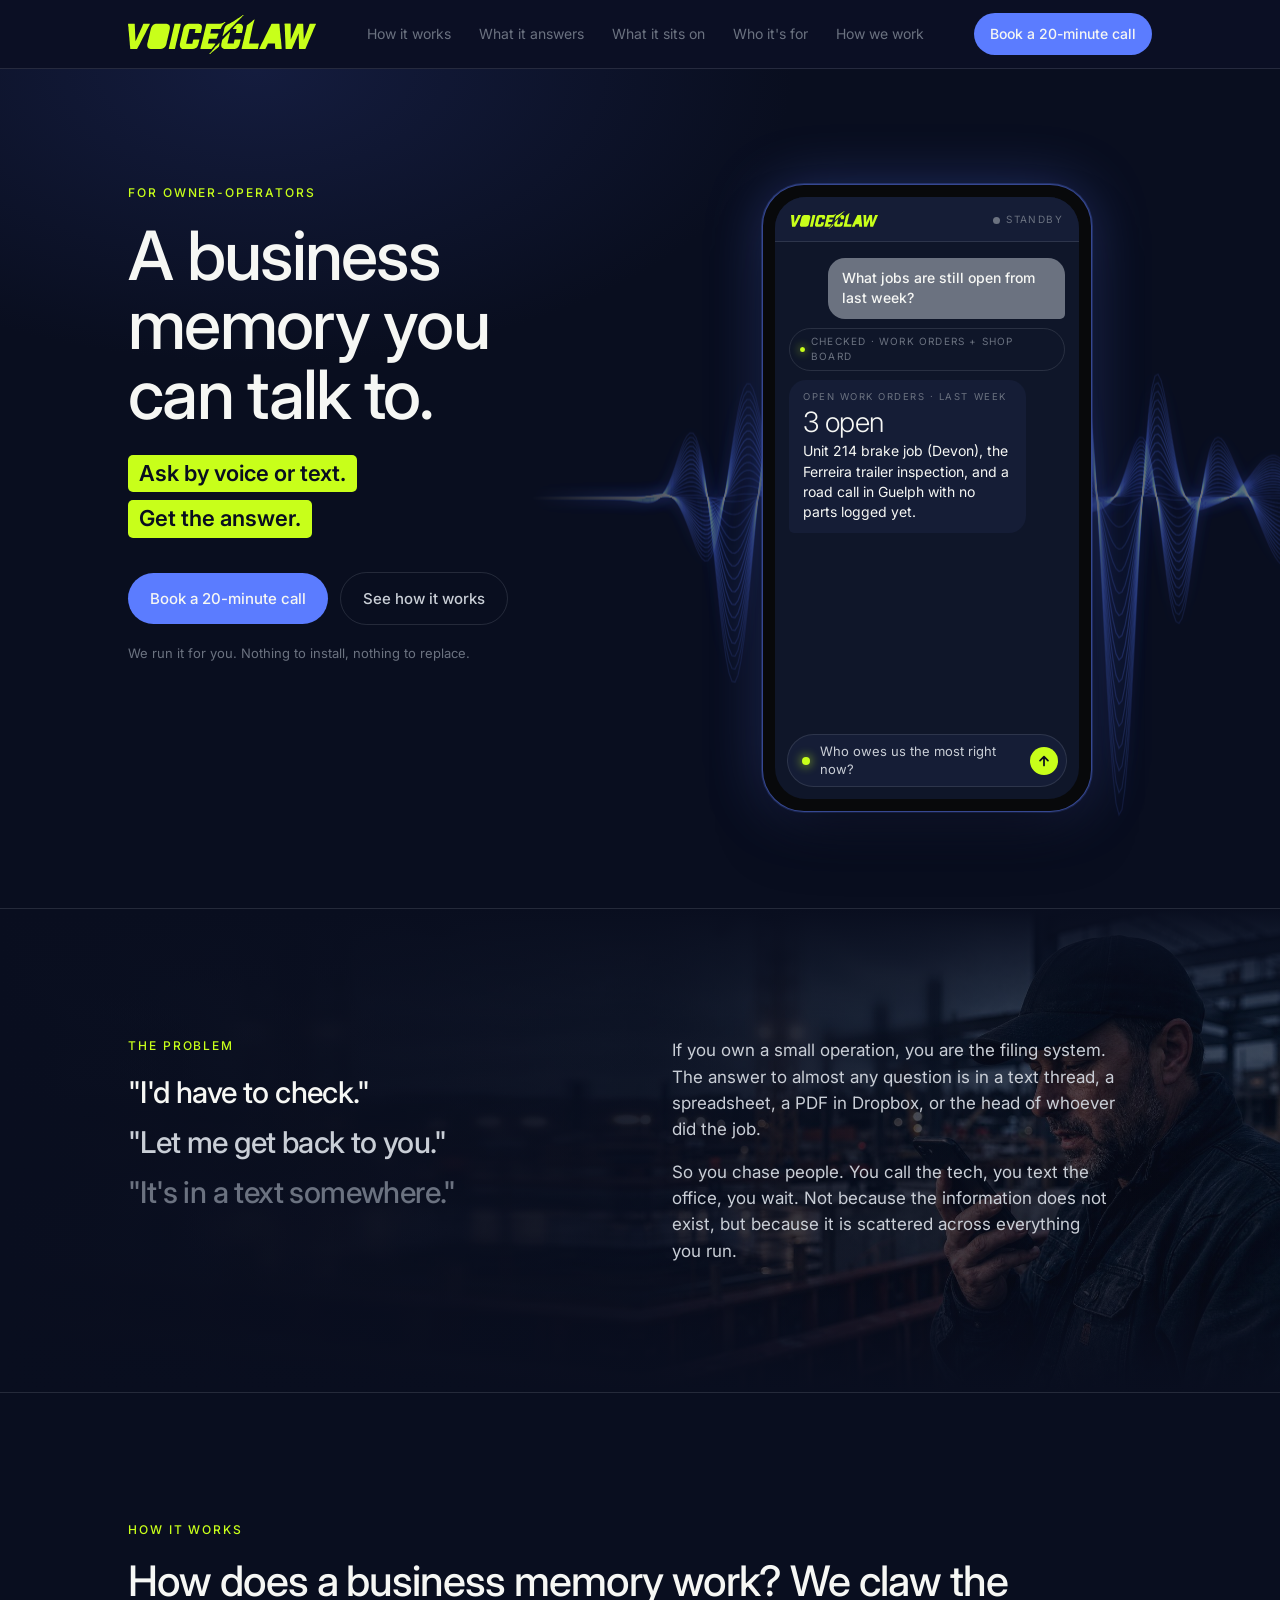
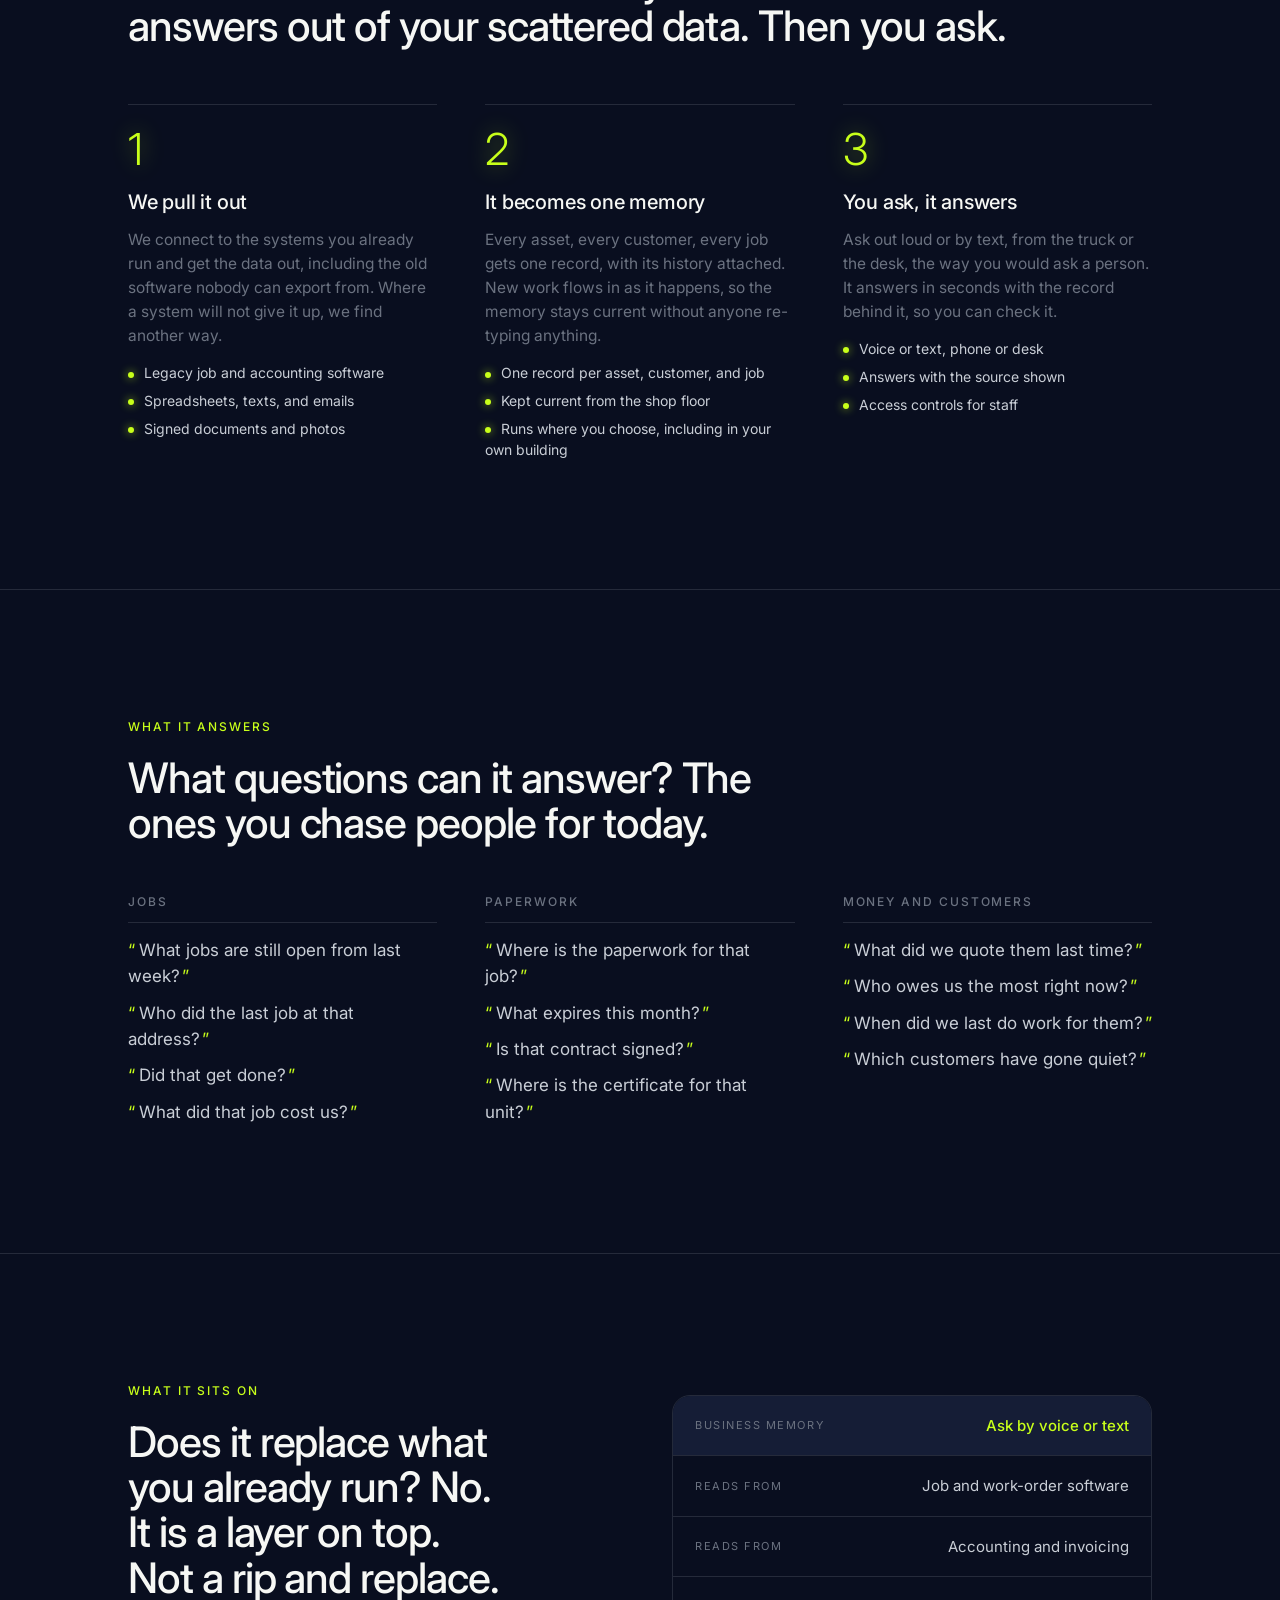
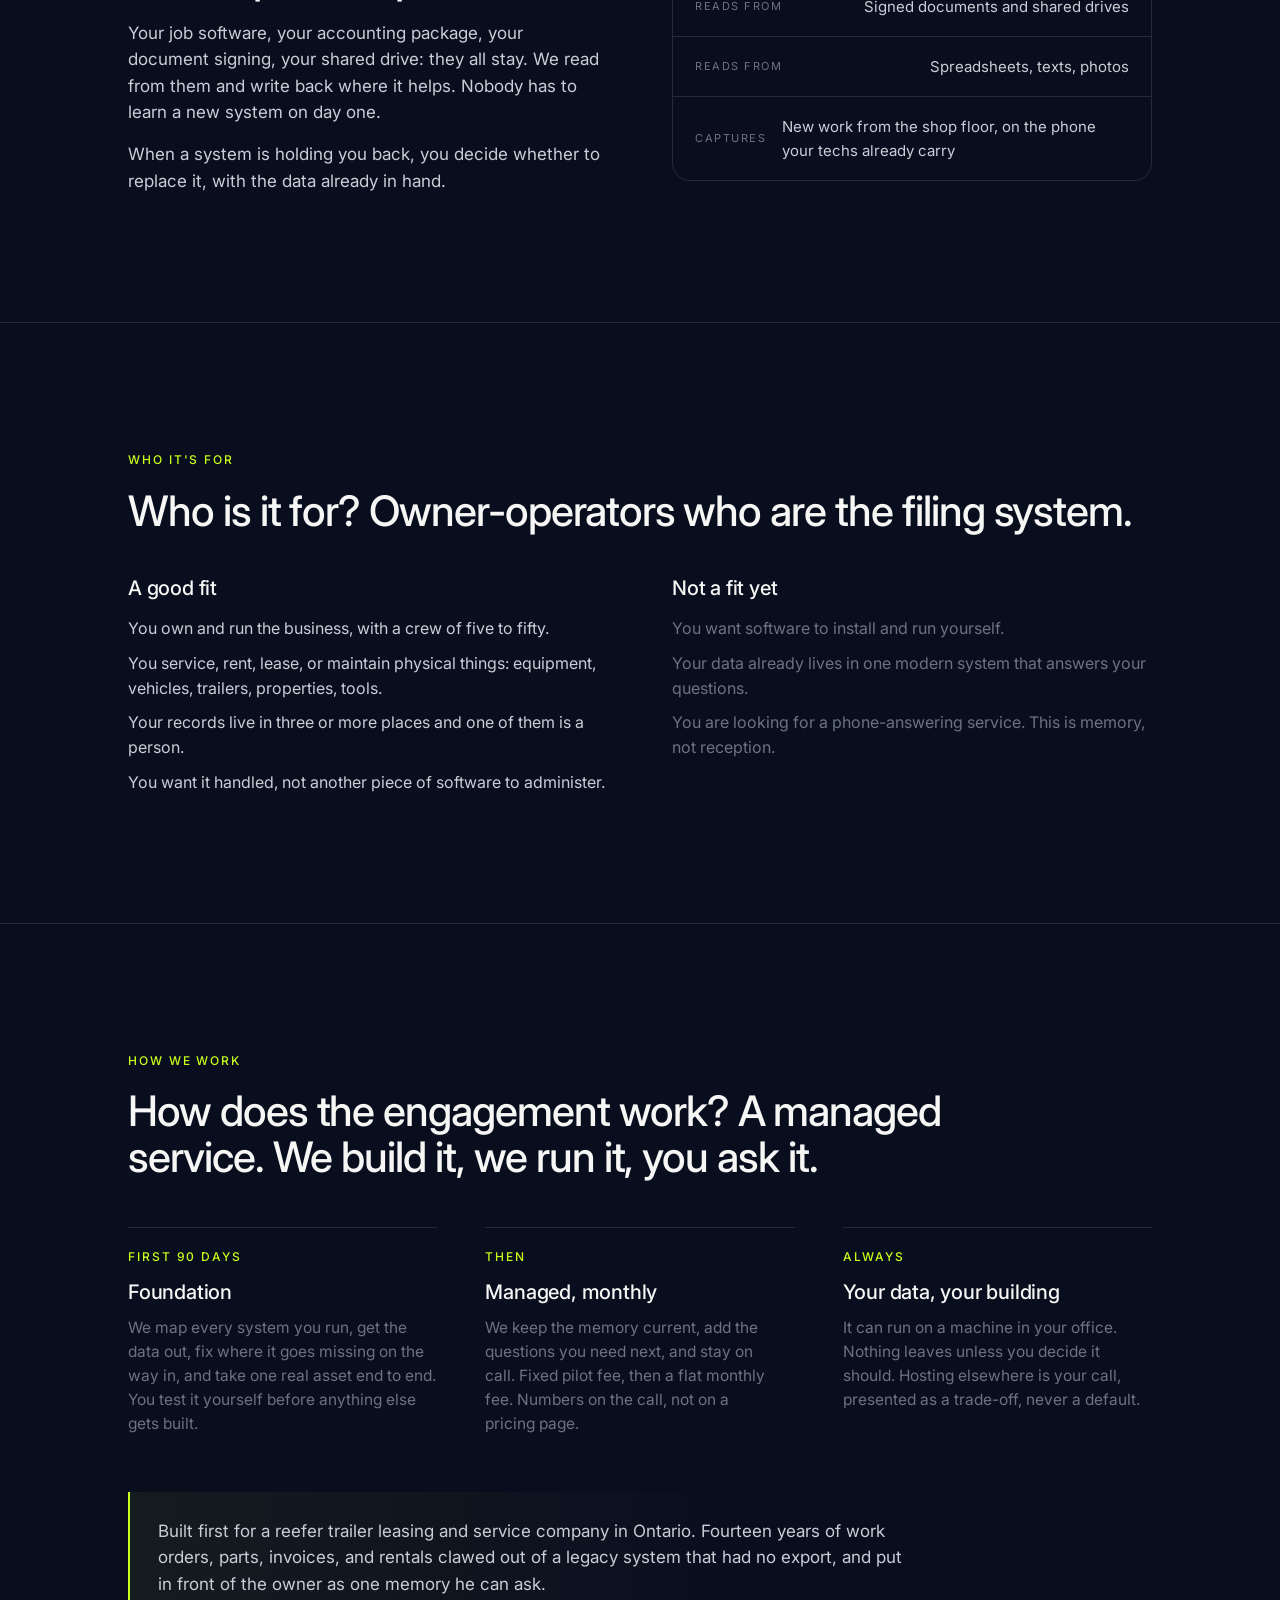
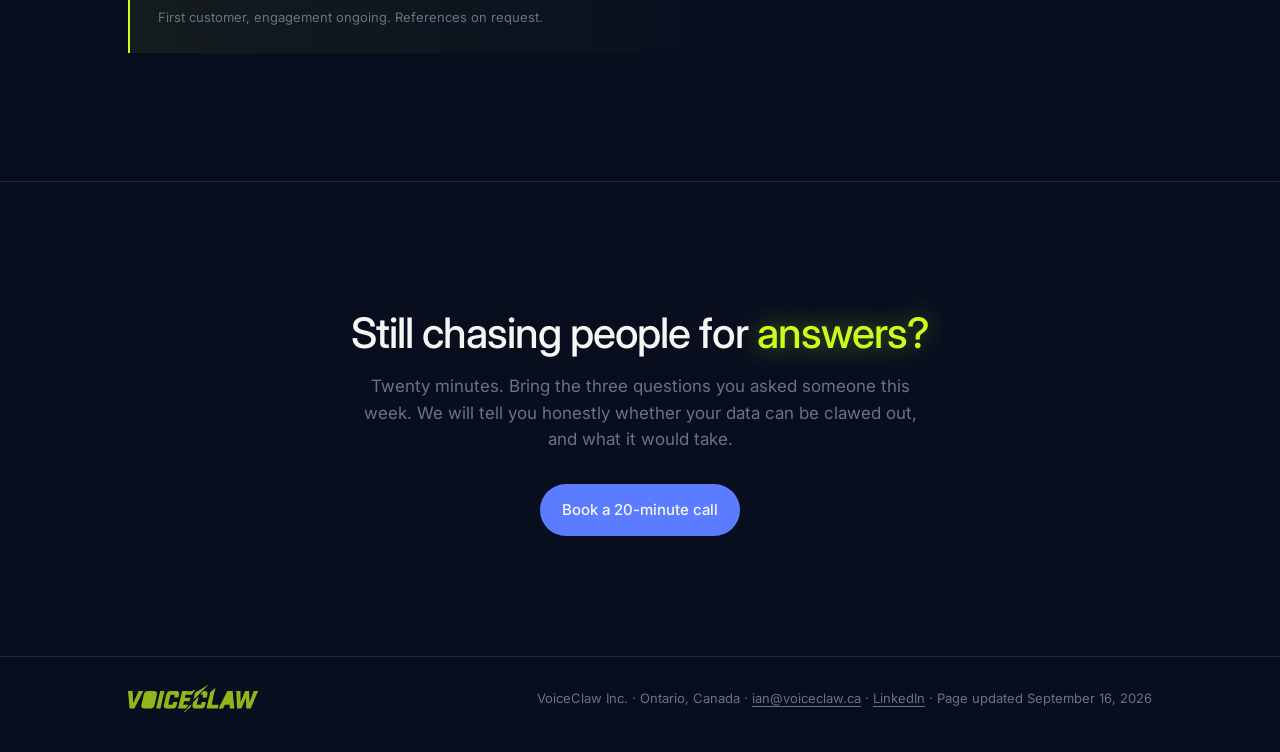
==== index.html @ 2577c98c "Hero: 'A business memory you can talk to.' with two chartreuse knockout lines replacing the lead par" ====
<!doctype html>
<html lang="en">
<head>
<meta charset="utf-8">
<meta name="viewport" content="width=device-width, initial-scale=1">
<title>VoiceClaw. A managed business memory you can talk to.</title>
<meta name="description" content="A managed business memory for owner-operators. We claw the answers out of your scattered data. Ask about any asset, customer, or job and get an answer by voice or text.">
<link rel="canonical" href="https://voiceclaw.ca/">
<meta property="og:type" content="website">
<meta property="og:site_name" content="VoiceClaw">
<meta property="og:title" content="VoiceClaw. A managed business memory you can talk to.">
<meta property="og:description" content="Ask about any asset, customer, or job and get an answer by voice or text instead of chasing people. A managed service for owner-operators. Ontario, Canada.">
<meta property="og:url" content="https://voiceclaw.ca/">
<meta property="og:image" content="https://voiceclaw.ca/assets/og-image.png">
<meta property="og:image:width" content="1200">
<meta property="og:image:height" content="630">
<meta property="og:image:alt" content="VoiceClaw. A managed business memory you can talk to.">
<meta property="og:locale" content="en_CA">
<meta name="twitter:card" content="summary_large_image">
<meta name="twitter:title" content="VoiceClaw. A managed business memory you can talk to.">
<meta name="twitter:description" content="Ask about any asset, customer, or job and get an answer by voice or text instead of chasing people.">
<meta name="twitter:image" content="https://voiceclaw.ca/assets/og-image.png">
<link rel="sitemap" type="application/xml" href="https://voiceclaw.ca/sitemap.xml">
<link rel="alternate" type="text/plain" href="https://voiceclaw.ca/llms.txt" title="llms.txt">
<script type="application/ld+json">
{
  "@context": "https://schema.org",
  "@graph": [
    {
      "@type": "Organization",
      "@id": "https://voiceclaw.ca/#organization",
      "name": "VoiceClaw",
      "legalName": "VoiceClaw Inc.",
      "url": "https://voiceclaw.ca/",
      "logo": {"@type": "ImageObject", "url": "https://voiceclaw.ca/assets/voiceclaw-logo.png", "width": 1915, "height": 377},
      "image": "https://voiceclaw.ca/assets/og-image.png",
      "description": "A managed business memory you can talk to. VoiceClaw pulls an owner-operator's records out of scattered systems, keeps them as one memory, and answers questions about any asset, customer, or job by voice or text.",
      "founder": {"@id": "https://voiceclaw.ca/#founder"},
      "address": {"@type": "PostalAddress", "addressRegion": "ON", "addressCountry": "CA"},
      "areaServed": ["CA", "US"],
      "email": "ian@voiceclaw.ca",
      "contactPoint": {"@type": "ContactPoint", "email": "ian@voiceclaw.ca", "contactType": "sales", "availableLanguage": ["English"], "url": "https://cal.com/ian-pilon/20min"},
      "sameAs": ["https://www.linkedin.com/company/voiceclaw"],
      "knowsAbout": ["business memory", "owner-operator businesses", "voice assistants for small business", "data extraction from legacy business software", "reefer trailer leasing and service"]
    },
    {
      "@type": "Person",
      "@id": "https://voiceclaw.ca/#founder",
      "name": "Ian Pilon",
      "jobTitle": "Founder",
      "email": "ian@voiceclaw.ca",
      "worksFor": {"@id": "https://voiceclaw.ca/#organization"},
      "url": "https://cal.com/ian-pilon/20min",
      "knowsAbout": ["business memory", "owner-operator businesses", "voice and text assistants", "legacy data extraction"]
    },
    {
      "@type": "WebSite",
      "@id": "https://voiceclaw.ca/#website",
      "url": "https://voiceclaw.ca/",
      "name": "VoiceClaw",
      "publisher": {"@id": "https://voiceclaw.ca/#organization"},
      "inLanguage": "en-CA"
    },
    {
      "@type": "WebPage",
      "@id": "https://voiceclaw.ca/#webpage",
      "url": "https://voiceclaw.ca/",
      "name": "VoiceClaw. A managed business memory you can talk to.",
      "isPartOf": {"@id": "https://voiceclaw.ca/#website"},
      "about": {"@id": "https://voiceclaw.ca/#service"},
      "datePublished": "2026-09-10",
      "dateModified": "2026-09-16",
      "speakable": {"@type": "SpeakableSpecification", "cssSelector": ["h1", ".hero .lead"]}
    },
    {
      "@type": "Service",
      "@id": "https://voiceclaw.ca/#service",
      "name": "VoiceClaw Business Memory",
      "serviceType": "Managed business memory",
      "provider": {"@id": "https://voiceclaw.ca/#organization"},
      "description": "A managed service that pulls a business's records out of its existing systems, keeps them as one memory, and answers questions about any asset, customer, or job by voice or text. A layer on top of the software the business already runs, not a replacement.",
      "audience": {"@type": "BusinessAudience", "name": "Owner-operators with a crew of five to fifty who service, rent, lease, or maintain physical things"},
      "areaServed": ["CA", "US"],
      "url": "https://voiceclaw.ca/",
      "offers": {"@type": "Offer", "description": "Fixed pilot fee for a 90-day foundation, then a flat monthly fee. Pricing is discussed on a 20-minute call.", "url": "https://cal.com/ian-pilon/20min"}
    },
    {
      "@type": "FAQPage",
      "@id": "https://voiceclaw.ca/#faq",
      "mainEntity": [
        {"@type": "Question", "name": "What is a managed business memory?", "acceptedAnswer": {"@type": "Answer", "text": "A managed business memory is one record of every asset, customer, and job in a business, with its history attached, that the owner can ask questions of by voice or text. VoiceClaw builds it from the systems the business already runs and keeps it current."}},
        {"@type": "Question", "name": "How does VoiceClaw work?", "acceptedAnswer": {"@type": "Answer", "text": "Three steps. VoiceClaw connects to the systems you already run and gets the data out, including legacy software with no export. Every asset, customer, and job becomes one record with its history. Then you ask out loud or by text and it answers in seconds with the source record shown."}},
        {"@type": "Question", "name": "What questions can it answer?", "acceptedAnswer": {"@type": "Answer", "text": "The questions owners chase people for today. Jobs: what is still open from last week, who did the last job at that address. Paperwork: where the paperwork for a job is, what expires this month, whether a contract is signed. Money and customers: what was quoted last time, who owes the most, which customers have gone quiet."}},
        {"@type": "Question", "name": "Does it replace the software we already run?", "acceptedAnswer": {"@type": "Answer", "text": "No. VoiceClaw is a layer on top of what you already run. Job software, accounting, document signing, and shared drives all stay. VoiceClaw reads from them and writes back where it helps."}},
        {"@type": "Question", "name": "Who is VoiceClaw for?", "acceptedAnswer": {"@type": "Answer", "text": "Owner-operators who own and run the business with a crew of five to fifty, service or rent or lease or maintain physical things, and keep records in three or more places where one of them is a person. It is not for people who want software to install themselves, or who want a phone-answering service."}},
        {"@type": "Question", "name": "How does the engagement work and what does it cost?", "acceptedAnswer": {"@type": "Answer", "text": "A 90-day foundation first: VoiceClaw maps every system, gets the data out, and takes one real asset end to end. Then a managed monthly service. Fixed pilot fee, then a flat monthly fee. Numbers are discussed on a 20-minute call, not published."}},
        {"@type": "Question", "name": "Where does the data live?", "acceptedAnswer": {"@type": "Answer", "text": "It can run on a machine in your own building. Nothing leaves unless you decide it should. Hosting elsewhere is your call, presented as a trade-off, never a default."}}
      ]
    }
  ]
}
</script>

<link rel="preconnect" href="https://fonts.googleapis.com">
<link rel="preconnect" href="https://fonts.gstatic.com" crossorigin>
<link href="https://fonts.googleapis.com/css2?family=Inter:wght@300;400;500;600&display=swap" rel="stylesheet">
<style>
  :root{
    --ground:#090E1F; --surface:#0F1629; --raised:#151D36; --line:rgba(107,114,128,.28);
    --ink:#F6F7F4; --ink-2:#C9CED6; --muted:#6B7280; --accent:#C8FF1A; --accent-ink:#090E1F;
    --glow:rgba(200,255,26,.45); --cta:#5B7CFF; --cta-ink:#F6F7F4; --cta-glow:rgba(91,124,255,.55); --max:1120px; --gutter:clamp(20px,4vw,48px);
  }
  *{box-sizing:border-box}
  html{scroll-behavior:smooth}
  body{margin:0;background:var(--ground);color:var(--ink);font-family:Inter,system-ui,-apple-system,sans-serif;font-size:17px;line-height:1.55;-webkit-font-smoothing:antialiased}
  a{color:inherit;text-decoration:none}
  .wrap{max-width:var(--max);margin:0 auto;padding:0 var(--gutter)}
  h1,h2,h3{margin:0;font-weight:500;letter-spacing:-.025em;text-wrap:balance}
  h1{font-size:clamp(38px,6vw,68px);line-height:1.02}
  h2{font-size:clamp(28px,4vw,42px);line-height:1.08}
  h3{font-size:20px;letter-spacing:-.01em}
  p{margin:0}
  .muted{color:var(--muted)}
  .kicker{display:block;font-size:12px;letter-spacing:.16em;text-transform:uppercase;color:var(--accent);margin-bottom:18px;font-weight:500}
  em.hl{font-style:normal;color:var(--accent);text-shadow:0 0 26px var(--glow)}
  .btn{display:inline-flex;align-items:center;gap:10px;padding:14px 22px;border-radius:999px;font-weight:500;font-size:15px;white-space:nowrap;transition:transform .15s ease,box-shadow .15s ease}
  .btn.primary{background:var(--cta);color:var(--cta-ink);box-shadow:0 0 0 0 var(--cta-glow)}
  .btn.primary:hover{transform:translateY(-1px);box-shadow:0 10px 30px -10px var(--cta-glow)}
  .btn.ghost{color:var(--ink-2);border:1px solid var(--line)}
  .btn.ghost:hover{border-color:var(--muted)}
  section{padding:clamp(72px,10vw,128px) 0;border-top:1px solid var(--line)}
  section.flush{border-top:0}

  /* nav */
  nav{position:sticky;top:0;z-index:10;background:rgba(13,17,38,.82);backdrop-filter:blur(12px);border-bottom:1px solid var(--line)}
  nav .wrap{display:flex;align-items:center;justify-content:space-between;height:68px;gap:24px}
  .logo{display:flex;align-items:center;color:var(--ink)}
  .logo img{height:39px;width:auto;display:block}
  nav ul{list-style:none;margin:0;padding:0;display:flex;gap:28px;font-size:14px;color:var(--muted)}
  nav ul a:hover{color:var(--ink)}
  nav .btn{padding:10px 16px;font-size:14px}
  @media (max-width:760px){nav ul{display:none}}

  /* hero */
  .hero{padding:clamp(64px,9vw,120px) 0 clamp(56px,8vw,96px);position:relative;overflow:hidden}
  .hero::before{content:"";position:absolute;inset:0;background:radial-gradient(60% 50% at 20% 0%,#141C3E 0%,transparent 70%);pointer-events:none}
  .hero .wrap{position:relative;display:grid;grid-template-columns:1.05fr .95fr;gap:clamp(32px,6vw,80px);align-items:start}
  @media (max-width:900px){.hero .wrap{grid-template-columns:1fr}}
  .hero p.lead{display:flex;flex-direction:column;align-items:flex-start;gap:8px;margin:26px 0 34px}
  .hero p.lead .ko{display:inline-block;background:var(--accent);color:var(--accent-ink);font-weight:600;font-size:clamp(18px,2vw,22px);line-height:1.25;padding:5px 11px;border-radius:5px}
  .cta{display:flex;gap:12px;flex-wrap:wrap;align-items:center}
  .cta small{display:block;width:100%;color:var(--muted);font-size:13px;margin-top:6px}

  /* the phone, lifted from voiceclaw.ca and recoloured to the cyan system */
  .hero-right{display:flex;flex-direction:column;align-items:center;position:relative}
  .hero-right .phone{position:relative;z-index:1;border-color:rgba(91,124,255,.55);box-shadow:0 32px 64px -24px rgba(0,0,0,.75),0 0 0 1px rgba(91,124,255,.25),0 0 60px -6px rgba(91,124,255,.35)}
  /* voice wave: thin glowing lines in the brand colours, breathing slowly behind the phone */
  .wave{position:absolute;left:-38%;top:50%;width:200%;height:160%;transform:translateY(-50%);z-index:0;pointer-events:none;opacity:.4}
  @media (max-width:900px){.wave{left:-20%;width:140%;height:110%;top:62%}}
  .phone{width:330px;max-width:100%;flex:0 0 auto;background:#08090b;border:1px solid rgba(138,147,184,.22);border-radius:42px;padding:12px;box-shadow:0 32px 64px -24px rgba(0,0,0,.75),inset 0 0 0 2px rgba(255,255,255,.02)}
  .phone-screen{background:var(--surface);border-radius:31px;overflow:hidden;display:flex;flex-direction:column;height:602px}
  .phone-bar{display:flex;align-items:center;justify-content:space-between;padding:14px 16px 12px;border-bottom:1px solid var(--line);background:var(--raised)}
  .pb-name img{height:18px;width:auto;display:block}
  .pb-sub{display:flex;align-items:center;gap:6px;font-size:10px;letter-spacing:.14em;text-transform:uppercase;color:var(--muted)}
  .live-dot{width:7px;height:7px;border-radius:50%;background:var(--muted);display:inline-block}
  .phone.live .live-dot{background:var(--accent);box-shadow:0 0 10px 2px var(--glow);animation:pulse 1.4s ease-in-out infinite}
  @keyframes pulse{0%,100%{opacity:1;transform:scale(1)}50%{opacity:.45;transform:scale(.78)}}
  .chat{flex:1;overflow-y:auto;padding:16px 14px;display:flex;flex-direction:column;gap:9px;scroll-behavior:smooth}
  .bubble{max-width:86%;padding:10px 14px;border-radius:17px;font-size:14px;line-height:1.45;overflow-wrap:anywhere;animation:pop .18s ease-out}
  .bubble.user{align-self:flex-end;background:var(--muted);color:var(--ink);border-bottom-right-radius:5px;font-weight:500}
  .bubble.bot{align-self:flex-start;background:var(--raised);color:var(--ink);border-bottom-left-radius:5px}
  .bubble.bot .lbl{display:block;font-size:9.5px;letter-spacing:.16em;text-transform:uppercase;color:var(--muted);margin-bottom:3px}
  .bubble.bot .big{display:block;font-size:28px;font-weight:300;letter-spacing:-.02em;line-height:1.1;margin-bottom:4px}
  .sys-lookup{align-self:flex-start;display:inline-flex;align-items:center;gap:6px;font-size:10px;letter-spacing:.12em;text-transform:uppercase;color:var(--muted);padding:5px 10px;border-radius:999px;border:1px solid var(--line);animation:pop .18s ease-out}
  .vdot{width:5px;height:5px;border-radius:50%;background:var(--accent);box-shadow:0 0 8px 1px var(--glow)}
  .typing{align-self:flex-start;background:var(--raised);border-radius:17px 17px 17px 5px;padding:11px 14px;display:inline-flex;gap:4px;animation:pop .18s ease-out}
  .typing span{width:6px;height:6px;border-radius:50%;background:var(--muted);animation:blink 1.2s ease infinite both}
  .typing span:nth-child(2){animation-delay:.2s}.typing span:nth-child(3){animation-delay:.4s}
  @keyframes blink{0%,80%,100%{opacity:.25;transform:translateY(0)}40%{opacity:1;transform:translateY(-2px)}}
  @keyframes pop{from{opacity:0;transform:translateY(4px)}to{opacity:1;transform:none}}
  .composer{display:flex;align-items:center;gap:10px;margin:10px 12px 12px;padding:8px 8px 8px 14px;border-radius:999px;background:var(--raised);border:1px solid var(--line);color:var(--ink);font:inherit;font-size:13.5px;text-align:left;cursor:pointer;transition:border-color .15s,box-shadow .15s}
  .composer:hover{border-color:var(--accent);box-shadow:0 0 0 3px rgba(200,255,26,.12)}
  .composer:disabled{cursor:default;opacity:.7}
  .composer .mic{flex:none;width:8px;height:8px;border-radius:50%;background:var(--accent);box-shadow:0 0 10px 2px var(--glow)}
  .cq-wrap{flex:1;min-width:0;overflow:hidden;min-height:20px;position:relative}
  .cq{display:block;color:var(--ink-2);line-height:1.35;font-size:13px}
  .cq.in{animation:cqin .32s cubic-bezier(.2,.7,.2,1) both}
  .cq.out{animation:cqout .22s ease-in both}
  .cq.sent{animation:cqsend .28s ease-in both}
  @keyframes cqin{from{opacity:0;transform:translateY(14px)}to{opacity:1;transform:none}}
  @keyframes cqout{from{opacity:1;transform:none}to{opacity:0;transform:translateY(-14px)}}
  @keyframes cqsend{from{opacity:1;transform:none}to{opacity:0;transform:translateY(-22px) scale(.96)}}
  .composer.hint{animation:hint 1.1s ease-out 1}
  @keyframes hint{0%{border-color:var(--line);box-shadow:0 0 0 0 rgba(200,255,26,0)}25%{border-color:var(--accent);box-shadow:0 0 0 4px rgba(200,255,26,.28)}100%{border-color:var(--line);box-shadow:0 0 0 0 rgba(200,255,26,0)}}
  @media (prefers-reduced-motion:reduce){.composer.hint{animation:none}}
  .composer .send{flex:none;width:28px;height:28px;border-radius:50%;background:var(--accent);color:var(--accent-ink);display:inline-flex;align-items:center;justify-content:center}
  .phone-cap{margin-top:18px;text-align:center;font-size:12.5px;color:var(--muted);letter-spacing:.02em;max-width:34ch}
  .phone-cap b{color:var(--ink);font-weight:500}
  @media (max-width:760px){.phone-screen{height:550px}}
  @media (prefers-reduced-motion:reduce){.phone.live .live-dot,.typing span{animation:none}}

  /* problem strip */
  .problem{position:relative;overflow:hidden}
  .problem::before{content:"";position:absolute;inset:0;pointer-events:none;
    background:linear-gradient(180deg,var(--ground) 0%,rgba(9,14,31,.35) 22%,rgba(9,14,31,.35) 78%,var(--ground) 100%),
               linear-gradient(90deg,var(--ground) 0%,rgba(9,14,31,.75) 30%,rgba(9,14,31,.45) 60%,rgba(9,14,31,.3) 100%),
               url("assets/hero-man.jpg") right center / cover no-repeat}
  .problem .wrap{position:relative;display:grid;grid-template-columns:1fr 1fr;gap:clamp(28px,5vw,64px);align-items:start}
  @media (max-width:820px){.problem .wrap{grid-template-columns:1fr}}
  .quotes{display:flex;flex-direction:column;gap:14px;font-size:clamp(22px,2.6vw,30px);font-weight:500;letter-spacing:-.02em;line-height:1.2}
  .quotes span:nth-child(2){color:var(--ink-2)}.quotes span:nth-child(3){color:var(--muted)}
  .problem p{color:var(--ink-2);max-width:460px;text-wrap:pretty}
  .problem p + p{margin-top:16px}

  /* how it works */
  .steps{display:grid;grid-template-columns:repeat(3,1fr);gap:clamp(24px,4vw,48px);margin-top:56px}
  @media (max-width:820px){.steps{grid-template-columns:1fr}}
  .step{border-top:1px solid var(--line);padding-top:22px}
  .step .n{display:block;font-size:44px;font-weight:300;color:var(--accent);text-shadow:0 0 22px var(--glow);letter-spacing:-.03em;line-height:1;margin-bottom:16px}
  .step h3{margin-bottom:10px}
  .step p{color:var(--muted);font-size:15.5px;text-wrap:pretty}
  .step ul{margin:14px 0 0;padding:0;list-style:none;color:var(--ink-2);font-size:14px;display:flex;flex-direction:column;gap:6px}
  .step ul li::before{content:"";display:inline-block;width:6px;height:6px;border-radius:50%;background:var(--accent);margin-right:10px;vertical-align:middle;box-shadow:0 0 8px 1px var(--glow)}

  /* what it answers */
  .bank{display:grid;grid-template-columns:repeat(3,1fr);gap:clamp(24px,4vw,48px);margin-top:48px}
  @media (max-width:820px){.bank{grid-template-columns:1fr}}
  .bank h3{font-size:12px;letter-spacing:.16em;text-transform:uppercase;color:var(--muted);font-weight:500;margin-bottom:14px;padding-bottom:10px;border-bottom:1px solid var(--line)}
  .bank ul{list-style:none;margin:0;padding:0;display:flex;flex-direction:column;gap:10px;font-size:17px;color:var(--ink-2)}
  .bank ul li::before{content:"“";color:var(--accent);margin-right:4px}
  .bank ul li::after{content:"”";color:var(--accent);margin-left:2px}

  /* on top of */
  .layer .wrap{display:grid;grid-template-columns:1fr 1fr;gap:clamp(28px,5vw,64px);align-items:center}
  @media (max-width:820px){.layer .wrap{grid-template-columns:1fr}}
  .layer p{color:var(--ink-2);text-wrap:pretty;max-width:480px}
  .layer p + p{margin-top:16px}
  .stack{display:flex;flex-direction:column;gap:0;border:1px solid var(--line);border-radius:18px;overflow:hidden}
  .stack > div{padding:18px 22px;display:flex;justify-content:space-between;align-items:center;gap:16px;font-size:15px}
  .stack > div + div{border-top:1px solid var(--line)}
  .stack .top{background:var(--raised)}
  .stack .top b{color:var(--accent);font-weight:500}
  .stack .lbl{font-size:11px;letter-spacing:.14em;text-transform:uppercase;color:var(--muted)}
  .stack .sys{color:var(--ink-2)}

  /* who */
  .who .cols{display:grid;grid-template-columns:1fr 1fr;gap:clamp(28px,5vw,64px);margin-top:40px}
  @media (max-width:820px){.who .cols{grid-template-columns:1fr}}
  .who h3{margin-bottom:12px}
  .who ul{margin:0;padding:0;list-style:none;display:flex;flex-direction:column;gap:10px;color:var(--ink-2);font-size:16px}
  .who ul.no{color:var(--muted)}

  /* engagement */
  .engage .row{display:grid;grid-template-columns:1fr 1fr 1fr;gap:clamp(24px,4vw,48px);margin-top:48px}
  @media (max-width:820px){.engage .row{grid-template-columns:1fr}}
  .engage .row > div{border-top:1px solid var(--line);padding-top:20px}
  .engage .t{display:block;font-size:12px;letter-spacing:.16em;text-transform:uppercase;color:var(--accent);margin-bottom:10px;font-weight:500}
  .engage h3{margin-bottom:8px}
  .engage p{color:var(--muted);font-size:15.5px;text-wrap:pretty}
  .proof{margin-top:56px;padding:26px 28px;border-left:2px solid var(--accent);background:linear-gradient(90deg,rgba(200,255,26,.06),transparent 60%);border-radius:0 14px 14px 0}
  .proof p{color:var(--ink-2);font-size:17px;max-width:760px;text-wrap:pretty}
  .proof small{display:block;color:var(--muted);font-size:13px;margin-top:10px}

  /* final cta */
  .final{text-align:center;padding-bottom:clamp(72px,10vw,120px)}
  .final h2{max-width:720px;margin:0 auto 18px}
  .final p{color:var(--muted);max-width:560px;margin:0 auto 32px;text-wrap:pretty}
  footer{border-top:1px solid var(--line);padding:28px 0 40px;color:var(--muted);font-size:13px}
  footer .wrap{display:flex;justify-content:space-between;gap:16px;flex-wrap:wrap;align-items:center}
  footer .logo img{height:27px;opacity:.7}
  footer a:not(.logo){text-decoration:underline;text-underline-offset:3px}
  footer a:not(.logo):hover{color:var(--ink)}
  @media (prefers-reduced-motion:reduce){.btn{transition:none}}
</style>
</head>
<body>

<nav>
  <div class="wrap">
    <a class="logo" href="#top" aria-label="VoiceClaw"><img src="assets/voiceclaw-logo.svg" alt="VoiceClaw"></a>
    <ul>
      <li><a href="#how">How it works</a></li>
      <li><a href="#answers">What it answers</a></li>
      <li><a href="#layer">What it sits on</a></li>
      <li><a href="#who">Who it's for</a></li>
      <li><a href="#engage">How we work</a></li>
    </ul>
    <a class="btn primary" href="https://cal.com/ian-pilon/20min">Book a 20-minute call</a>
  </div>
</nav>

<header class="hero" id="top">
  <div class="wrap">
    <div>
      <span class="kicker">For owner-operators</span>
      <h1>A business memory you can talk to.</h1>
      <p class="lead"><span class="ko">Ask by voice or text.</span><span class="ko">Get the answer.</span></p>
      <div class="cta">
        <a class="btn primary" href="https://cal.com/ian-pilon/20min">Book a 20-minute call</a>
        <a class="btn ghost" href="#how">See how it works</a>
        <small>We run it for you. Nothing to install, nothing to replace.</small>
      </div>
    </div>

    <div class="hero-right">
      <canvas class="wave" id="wave" aria-hidden="true"></canvas>
      <div class="phone" id="phone" aria-label="Example conversation with the business memory">
        <div class="phone-screen">
          <div class="phone-bar">
            <div class="pb-name"><img src="assets/voiceclaw-logo.svg" alt="VoiceClaw"></div>
            <div class="pb-sub"><span class="live-dot"></span><span id="phoneState">standby</span></div>
          </div>
          <div class="chat" id="chat"></div>
          <button class="composer" id="composer" type="button" aria-label="Send the suggested question">
            <span class="mic" aria-hidden="true"></span>
            <span class="cq-wrap"><span class="cq" id="cq">Ask by voice or text</span></span>
            <span class="send" aria-hidden="true"><svg viewBox="0 0 16 16" width="14" height="14" fill="none" stroke="currentColor" stroke-width="2" stroke-linecap="round" stroke-linejoin="round"><path d="M8 13V3M3.5 7.5 8 3l4.5 4.5"/></svg></span>
          </button>
        </div>
      </div>
    </div>
  </div>
</header>

<section class="problem">
  <div class="wrap">
    <div>
      <span class="kicker">The problem</span>
      <div class="quotes"><span>"I'd have to check."</span><span>"Let me get back to you."</span><span>"It's in a text somewhere."</span></div>
    </div>
    <div>
      <p>If you own a small operation, you are the filing system. The answer to almost any question is in a text thread, a spreadsheet, a PDF in Dropbox, or the head of whoever did the job.</p>
      <p>So you chase people. You call the tech, you text the office, you wait. Not because the information does not exist, but because it is scattered across everything you run.</p>
    </div>
  </div>
</section>

<section id="how">
  <div class="wrap">
    <span class="kicker">How it works</span>
    <h2>How does a business memory work? We claw the answers out of your scattered data. Then you ask.</h2>
    <div class="steps">
      <div class="step"><span class="n">1</span><h3>We pull it out</h3><p>We connect to the systems you already run and get the data out, including the old software nobody can export from. Where a system will not give it up, we find another way.</p>
        <ul><li>Legacy job and accounting software</li><li>Spreadsheets, texts, and emails</li><li>Signed documents and photos</li></ul></div>
      <div class="step"><span class="n">2</span><h3>It becomes one memory</h3><p>Every asset, every customer, every job gets one record, with its history attached. New work flows in as it happens, so the memory stays current without anyone re-typing anything.</p>
        <ul><li>One record per asset, customer, and job</li><li>Kept current from the shop floor</li><li>Runs where you choose, including in your own building</li></ul></div>
      <div class="step"><span class="n">3</span><h3>You ask, it answers</h3><p>Ask out loud or by text, from the truck or the desk, the way you would ask a person. It answers in seconds with the record behind it, so you can check it.</p>
        <ul><li>Voice or text, phone or desk</li><li>Answers with the source shown</li><li>Access controls for staff</li></ul></div>
    </div>
  </div>
</section>

<section id="answers">
  <div class="wrap">
    <span class="kicker">What it answers</span>
    <h2>What questions can it answer? The ones you chase people for today.</h2>
    <div class="bank">
      <div><h3>Jobs</h3><ul><li>What jobs are still open from last week?</li><li>Who did the last job at that address?</li><li>Did that get done?</li><li>What did that job cost us?</li></ul></div>
      <div><h3>Paperwork</h3><ul><li>Where is the paperwork for that job?</li><li>What expires this month?</li><li>Is that contract signed?</li><li>Where is the certificate for that unit?</li></ul></div>
      <div><h3>Money and customers</h3><ul><li>What did we quote them last time?</li><li>Who owes us the most right now?</li><li>When did we last do work for them?</li><li>Which customers have gone quiet?</li></ul></div>
    </div>
  </div>
</section>

<section id="layer" class="layer">
  <div class="wrap">
    <div>
      <span class="kicker">What it sits on</span>
      <h2>Does it replace what you already run? No. It is a layer on top. Not a rip and replace.</h2>
      <p style="margin-top:20px">Your job software, your accounting package, your document signing, your shared drive: they all stay. We read from them and write back where it helps. Nobody has to learn a new system on day one.</p>
      <p>When a system is holding you back, you decide whether to replace it, with the data already in hand.</p>
    </div>
    <div class="stack" aria-label="The memory sits above your existing systems">
      <div class="top"><span class="lbl">Business memory</span><b>Ask by voice or text</b></div>
      <div><span class="lbl">Reads from</span><span class="sys">Job and work-order software</span></div>
      <div><span class="lbl">Reads from</span><span class="sys">Accounting and invoicing</span></div>
      <div><span class="lbl">Reads from</span><span class="sys">Signed documents and shared drives</span></div>
      <div><span class="lbl">Reads from</span><span class="sys">Spreadsheets, texts, photos</span></div>
      <div><span class="lbl">Captures</span><span class="sys">New work from the shop floor, on the phone your techs already carry</span></div>
    </div>
  </div>
</section>

<section id="who" class="who">
  <div class="wrap">
    <span class="kicker">Who it's for</span>
    <h2>Who is it for? Owner-operators who are the filing system.</h2>
    <div class="cols">
      <div><h3>A good fit</h3><ul>
        <li>You own and run the business, with a crew of five to fifty.</li>
        <li>You service, rent, lease, or maintain physical things: equipment, vehicles, trailers, properties, tools.</li>
        <li>Your records live in three or more places and one of them is a person.</li>
        <li>You want it handled, not another piece of software to administer.</li>
      </ul></div>
      <div><h3>Not a fit yet</h3><ul class="no">
        <li>You want software to install and run yourself.</li>
        <li>Your data already lives in one modern system that answers your questions.</li>
        <li>You are looking for a phone-answering service. This is memory, not reception.</li>
      </ul></div>
    </div>
  </div>
</section>

<section id="engage" class="engage">
  <div class="wrap">
    <span class="kicker">How we work</span>
    <h2>How does the engagement work? A managed service. We build it, we run it, you ask it.</h2>
    <div class="row">
      <div><span class="t">First 90 days</span><h3>Foundation</h3><p>We map every system you run, get the data out, fix where it goes missing on the way in, and take one real asset end to end. You test it yourself before anything else gets built.</p></div>
      <div><span class="t">Then</span><h3>Managed, monthly</h3><p>We keep the memory current, add the questions you need next, and stay on call. Fixed pilot fee, then a flat monthly fee. Numbers on the call, not on a pricing page.</p></div>
      <div><span class="t">Always</span><h3>Your data, your building</h3><p>It can run on a machine in your office. Nothing leaves unless you decide it should. Hosting elsewhere is your call, presented as a trade-off, never a default.</p></div>
    </div>
    <div class="proof">
      <p>Built first for a reefer trailer leasing and service company in Ontario. Fourteen years of work orders, parts, invoices, and rentals clawed out of a legacy system that had no export, and put in front of the owner as one memory he can ask.</p>
      <small>First customer, engagement ongoing. References on request.</small>
    </div>
  </div>
</section>

<section class="final" id="book">
  <div class="wrap">
    <h2>Still chasing people for <em class="hl">answers?</em></h2>
    <p>Twenty minutes. Bring the three questions you asked someone this week. We will tell you honestly whether your data can be clawed out, and what it would take.</p>
    <a class="btn primary" href="https://cal.com/ian-pilon/20min">Book a 20-minute call</a>
  </div>
</section>

<footer>
  <div class="wrap">
    <a class="logo" href="#top" aria-label="VoiceClaw"><img src="assets/voiceclaw-logo.svg" alt="VoiceClaw"></a>
    <span>VoiceClaw Inc. · Ontario, Canada · <!--email_off--><a href="mailto:ian@voiceclaw.ca">ian@voiceclaw.ca</a><!--/email_off--> · <a href="https://www.linkedin.com/company/voiceclaw">LinkedIn</a> · Page updated <time datetime="2026-09-16">September 16, 2026</time></span>
  </div>
</footer>

<script>
(function () {
  // the phone plays scenarios. the composer at the bottom offers the next question, cycles on its own, and sends on tap.
  var SCENARIOS = [
    [ { t: 'user',   text: 'What jobs are still open from last week?' },
      { t: 'lookup', text: 'checked · work orders + shop board' },
      { t: 'bot',    lbl: 'Open work orders · last week', big: '3 open', text: 'Unit 214 brake job (Devon), the Ferreira trailer inspection, and a road call in Guelph with no parts logged yet.' } ],
    [ { t: 'user',   text: 'Where is the paperwork for that job?' },
      { t: 'lookup', text: 'checked · files + photos' },
      { t: 'bot',    lbl: 'Unit 214 · brake job', big: 'On file', text: 'Signed work order and two photos from Devon\'s phone, added Tuesday 4:12 pm. Safety certificate due Oct 14.' } ],
    [ { t: 'user',   text: 'What did we quote them last time?' },
      { t: 'lookup', text: 'checked · quotes + email' },
      { t: 'bot',    lbl: 'Larkspur Farms · quote, Mar 3', big: '$4,850', text: 'Reefer service, two units, parts included. Sent by email, never signed. Vanessa can resend it.' } ],
    [ { t: 'user',   text: 'Who owes us the most right now?' },
      { t: 'lookup', text: 'checked · accounting' },
      { t: 'bot',    lbl: 'Receivables · today', big: '$18,200', text: 'Coldbrook Haulage, 74 days. Three invoices. Last payment came in June.' } ]
  ];
  var chat = document.getElementById('chat');
  var phone = document.getElementById('phone');
  var state = document.getElementById('phoneState');
  var composer = document.getElementById('composer');
  var cq = document.getElementById('cq');
  var playing = false;
  var queue = [1, 2, 3];        // suggestions not yet sent
  var current = null;           // scenario index sitting in the composer
  var rotateTimer = null;
  var MAX_BUBBLES = 6;          // keep the chat to the last two exchanges

  function el(cls, html) { var d = document.createElement('div'); d.className = cls; d.innerHTML = html; return d; }
  function wait(ms) { return new Promise(function (r) { setTimeout(r, ms); }); }
  function esc(t) { return t.replace(/&/g,'&amp;').replace(/</g,'&lt;'); }
  function trim() {
    var kids = chat.children;
    while (kids.length > MAX_BUBBLES) chat.removeChild(kids[0]);
  }
  function setSuggestion(i, animate) {
    current = i;
    var text = i === null ? 'Ask by voice or text' : SCENARIOS[i][0].text;
    if (!animate) { cq.className = 'cq'; cq.textContent = text; return; }
    cq.className = 'cq out';
    setTimeout(function () {
      cq.textContent = text; cq.className = 'cq in';
      if (i !== null) { composer.classList.remove('hint'); void composer.offsetWidth; composer.classList.add('hint'); }
    }, 220);
  }
  function nextIndex() {
    if (queue.length === 0) queue = [1, 2, 3];
    var pos = current === null ? -1 : queue.indexOf(current);
    return queue[(pos + 1) % queue.length];
  }
  function startRotate() {
    stopRotate();
    rotateTimer = setInterval(function () { if (!playing) setSuggestion(nextIndex(), true); }, 4200);
  }
  function stopRotate() { if (rotateTimer) { clearInterval(rotateTimer); rotateTimer = null; } }

  async function play(i) {
    if (playing) return;
    playing = true; stopRotate();
    composer.disabled = true;
    phone.classList.add('live'); state.textContent = 'live';
    var steps = SCENARIOS[i];
    for (var s = 0; s < steps.length; s++) {
      var step = steps[s];
      if (step.t === 'user') {
        chat.appendChild(el('bubble user', esc(step.text))); trim();
        chat.scrollTop = chat.scrollHeight; await wait(750);
      } else if (step.t === 'lookup') {
        chat.appendChild(el('sys-lookup', '<span class="vdot"></span>' + esc(step.text))); trim();
        chat.scrollTop = chat.scrollHeight; await wait(950);
        var ty = el('typing', '<span></span><span></span><span></span>');
        chat.appendChild(ty); chat.scrollTop = chat.scrollHeight; await wait(950); ty.remove();
      } else {
        chat.appendChild(el('bubble bot', '<span class="lbl">' + esc(step.lbl) + '</span><span class="big">' + esc(step.big) + '</span>' + esc(step.text))); trim();
        chat.scrollTop = chat.scrollHeight;
      }
    }
    phone.classList.remove('live'); state.textContent = 'standby';
    playing = false; composer.disabled = false;
    queue = queue.filter(function (q) { return q !== i; });
    setSuggestion(nextIndex(), true);
    startRotate();
  }

  composer.addEventListener('click', function () {
    if (playing || current === null) return;
    var i = current;
    cq.className = 'cq sent';                       // the suggestion lifts out of the box
    setTimeout(function () { cq.textContent = ''; play(i); }, 260);
  });

  window.addEventListener('load', function () {
    setSuggestion(null, false);
    setTimeout(async function () {
      await play(0);                                 // opening scenario, then the composer takes over
    }, 900);
  });
})();
</script>

<script>
(function(){
  // Voice wave behind the hero phone. Two bundles of thin lines, chartreuse and indigo, drifting slowly.
  var c=document.getElementById('wave'); if(!c) return;
  var ctx=c.getContext('2d'), W=0,H=0,dpr=1, t=0;
  var reduce=window.matchMedia('(prefers-reduced-motion: reduce)').matches;
  function size(){ var r=c.getBoundingClientRect(); dpr=Math.min(window.devicePixelRatio||1,2); W=Math.max(1,Math.round(r.width)); H=Math.max(1,Math.round(r.height)); c.width=W*dpr; c.height=H*dpr; ctx.setTransform(dpr,0,0,dpr,0,0); }
  // speech-like wave: a flat baseline with a few tall, narrow bursts. The line bundle converges on the
  // baseline and fans out in proportion to the amplitude, so quiet stretches are a single line and peaks bloom.
  function amp(u,ph,sp){
    var a=0, bursts=[[0.22,0.55,0.040,9],[0.40,1.00,0.032,12],[0.52,0.62,0.045,7],[0.68,0.85,0.034,10],[0.84,0.40,0.050,6]];
    for(var j=0;j<bursts.length;j++){
      var b=bursts[j], c=b[0]+0.035*Math.sin(t*0.35*sp+j*1.7+ph), g=Math.exp(-((u-c)*(u-c))/(2*b[2]*b[2]));
      var breathe=0.65+0.35*Math.sin(t*0.9*sp+j*2.3+ph);
      a+=b[1]*g*breathe*Math.sin(u*b[3]*6.283+t*1.6*sp+ph+j);
    }
    return a;
  }
  function bundle(color,lines,ph,scale,sp){
    for(var k=0;k<lines;k++){
      var off=(k-(lines-1)/2)/(lines-1);
      ctx.beginPath();
      for(var x=0;x<=W;x+=3){
        var u=x/W, a=amp(u,ph,sp)*scale, edge=Math.min(1,Math.min(u,1-u)*6);
        var y=H/2 + a*(1+off*1.9)*edge + off*2.5;
        x?ctx.lineTo(x,y):ctx.moveTo(x,y);
      }
      ctx.strokeStyle=color; ctx.lineWidth=1.2; ctx.globalAlpha=0.30+0.26*(1-Math.abs(off)*2); ctx.stroke();
    }
  }
  function frame(){
    ctx.clearRect(0,0,W,H); ctx.globalCompositeOperation='lighter'; ctx.shadowBlur=16;
    ctx.shadowColor='rgba(91,124,255,.65)'; bundle('#5B7CFF',15,0.0,H*0.19,1.0);
    ctx.shadowColor='rgba(91,124,255,.65)'; bundle('#5B7CFF',15,2.4,H*0.16,0.8);
    ctx.shadowBlur=0; ctx.globalAlpha=1; ctx.globalCompositeOperation='destination-in';
    var g=ctx.createLinearGradient(0,0,W,0); g.addColorStop(0,'rgba(0,0,0,0)'); g.addColorStop(0.18,'rgba(0,0,0,1)'); g.addColorStop(0.82,'rgba(0,0,0,1)'); g.addColorStop(1,'rgba(0,0,0,0)');
    ctx.fillStyle=g; ctx.fillRect(0,0,W,H); ctx.globalCompositeOperation='source-over';
    t+=0.026; if(!reduce) requestAnimationFrame(frame);
  }
  size(); window.addEventListener('resize',function(){size(); if(reduce) frame();}); frame();
})();
</script>
</body>
</html>
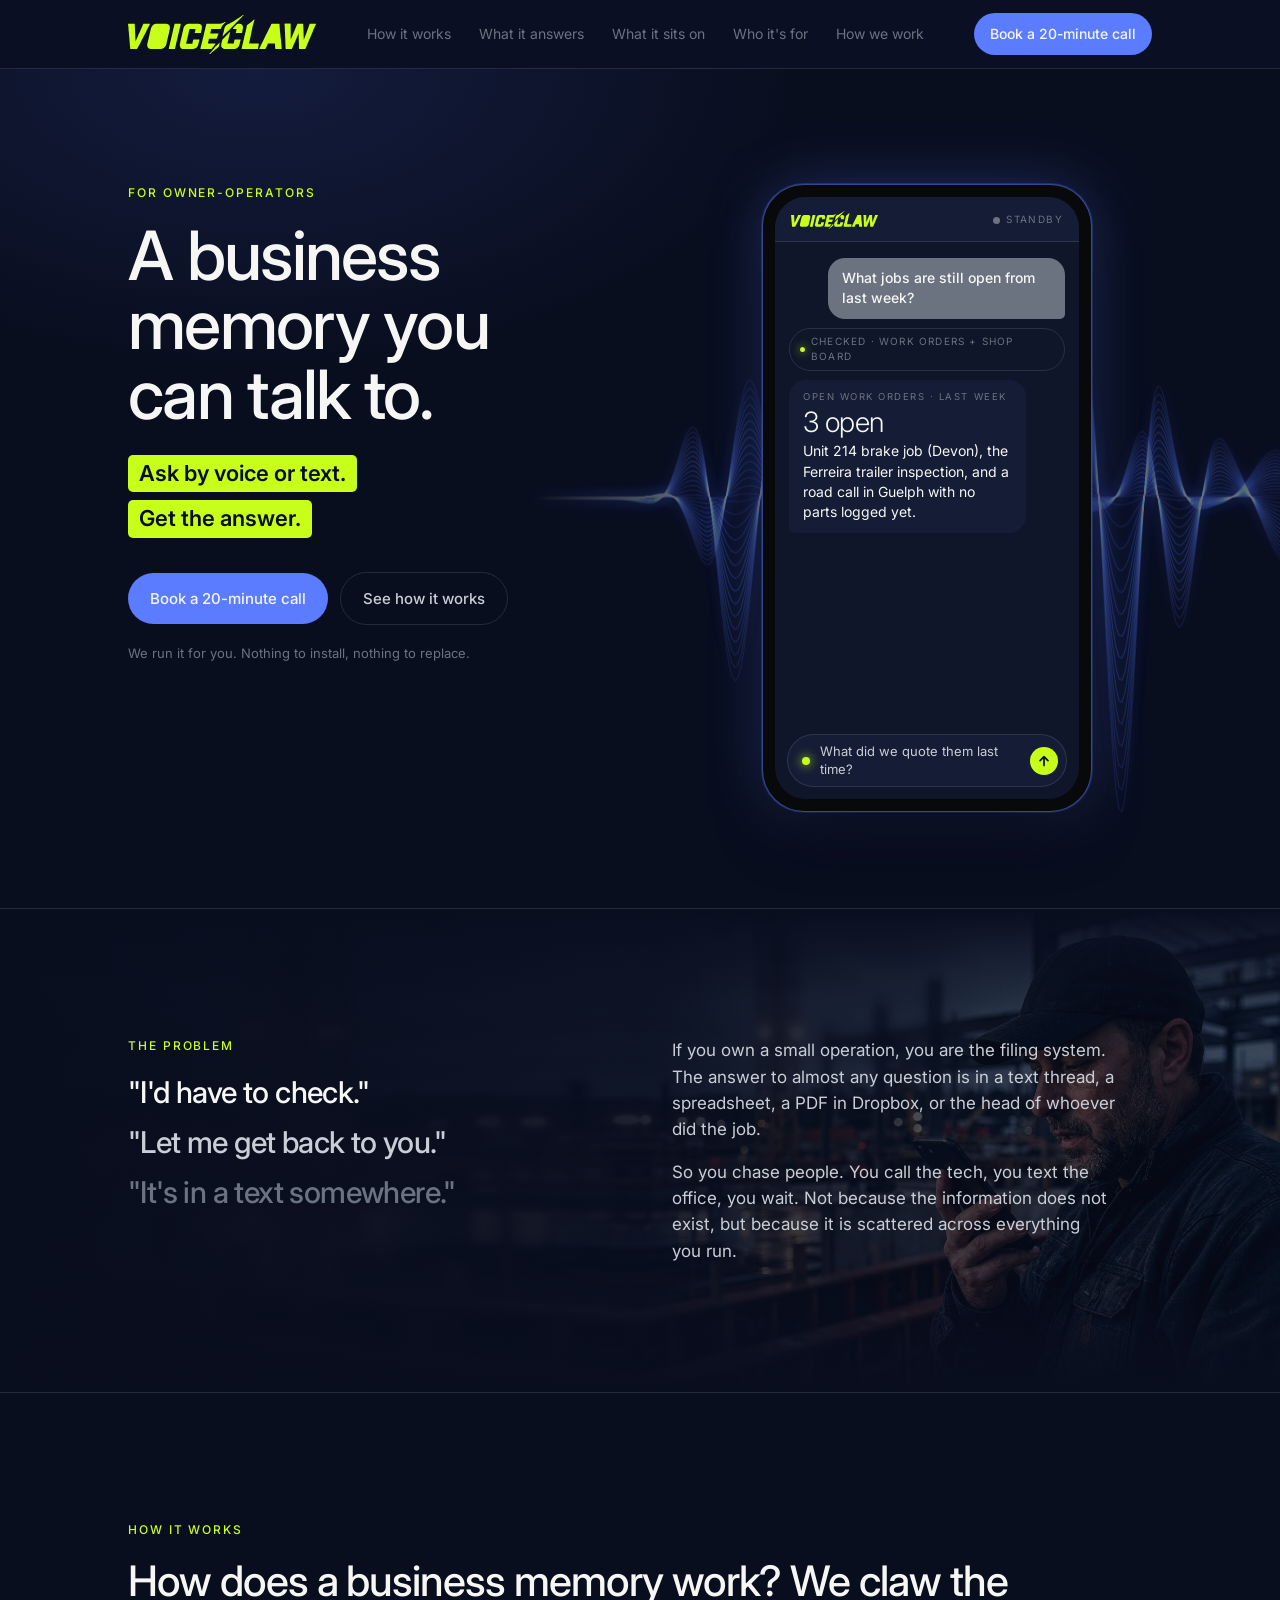
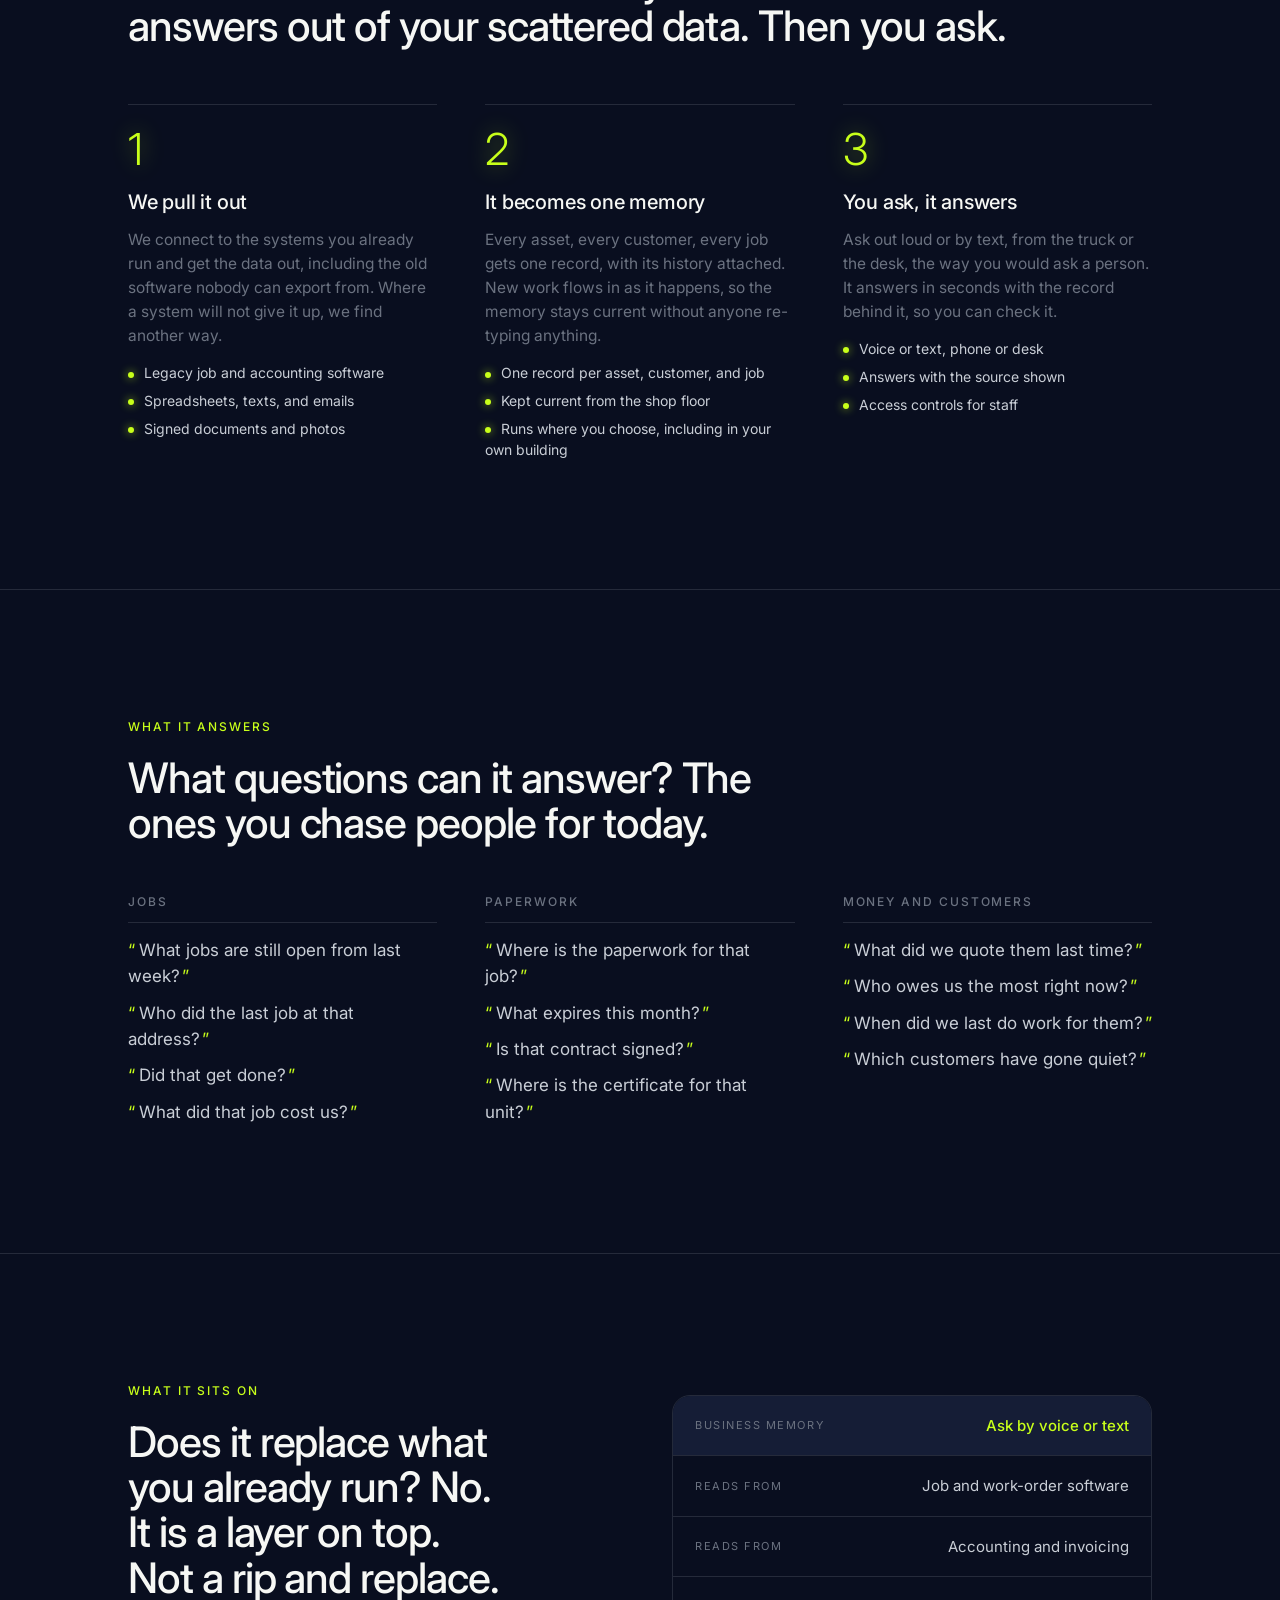
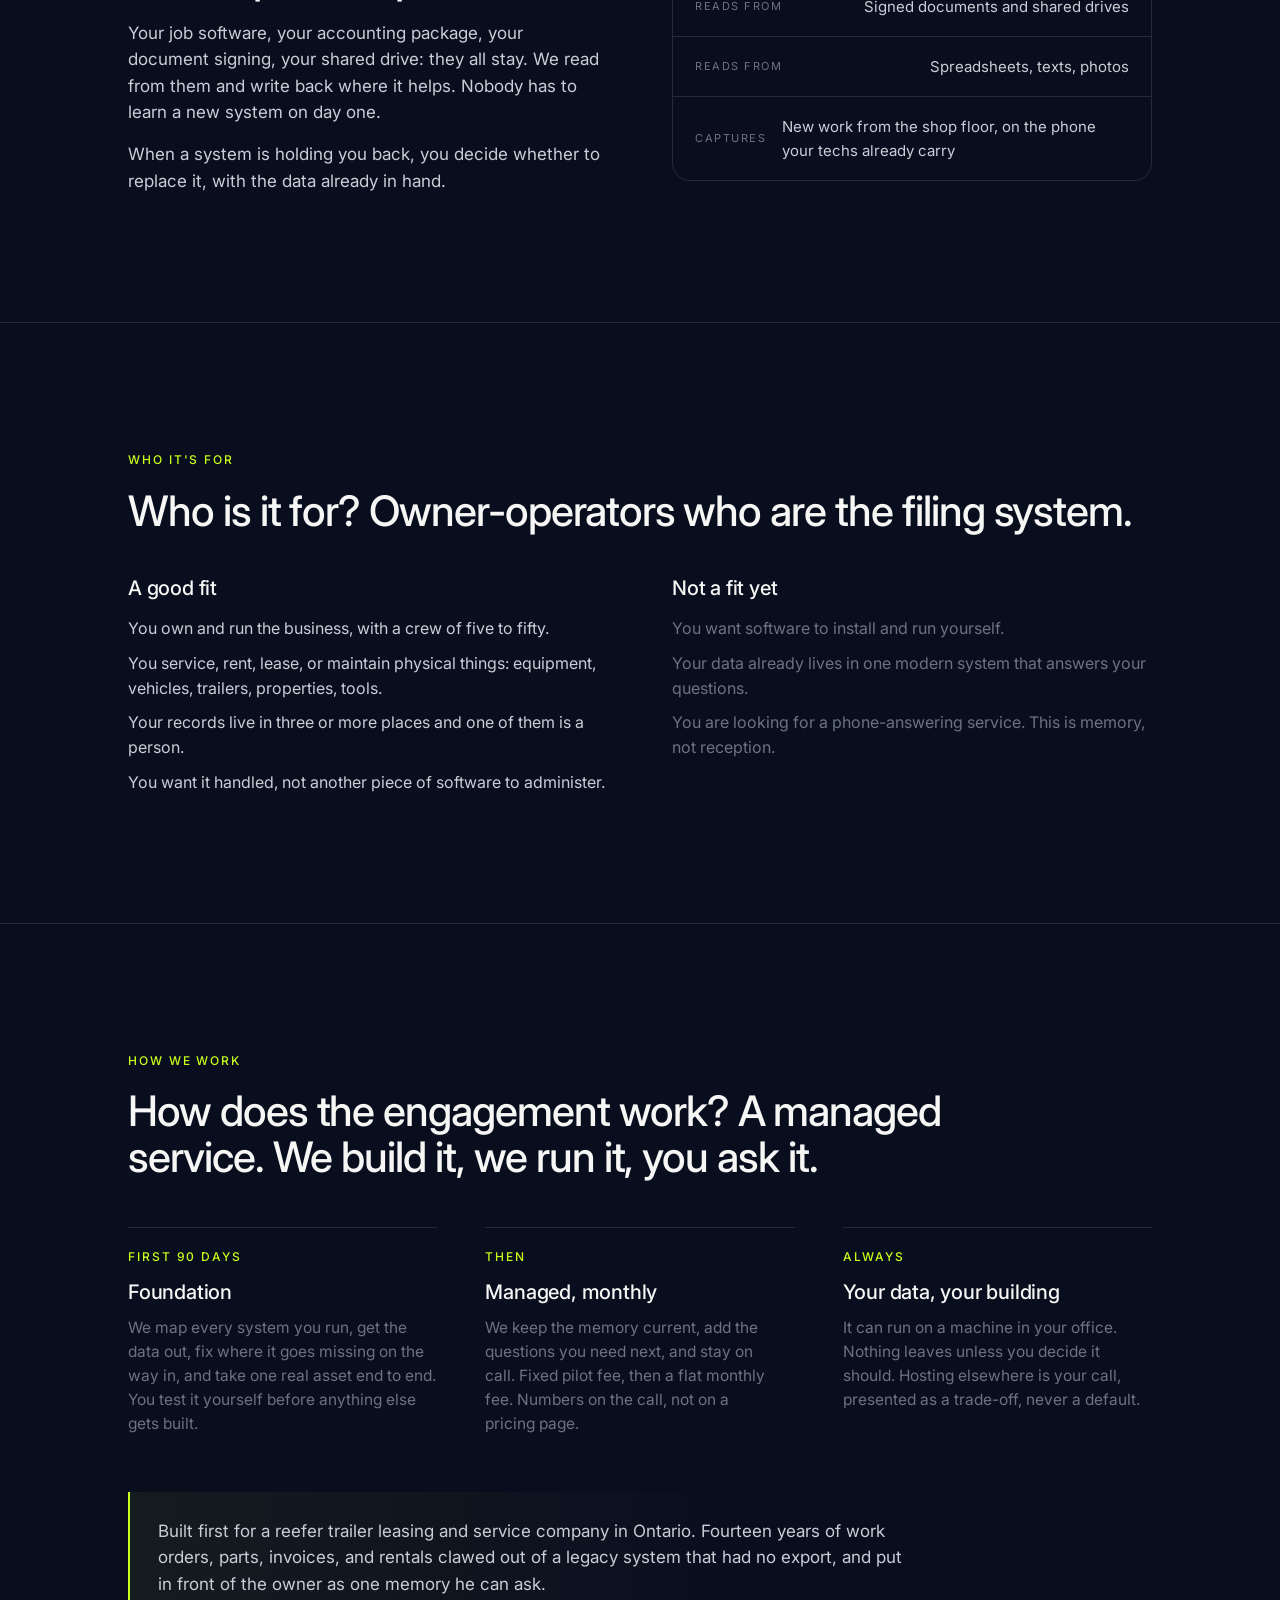
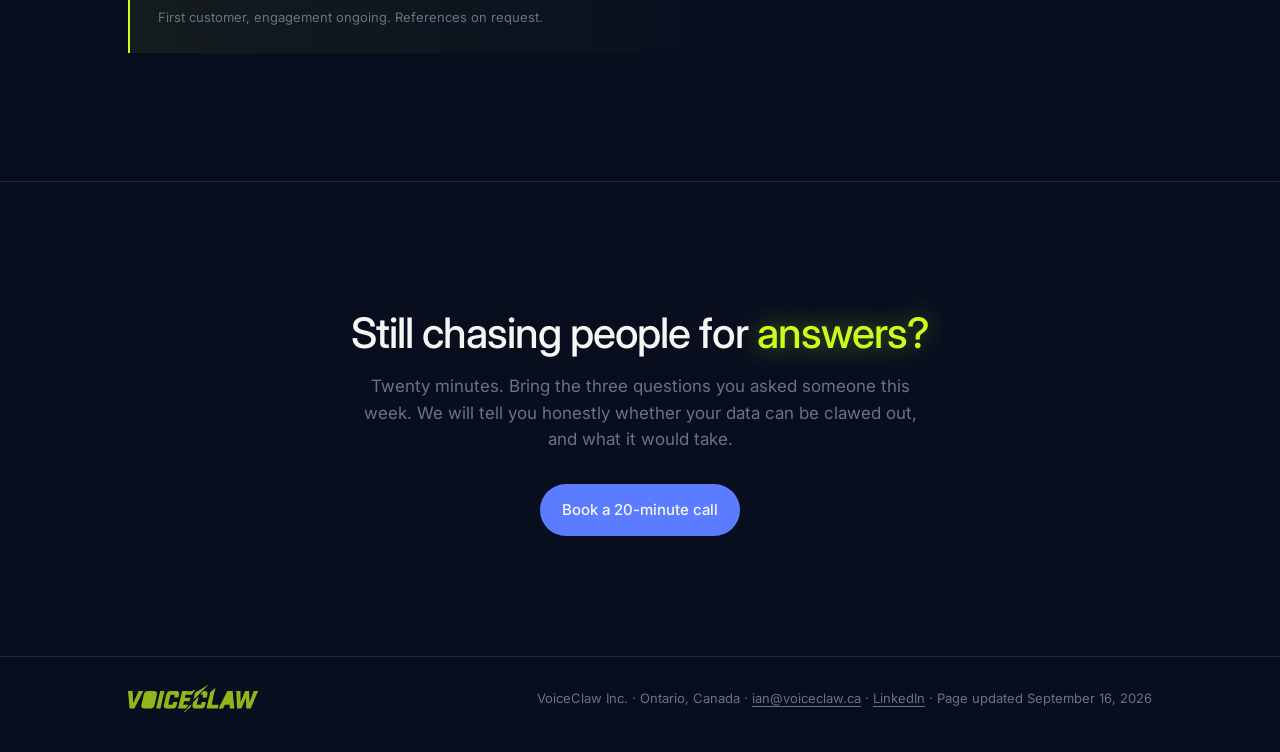
==== commit 93874c24: "Nav: hide the header CTA under 760px, the hero button is the one primary CTA on mobile Co-Authored-B" ====
--- a/index.html
+++ b/index.html
@@ -139,7 +139,7 @@
   nav ul{list-style:none;margin:0;padding:0;display:flex;gap:28px;font-size:14px;color:var(--muted)}
   nav ul a:hover{color:var(--ink)}
   nav .btn{padding:10px 16px;font-size:14px}
-  @media (max-width:760px){nav ul{display:none}}
+  @media (max-width:760px){nav ul,nav .btn{display:none}}
 
   /* hero */
   .hero{padding:clamp(64px,9vw,120px) 0 clamp(56px,8vw,96px);position:relative;overflow:hidden}
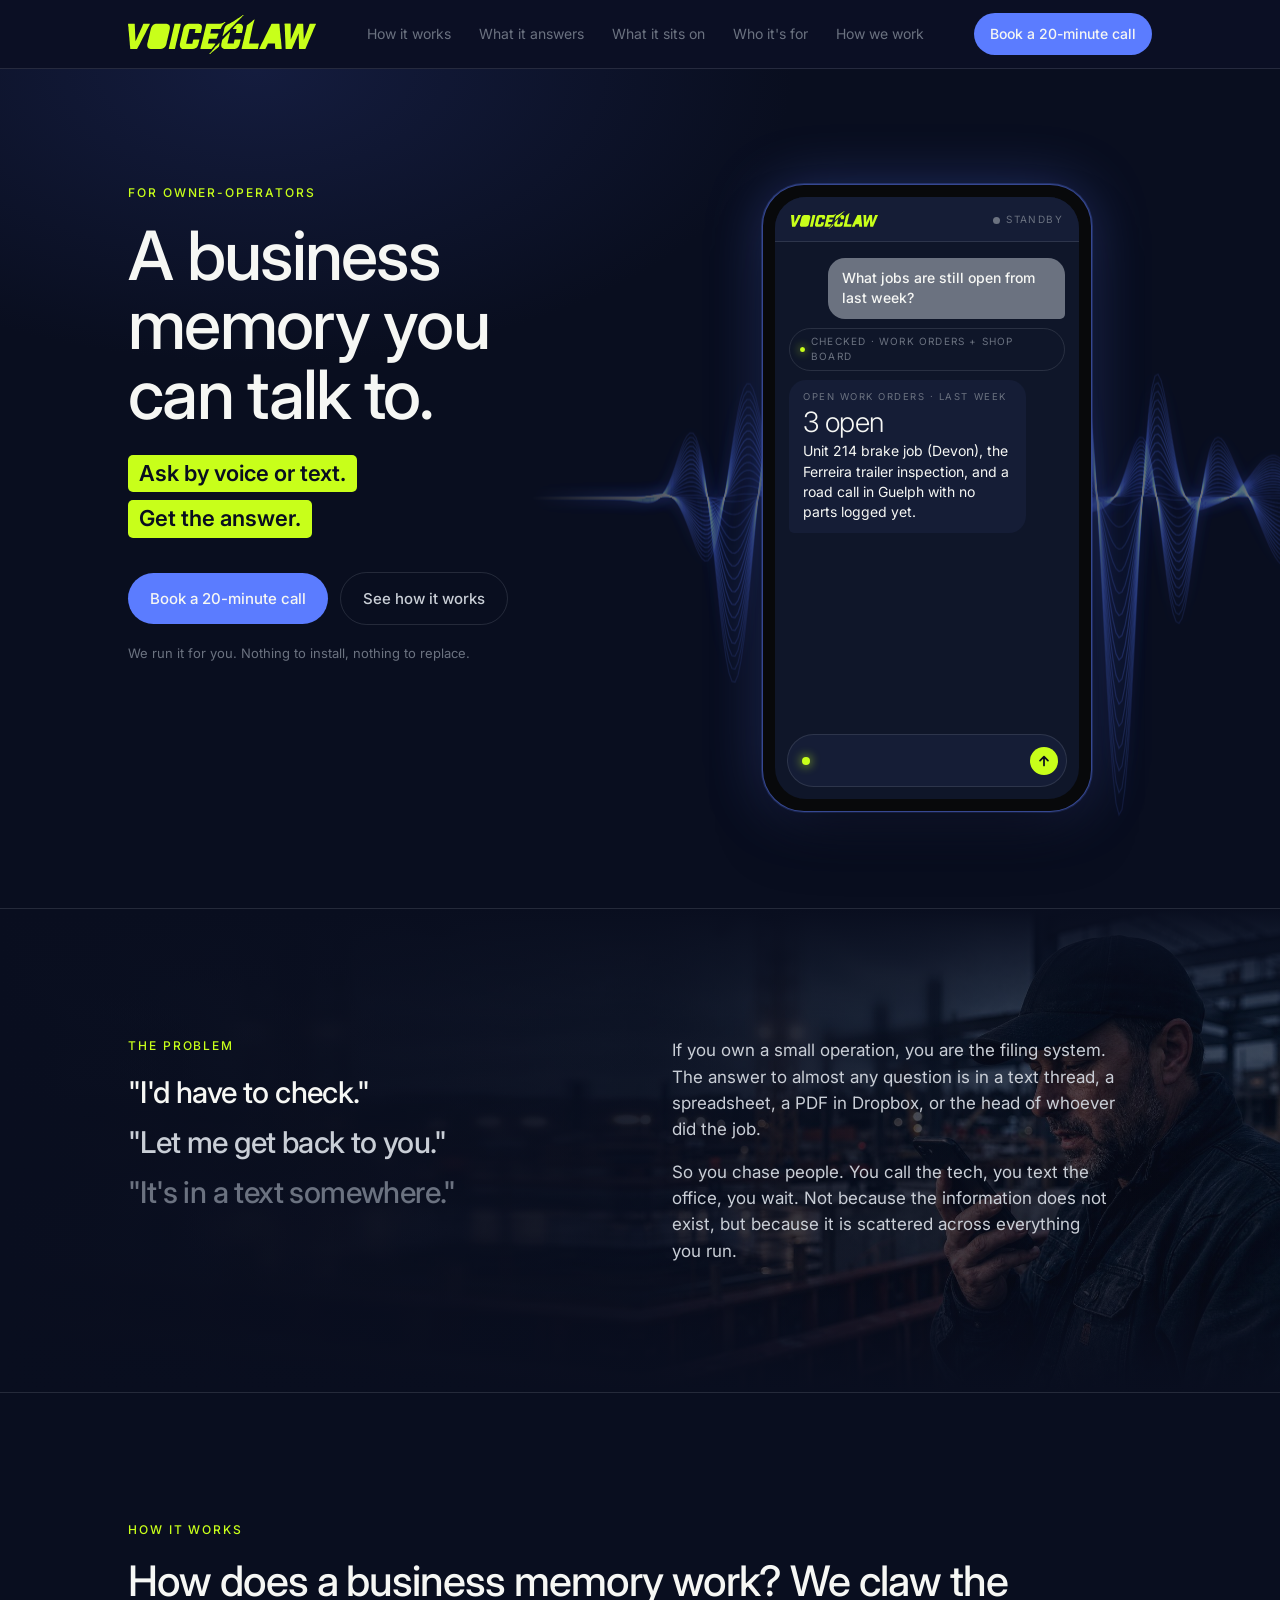
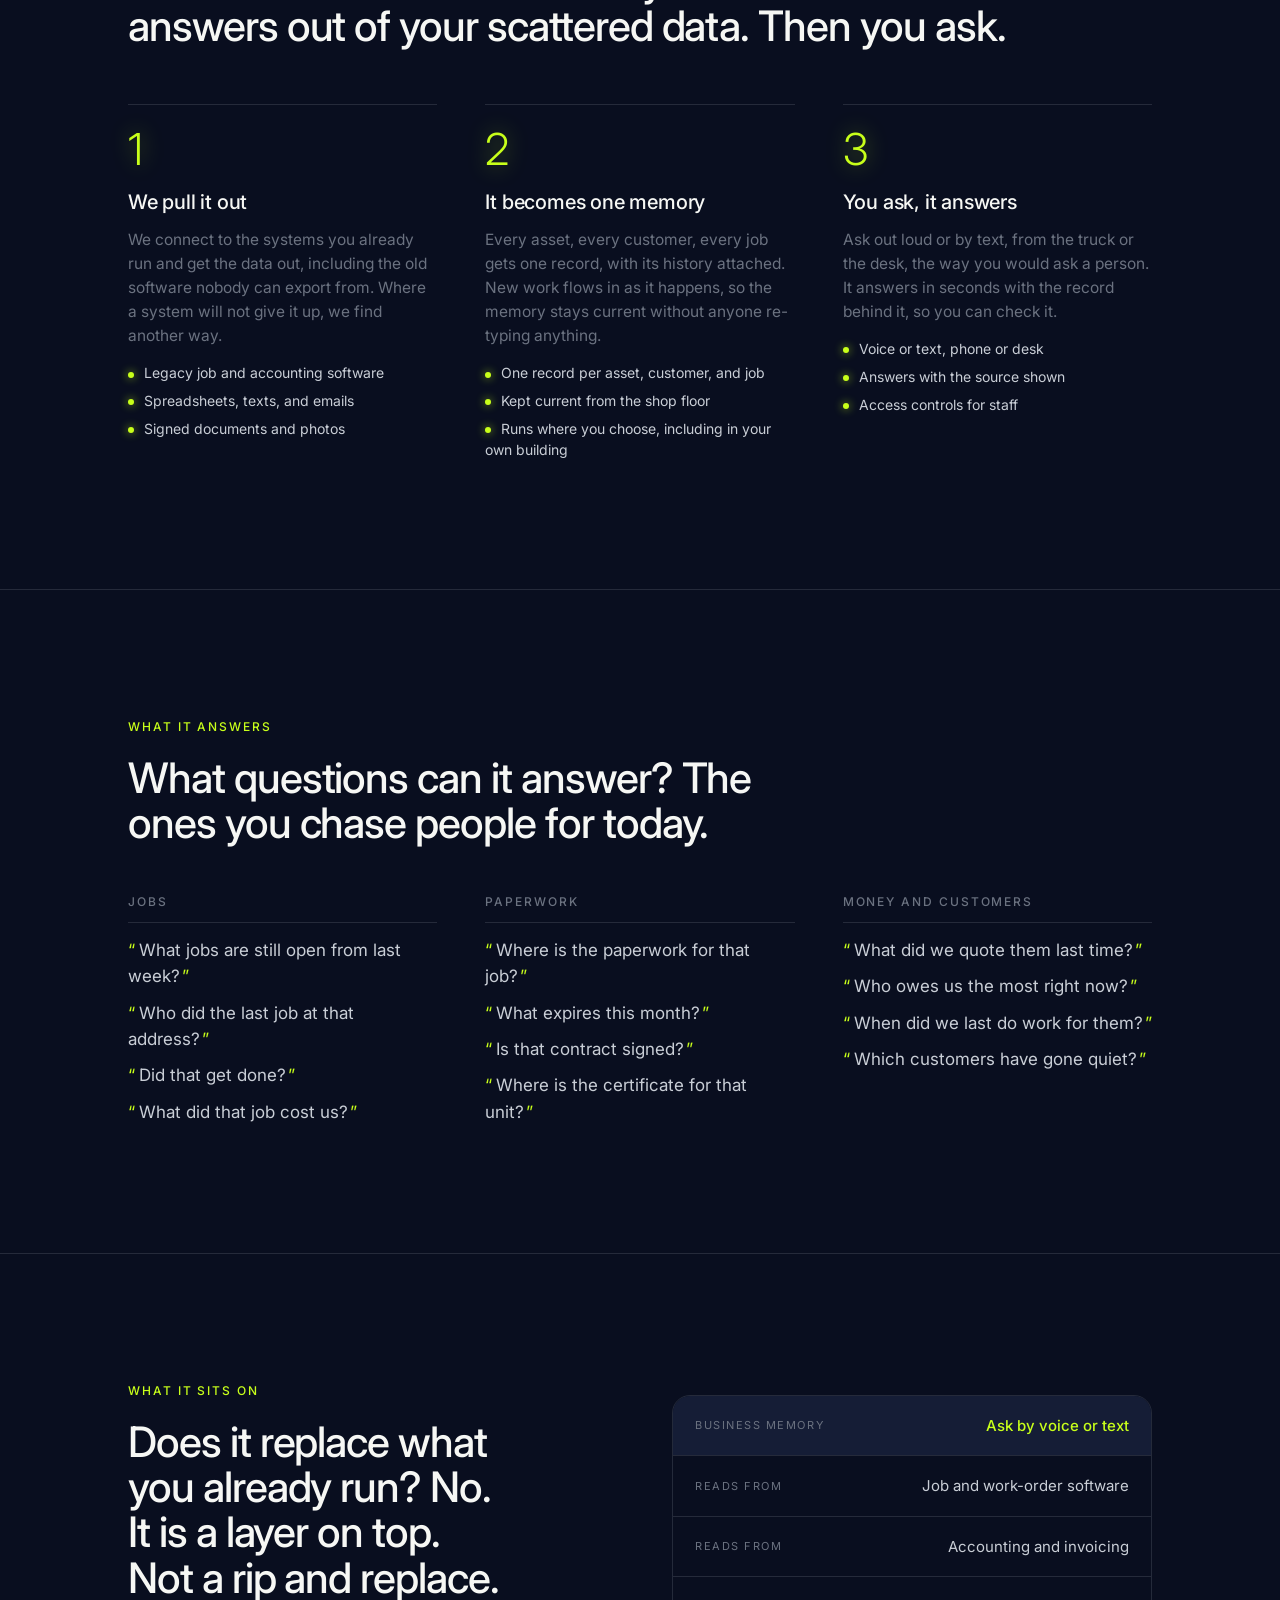
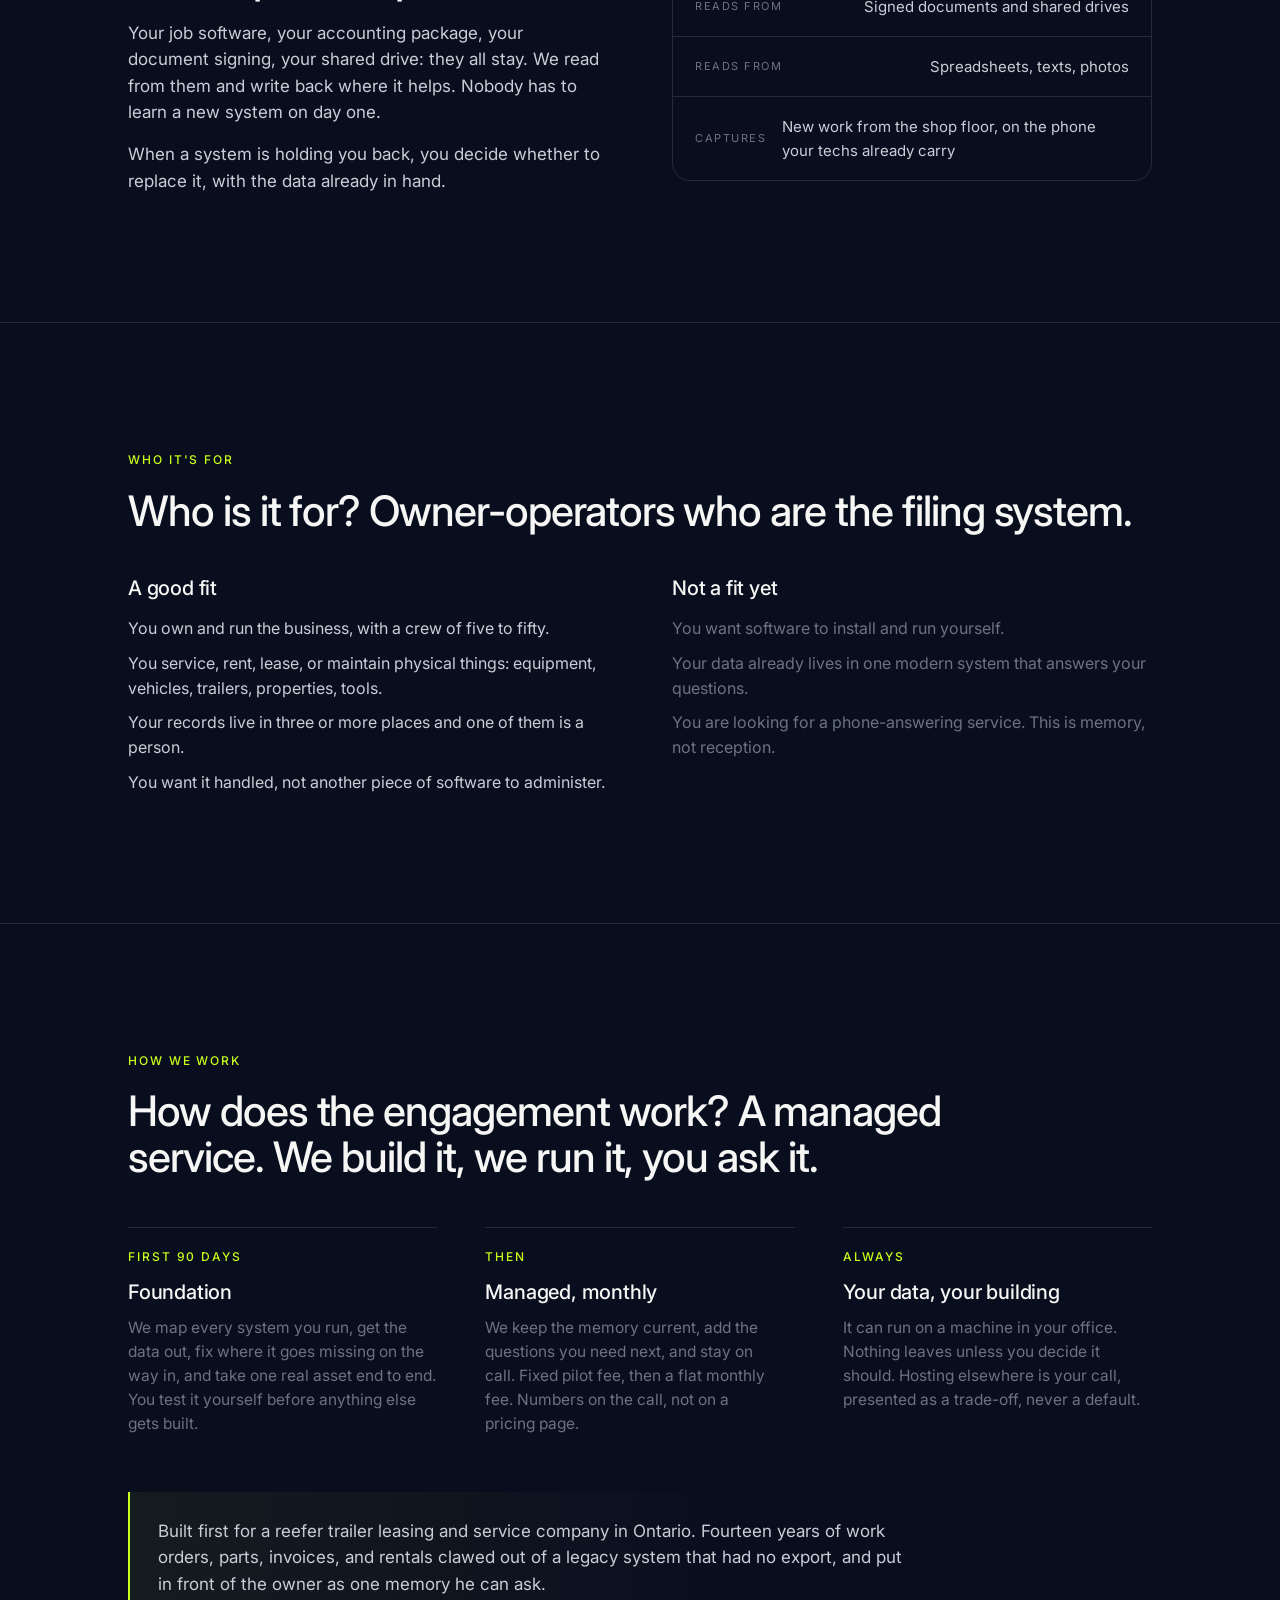
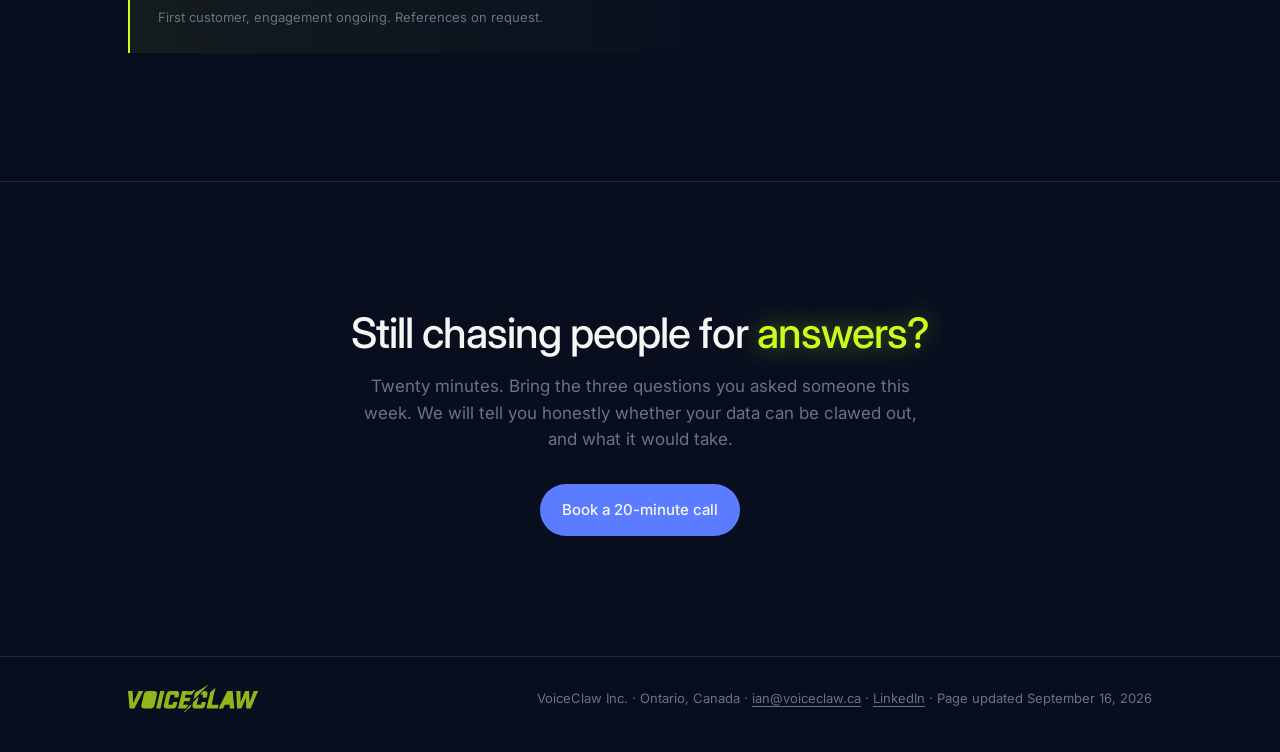
==== commit fea6b2f5: "Hero on mobile: full-width stacked CTA buttons, centred note, slightly smaller knockout chips Co-Aut" ====
--- a/index.html
+++ b/index.html
@@ -150,6 +150,11 @@
   .hero p.lead .ko{display:inline-block;background:var(--accent);color:var(--accent-ink);font-weight:600;font-size:clamp(18px,2vw,22px);line-height:1.25;padding:5px 11px;border-radius:5px}
   .cta{display:flex;gap:12px;flex-wrap:wrap;align-items:center}
   .cta small{display:block;width:100%;color:var(--muted);font-size:13px;margin-top:6px}
+  @media (max-width:760px){
+    .hero p.lead .ko{font-size:17px}
+    .hero .cta .btn{width:100%;justify-content:center}
+    .hero .cta small{text-align:center}
+  }
 
   /* the phone, lifted from voiceclaw.ca and recoloured to the cyan system */
   .hero-right{display:flex;flex-direction:column;align-items:center;position:relative}
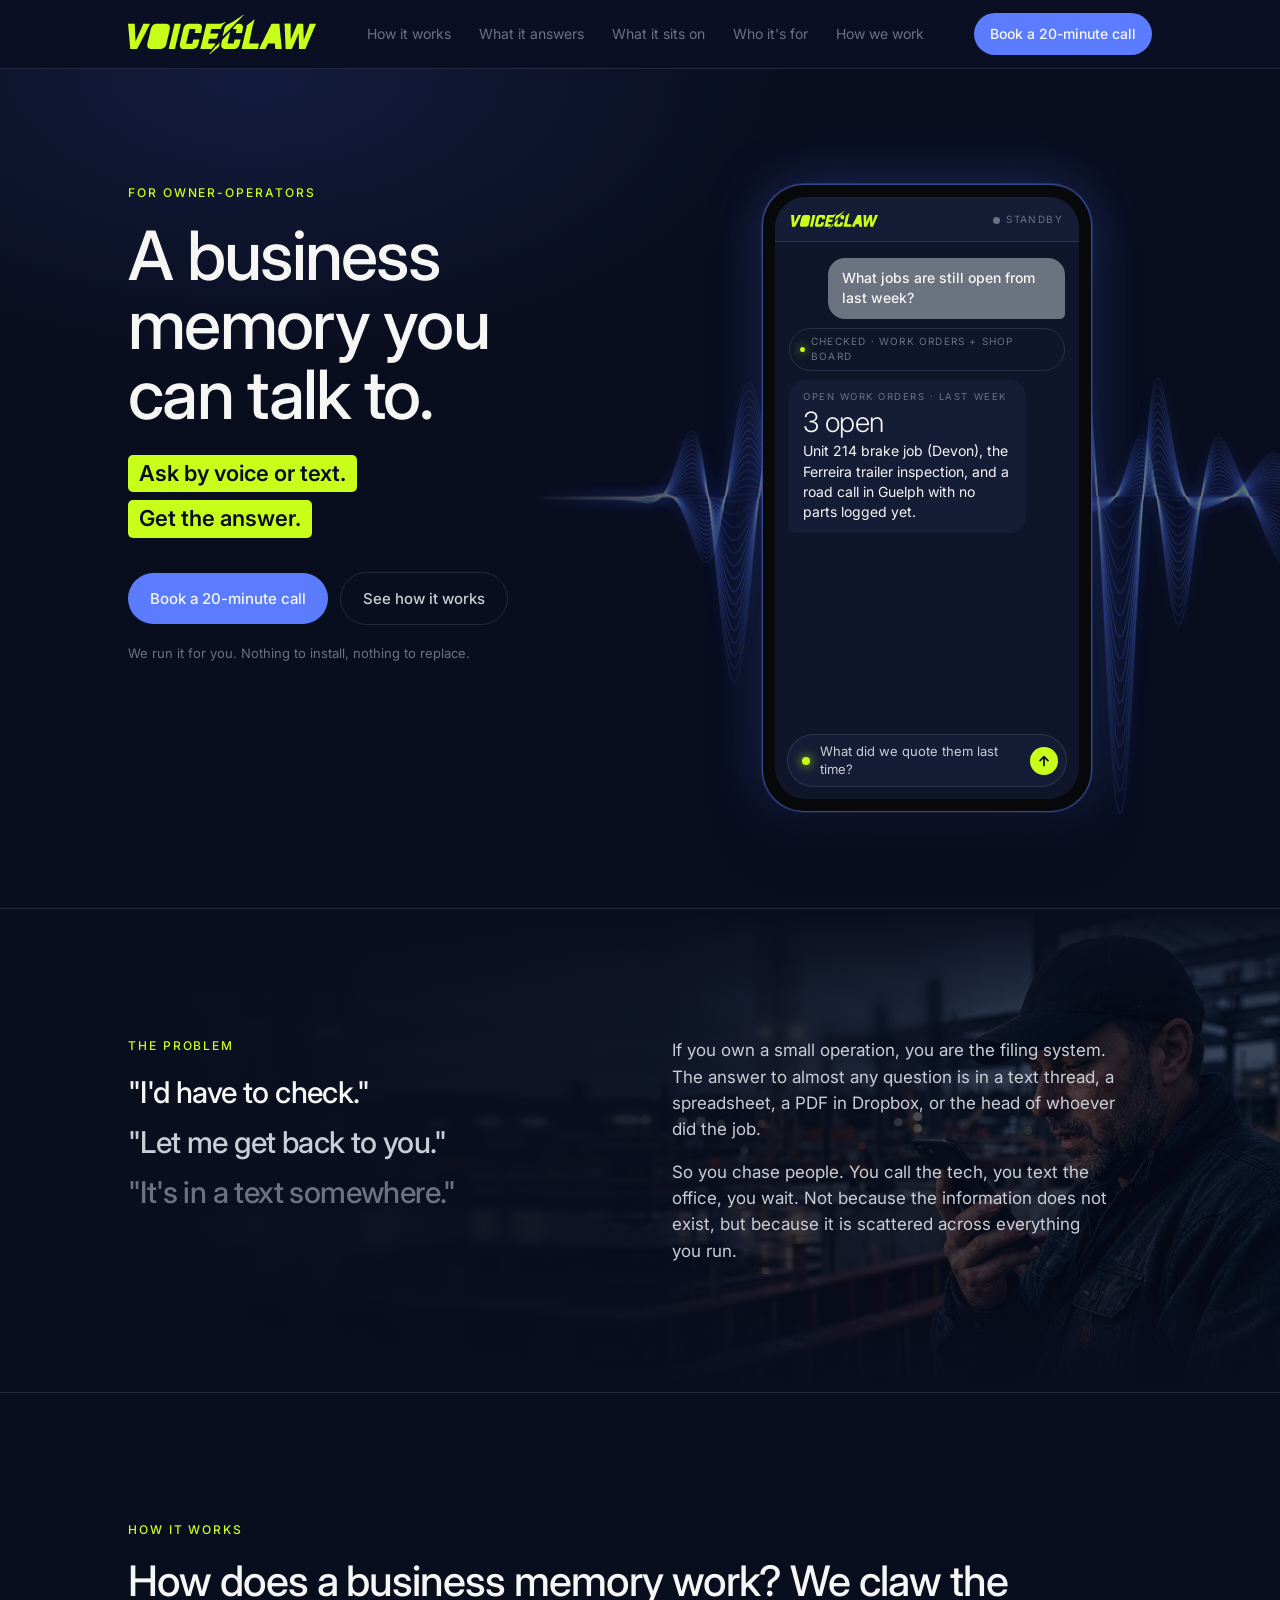
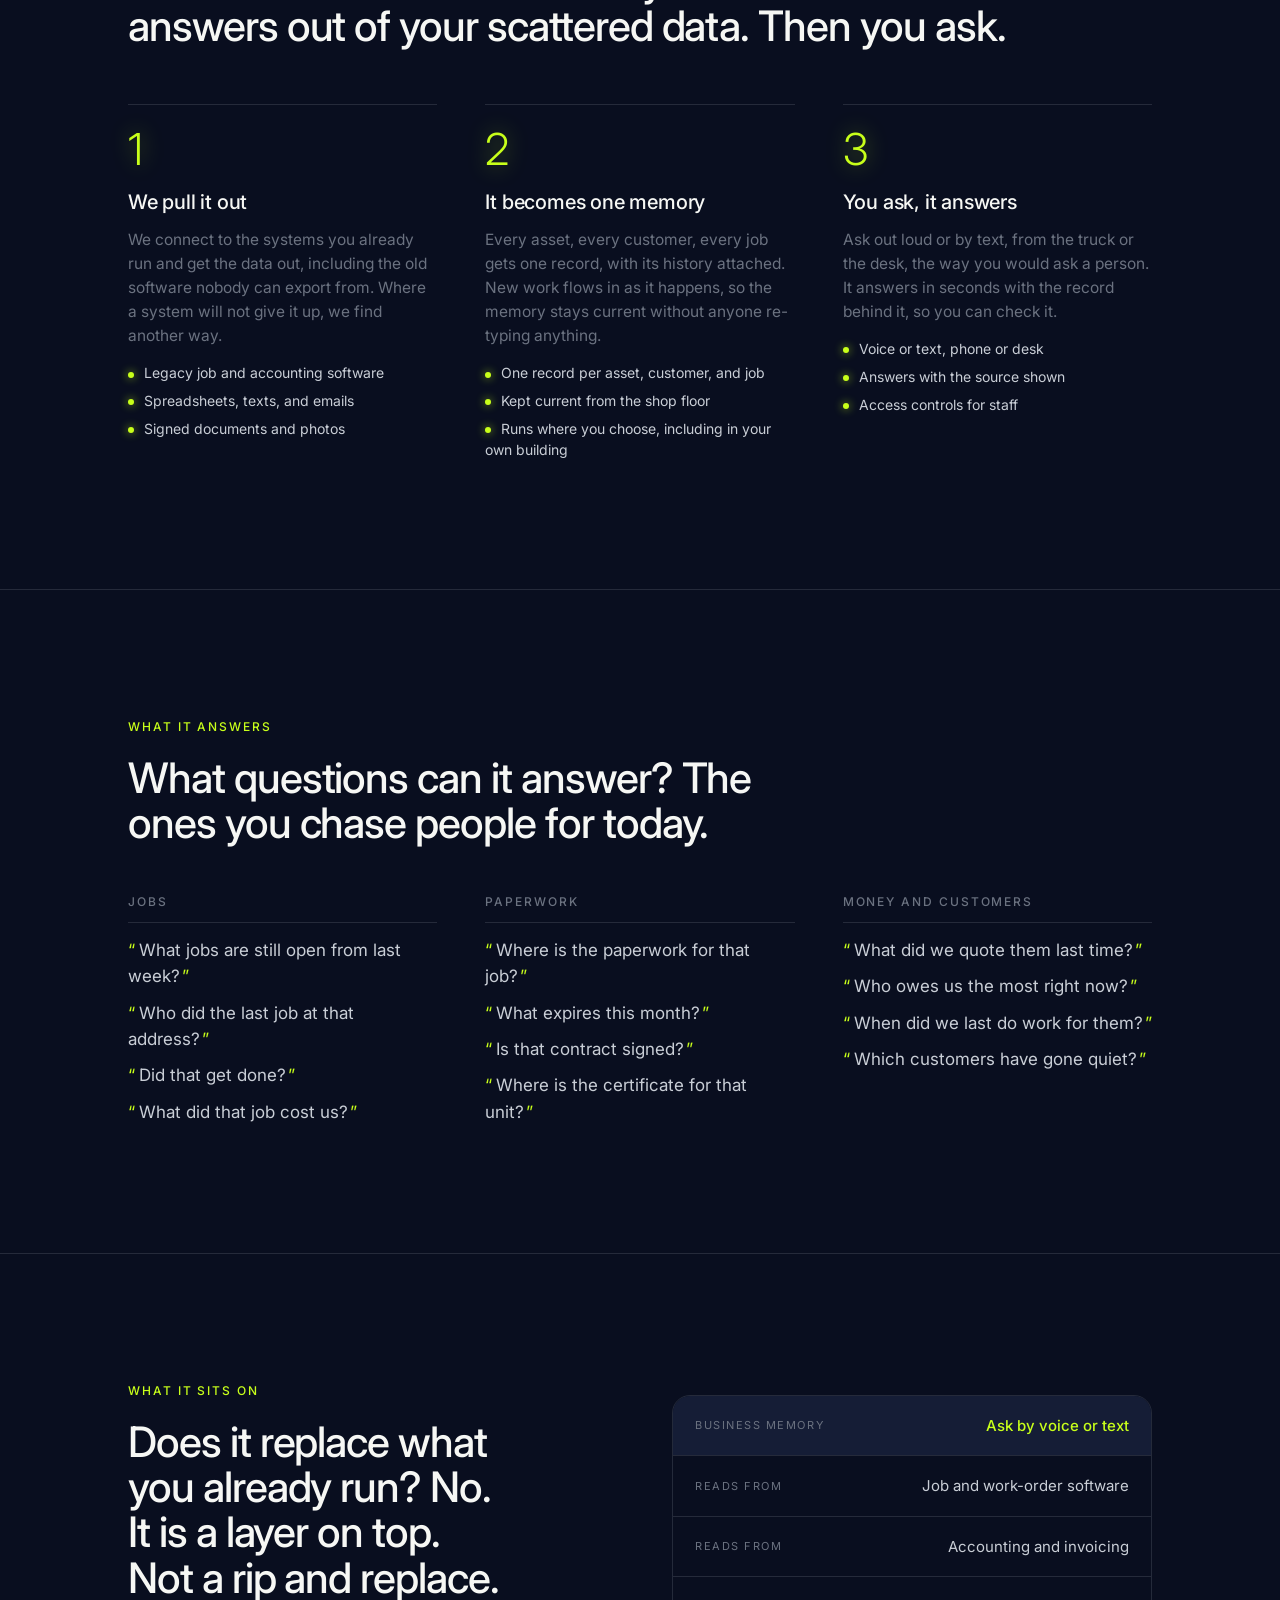
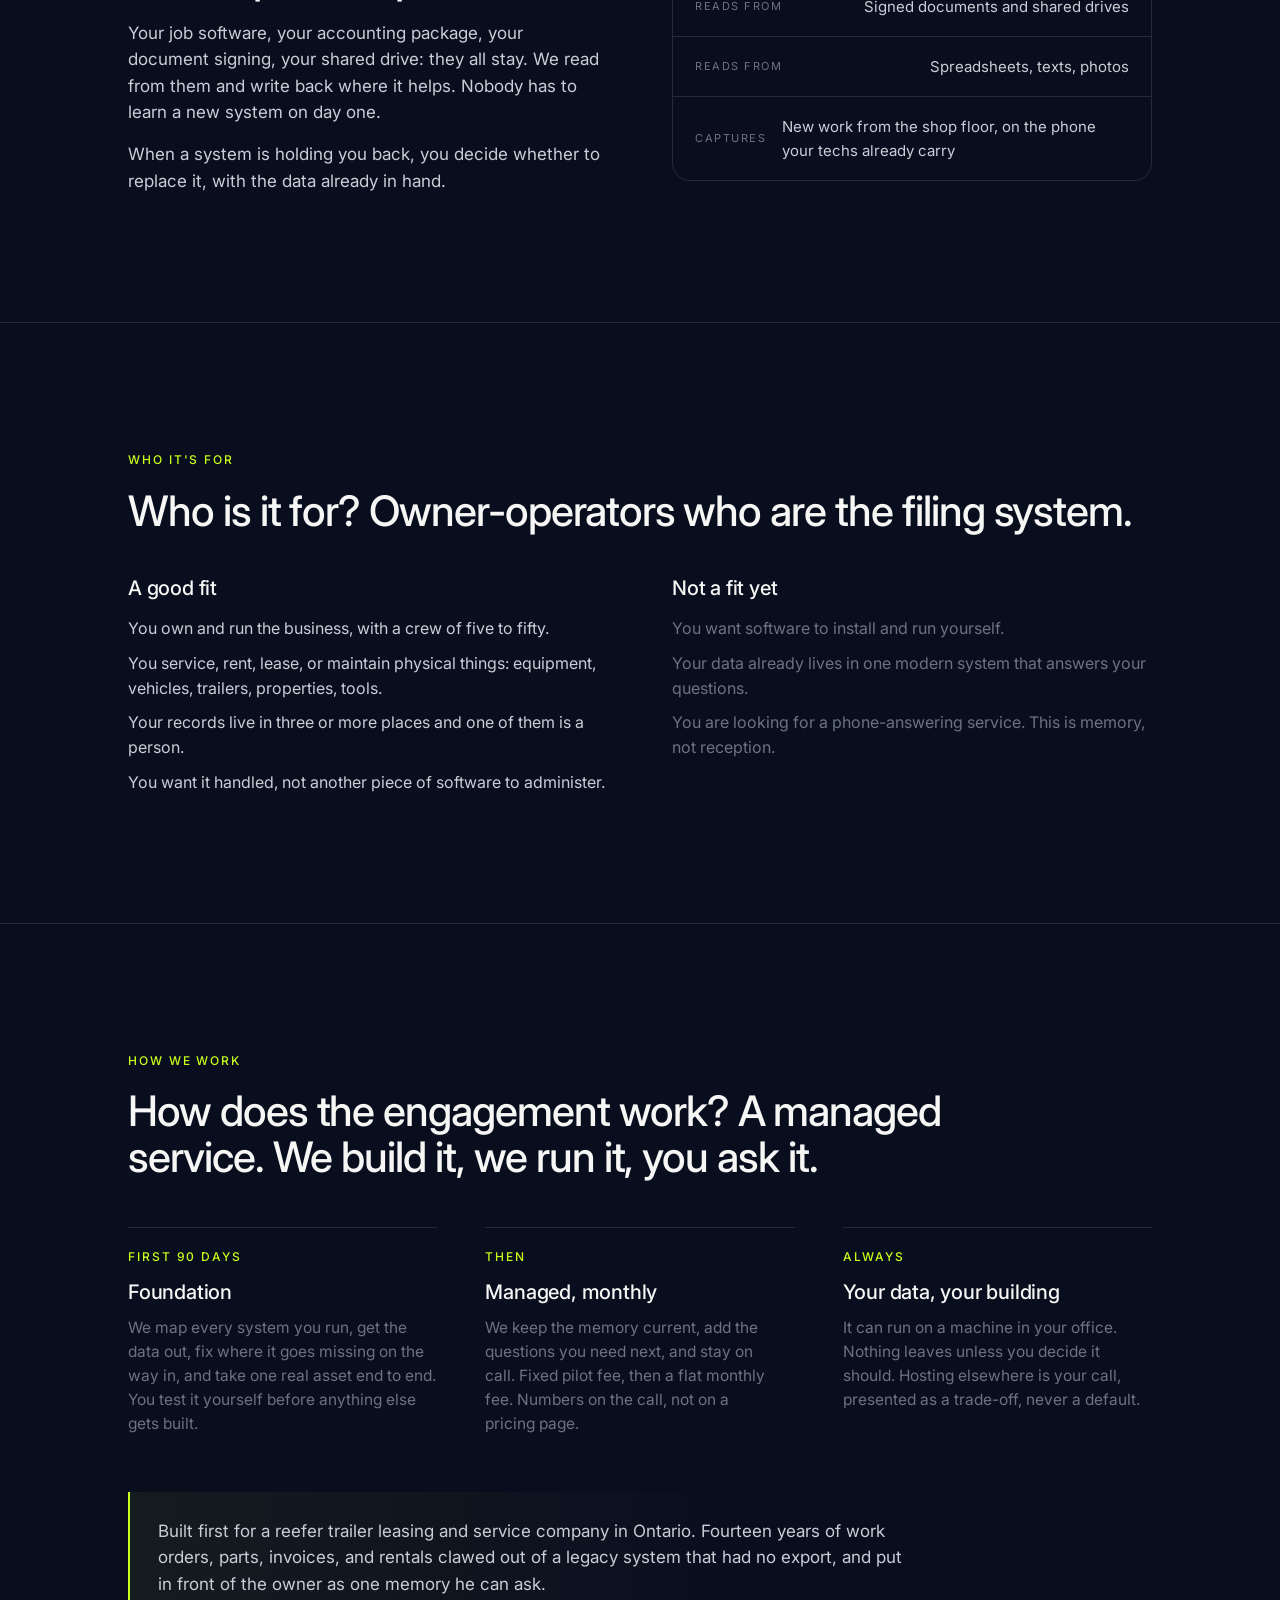
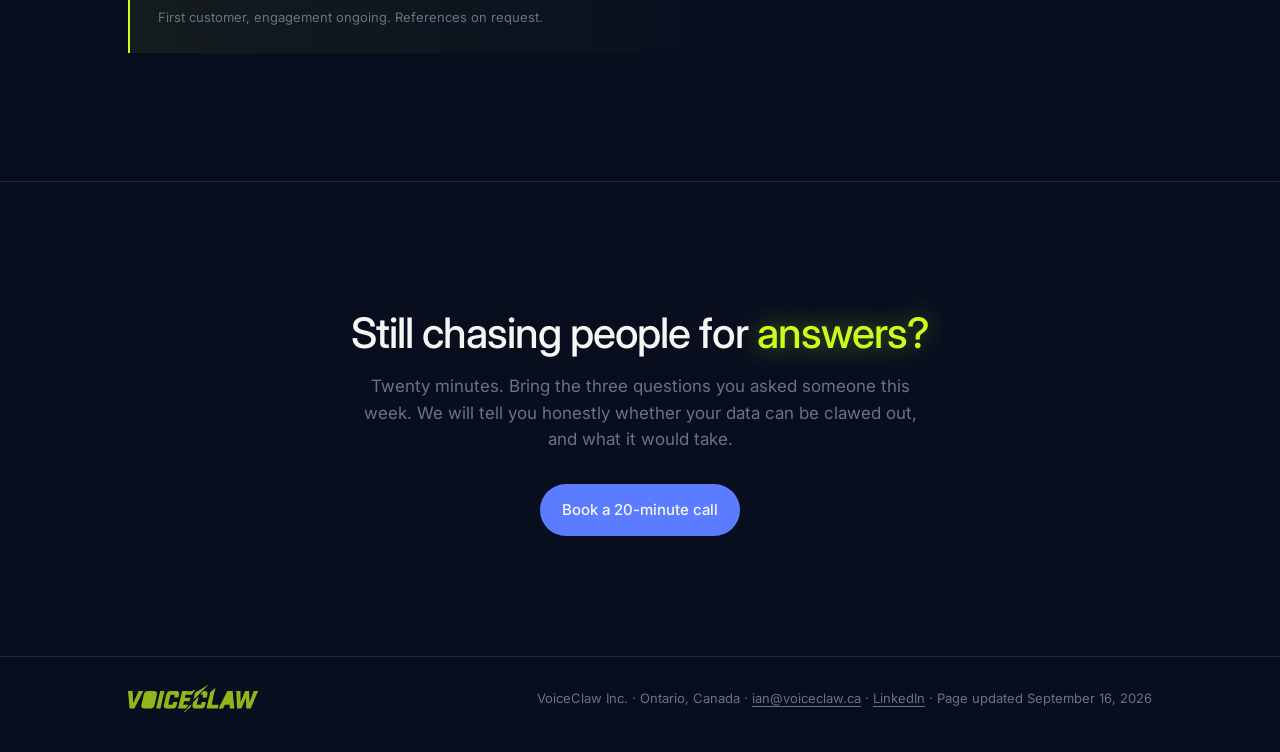
==== commit 16bade9a: "Hero on phones: headline scales to fit two lines at 360px, balanced wrap on the note Co-Authored-By:" ====
--- a/index.html
+++ b/index.html
@@ -151,9 +151,10 @@
   .cta{display:flex;gap:12px;flex-wrap:wrap;align-items:center}
   .cta small{display:block;width:100%;color:var(--muted);font-size:13px;margin-top:6px}
   @media (max-width:760px){
+    .hero h1{font-size:min(38px,10vw)}
     .hero p.lead .ko{font-size:17px}
     .hero .cta .btn{width:100%;justify-content:center}
-    .hero .cta small{text-align:center}
+    .hero .cta small{text-align:center;text-wrap:balance}
   }
 
   /* the phone, lifted from voiceclaw.ca and recoloured to the cyan system */
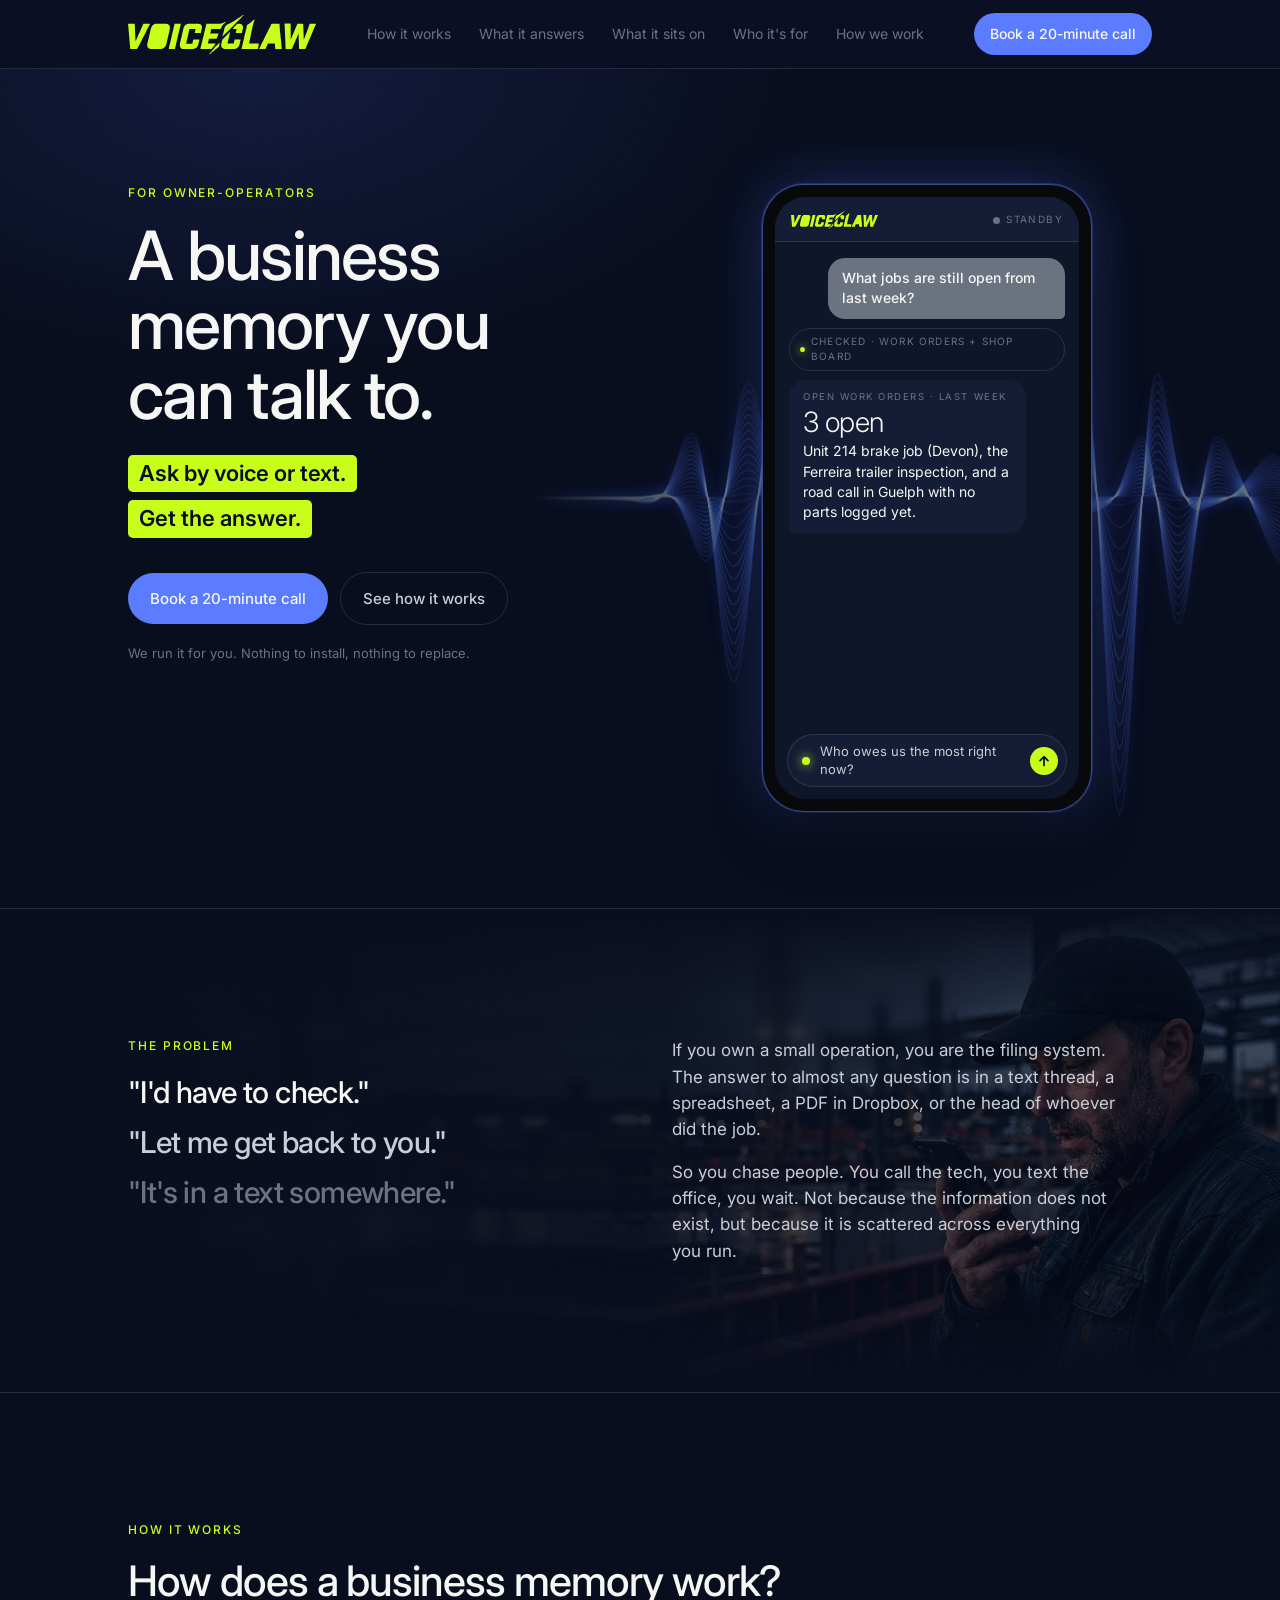
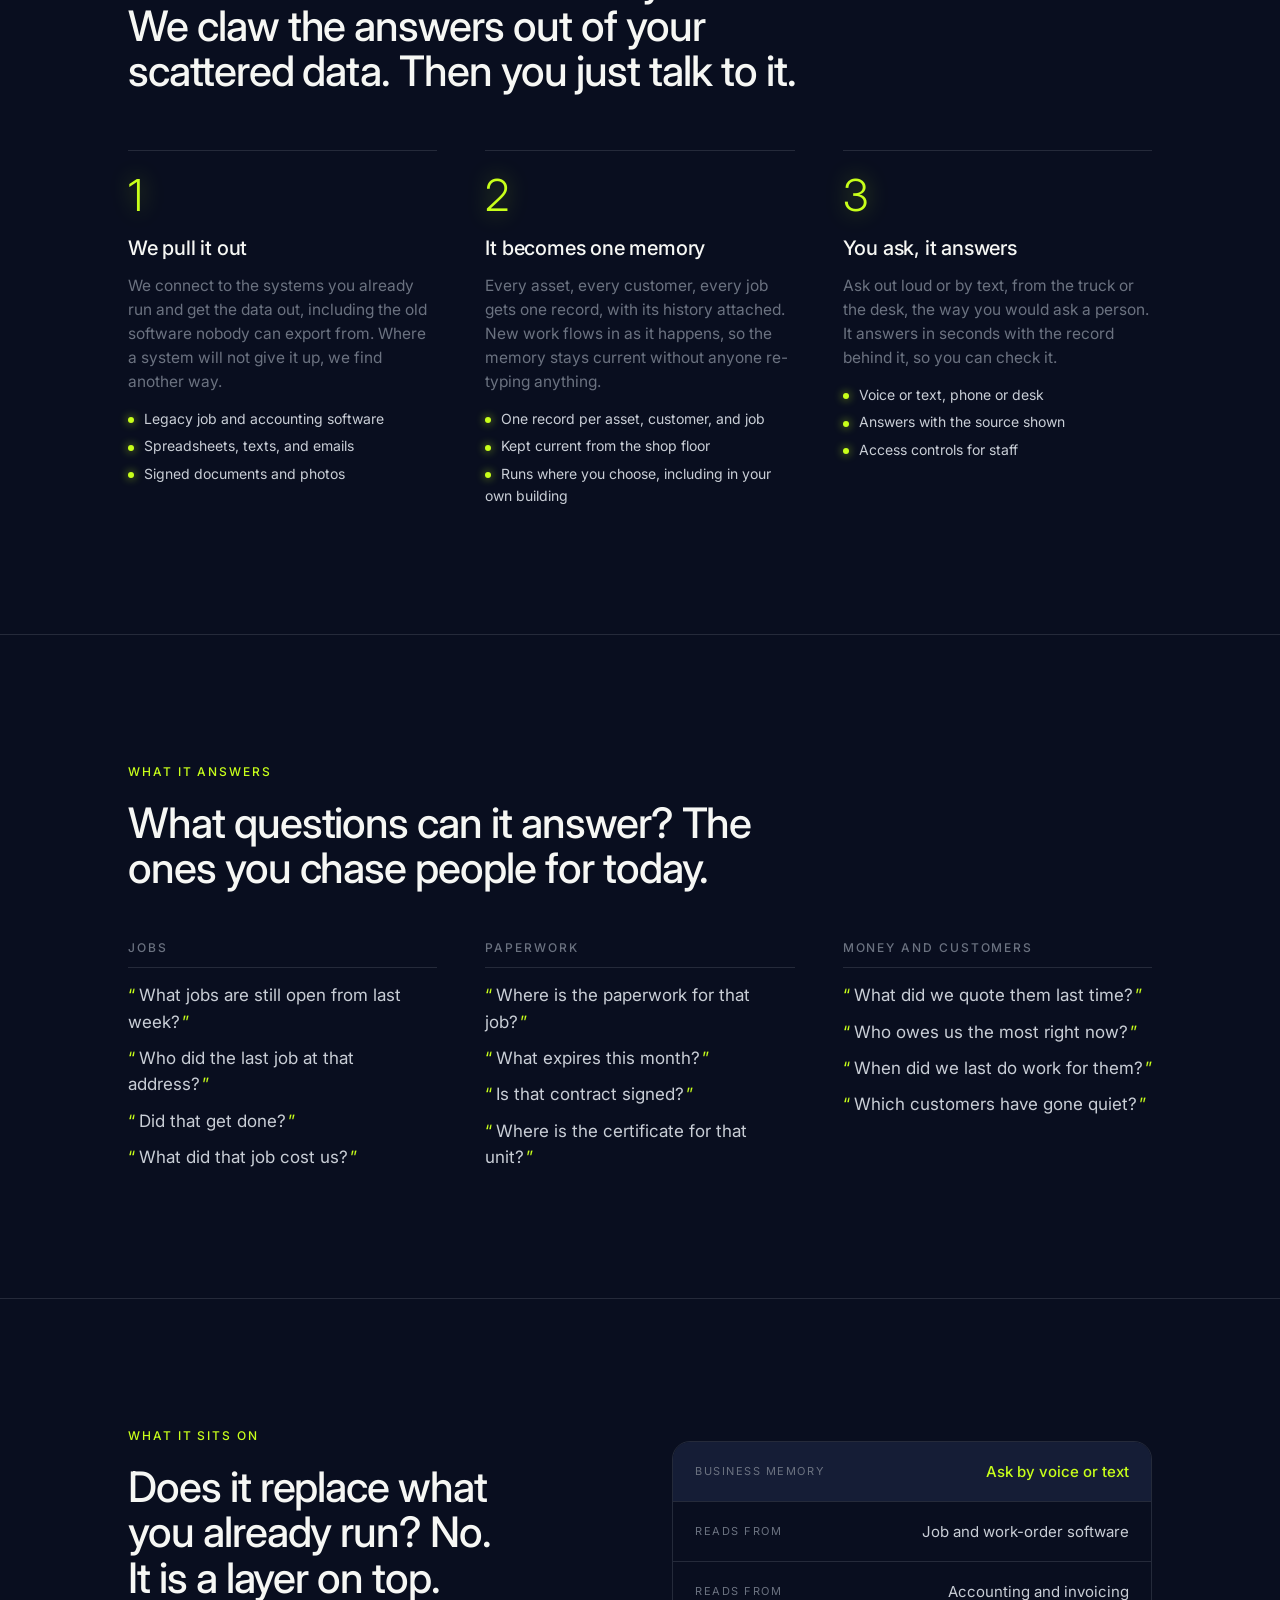
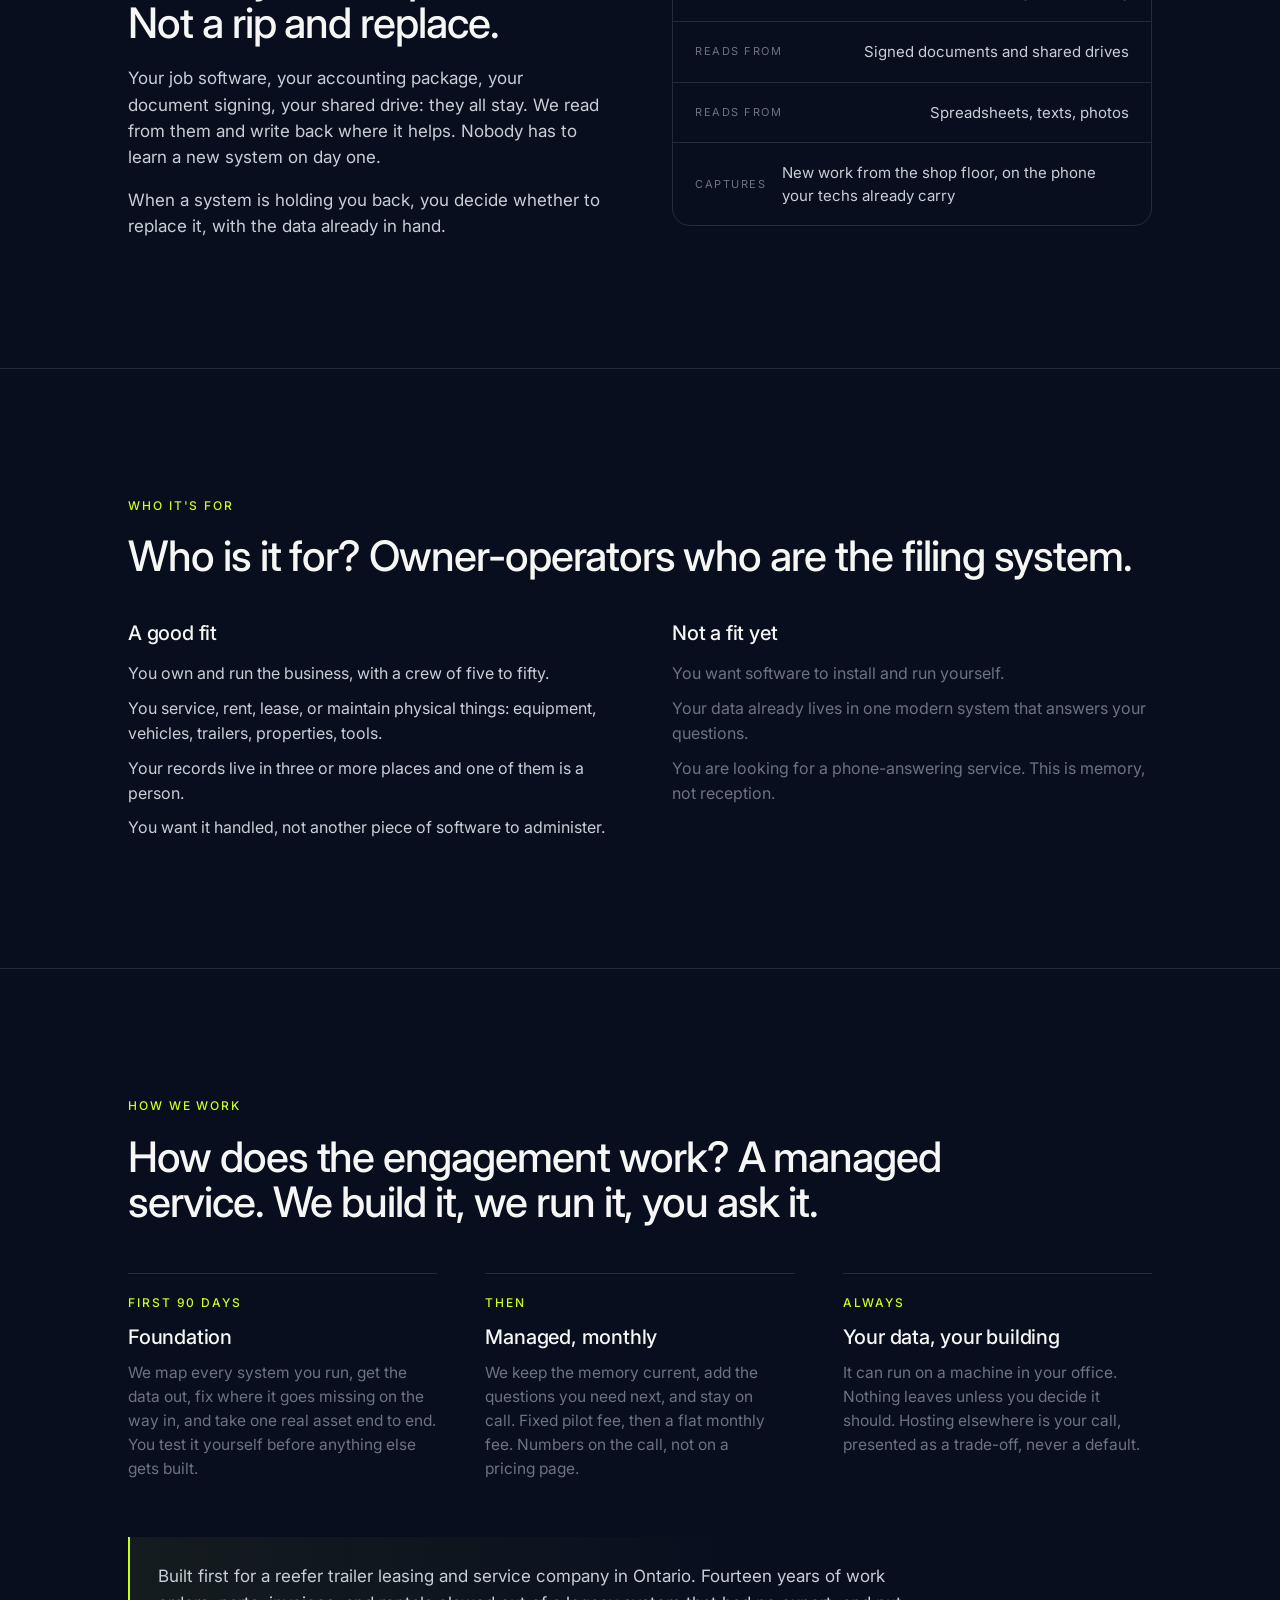
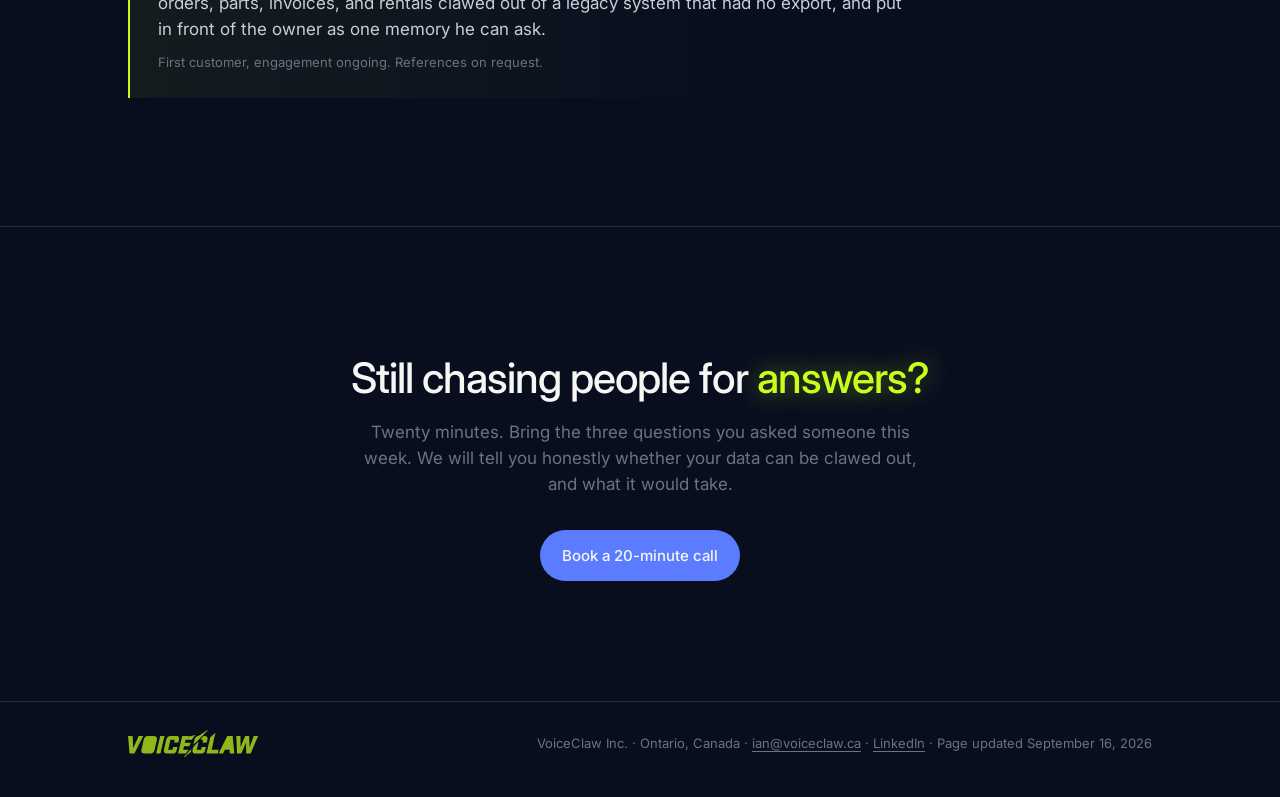
==== commit 15c5f84b: "How it works heading: 'Then you just talk to it.' to match the rack card Co-Authored-By: Claude Fabl" ====
--- a/index.html
+++ b/index.html
@@ -344,7 +344,7 @@
 <section id="how">
   <div class="wrap">
     <span class="kicker">How it works</span>
-    <h2>How does a business memory work? We claw the answers out of your scattered data. Then you ask.</h2>
+    <h2>How does a business memory work? We claw the answers out of your scattered data. Then you just talk to it.</h2>
     <div class="steps">
       <div class="step"><span class="n">1</span><h3>We pull it out</h3><p>We connect to the systems you already run and get the data out, including the old software nobody can export from. Where a system will not give it up, we find another way.</p>
         <ul><li>Legacy job and accounting software</li><li>Spreadsheets, texts, and emails</li><li>Signed documents and photos</li></ul></div>
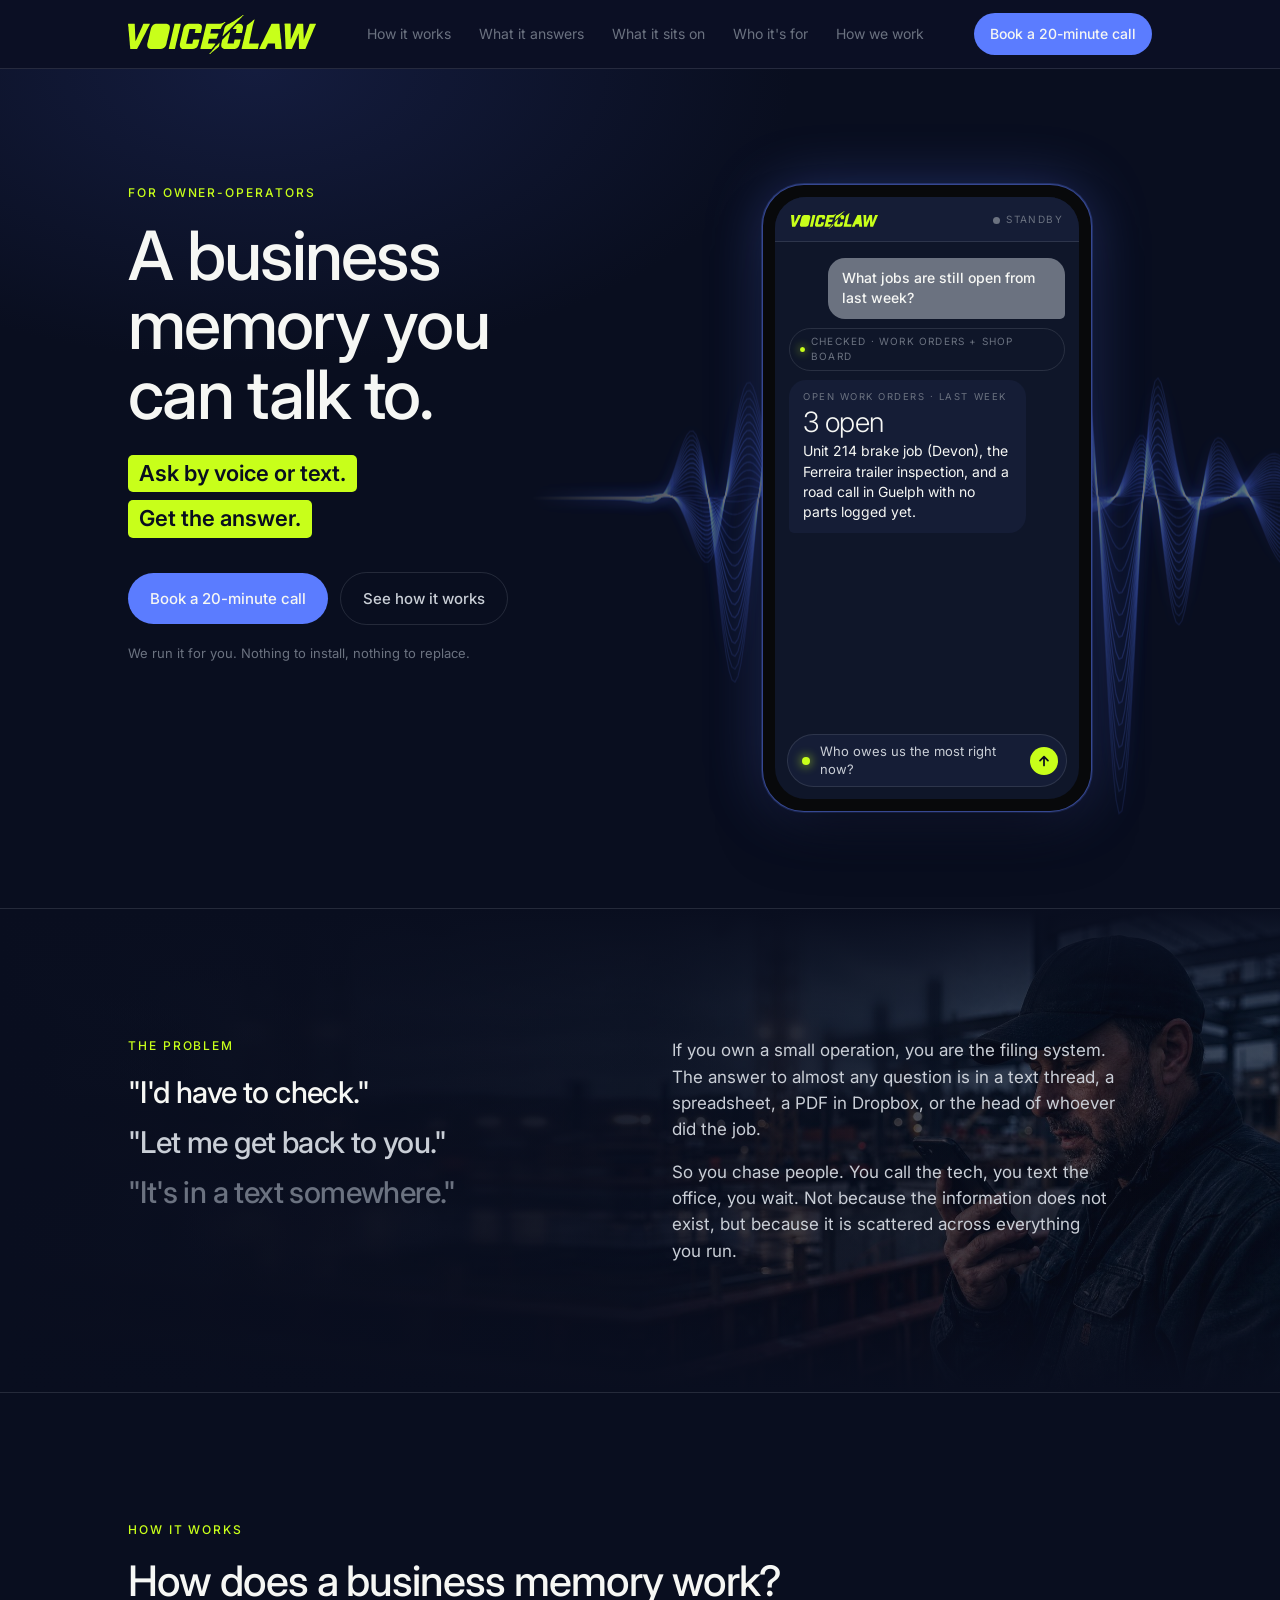
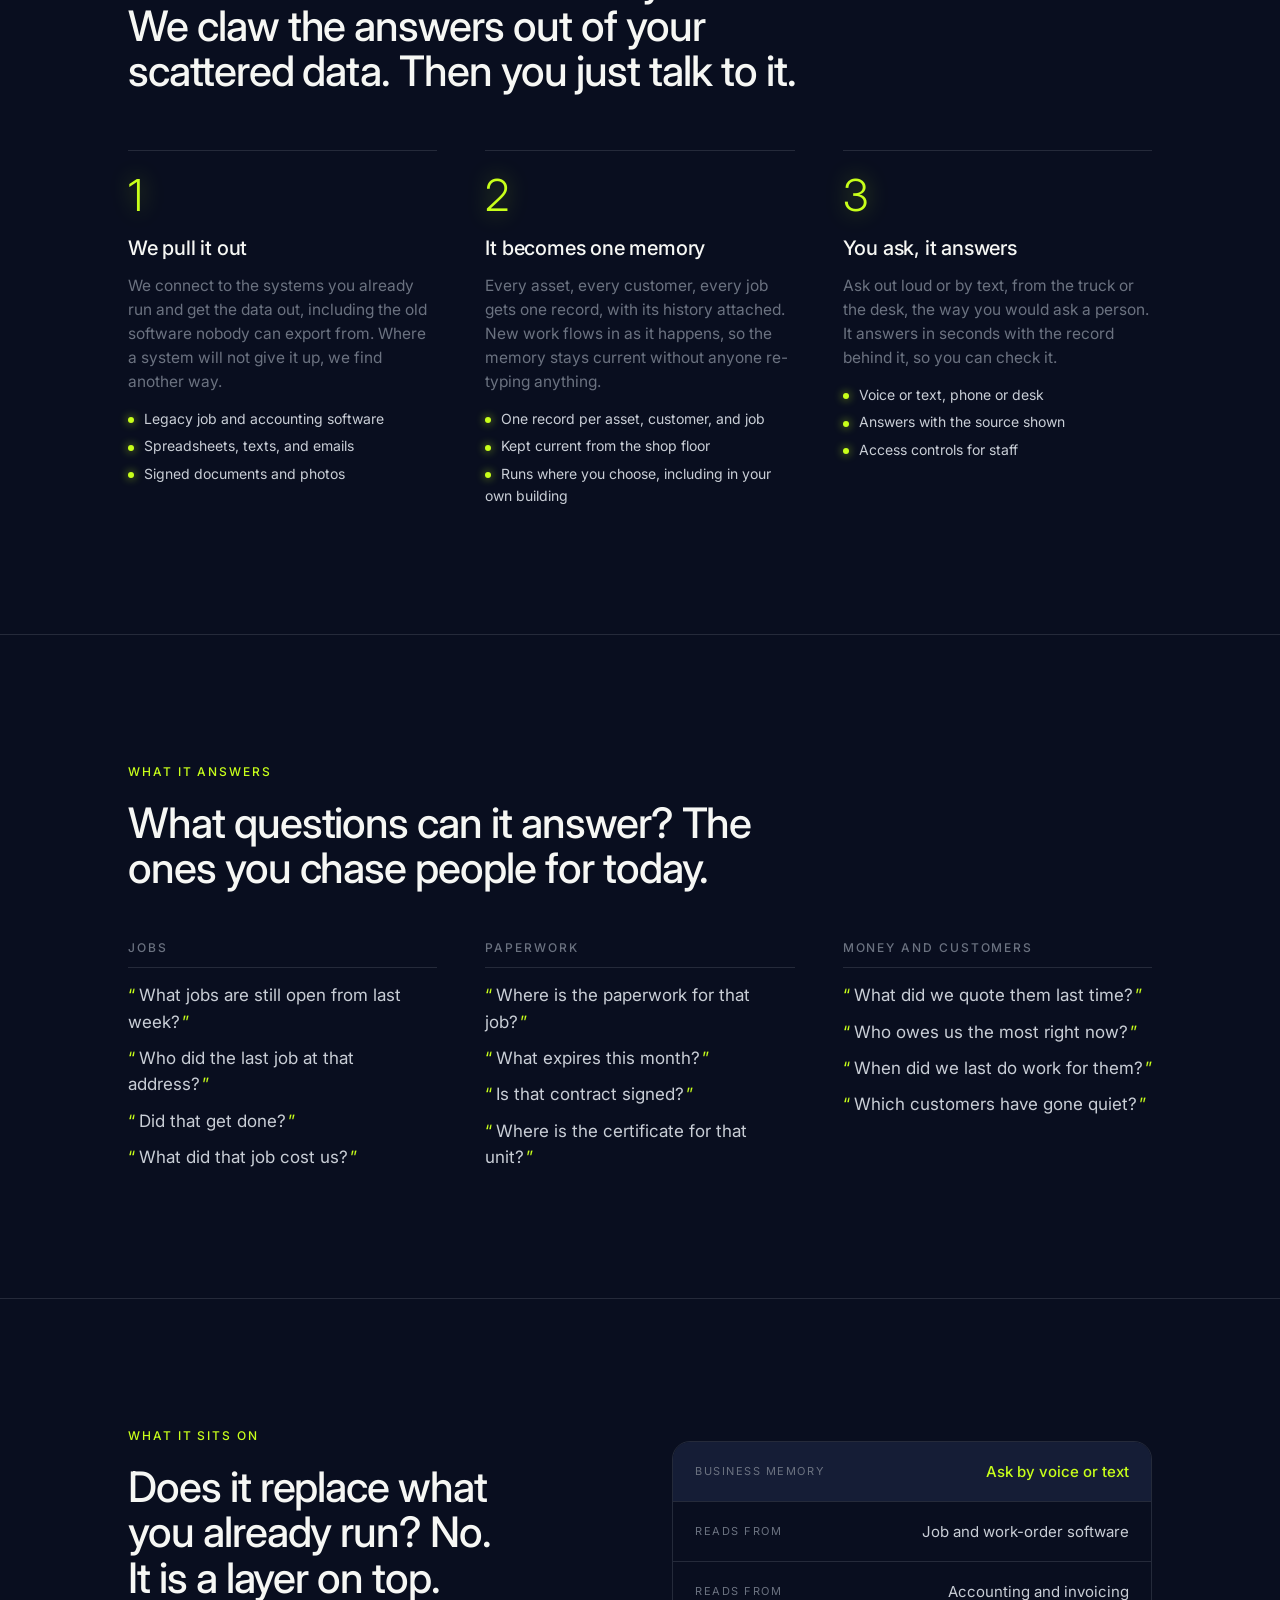
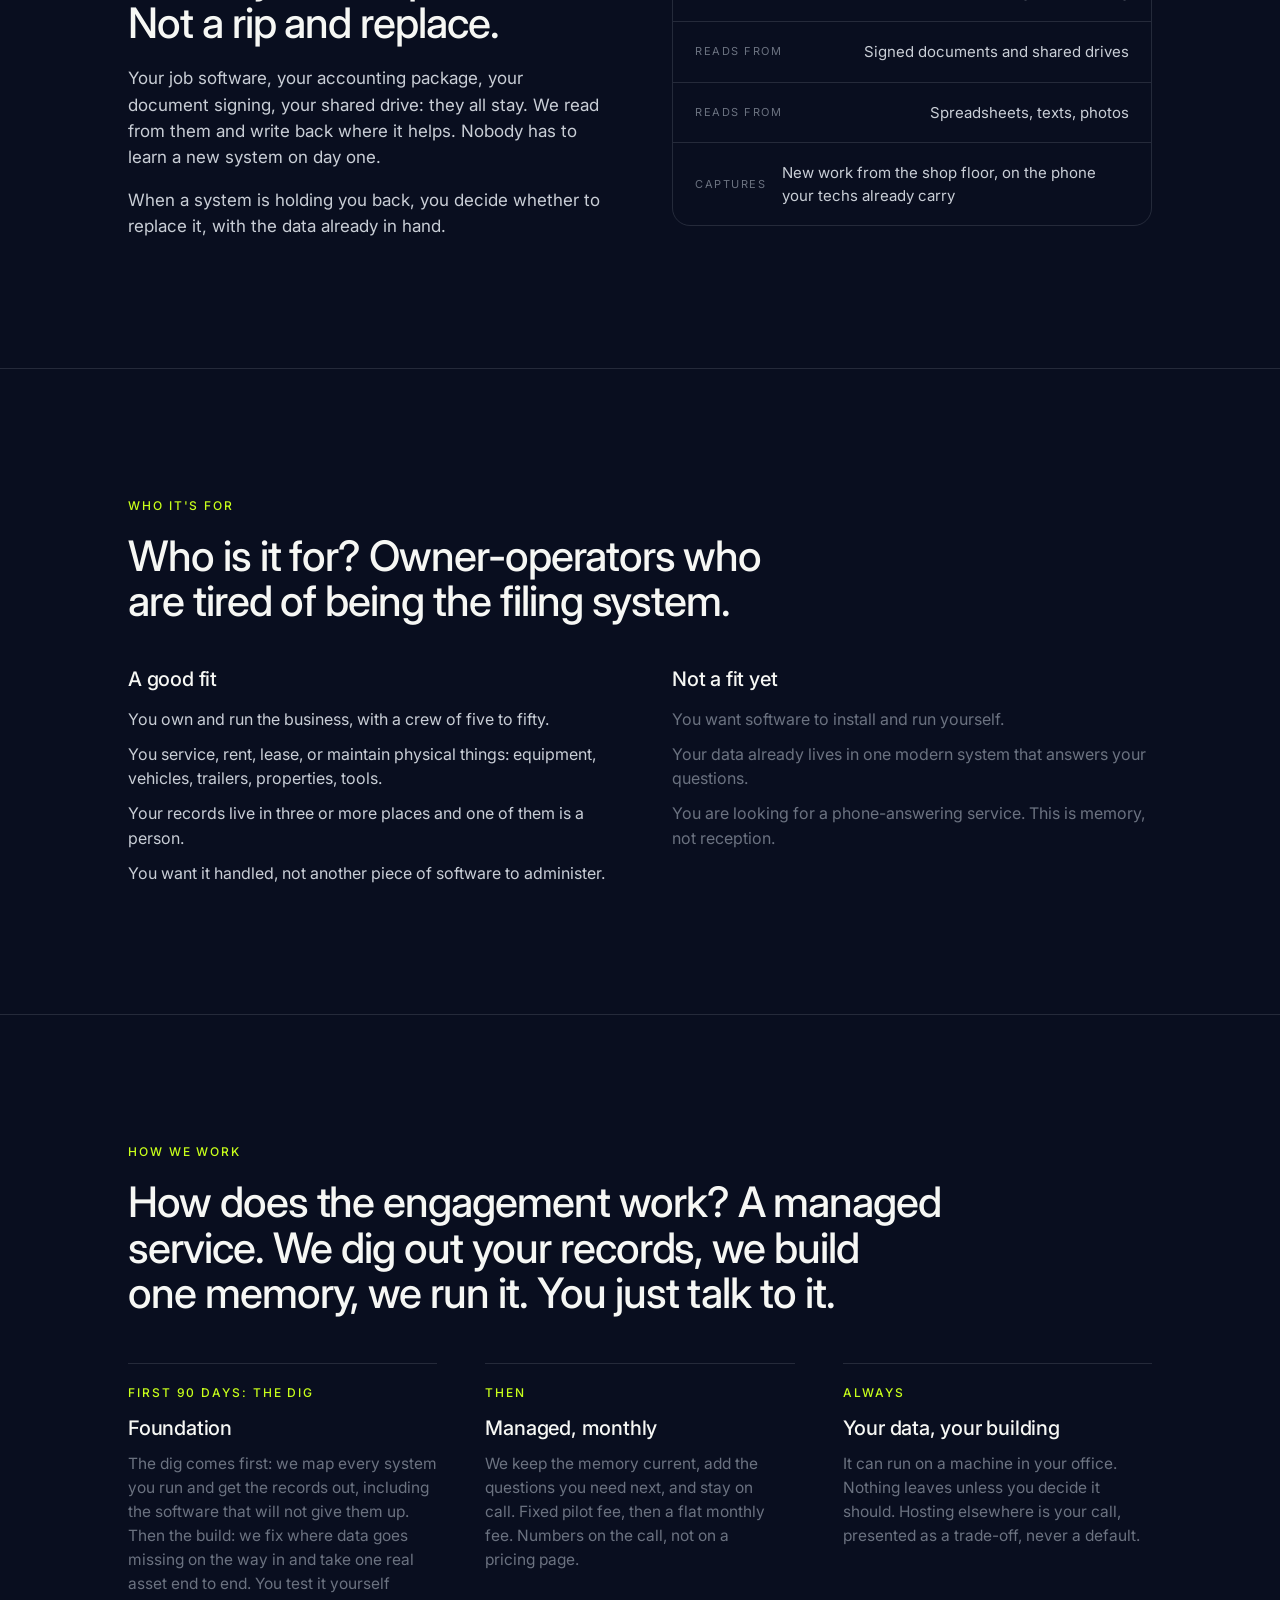
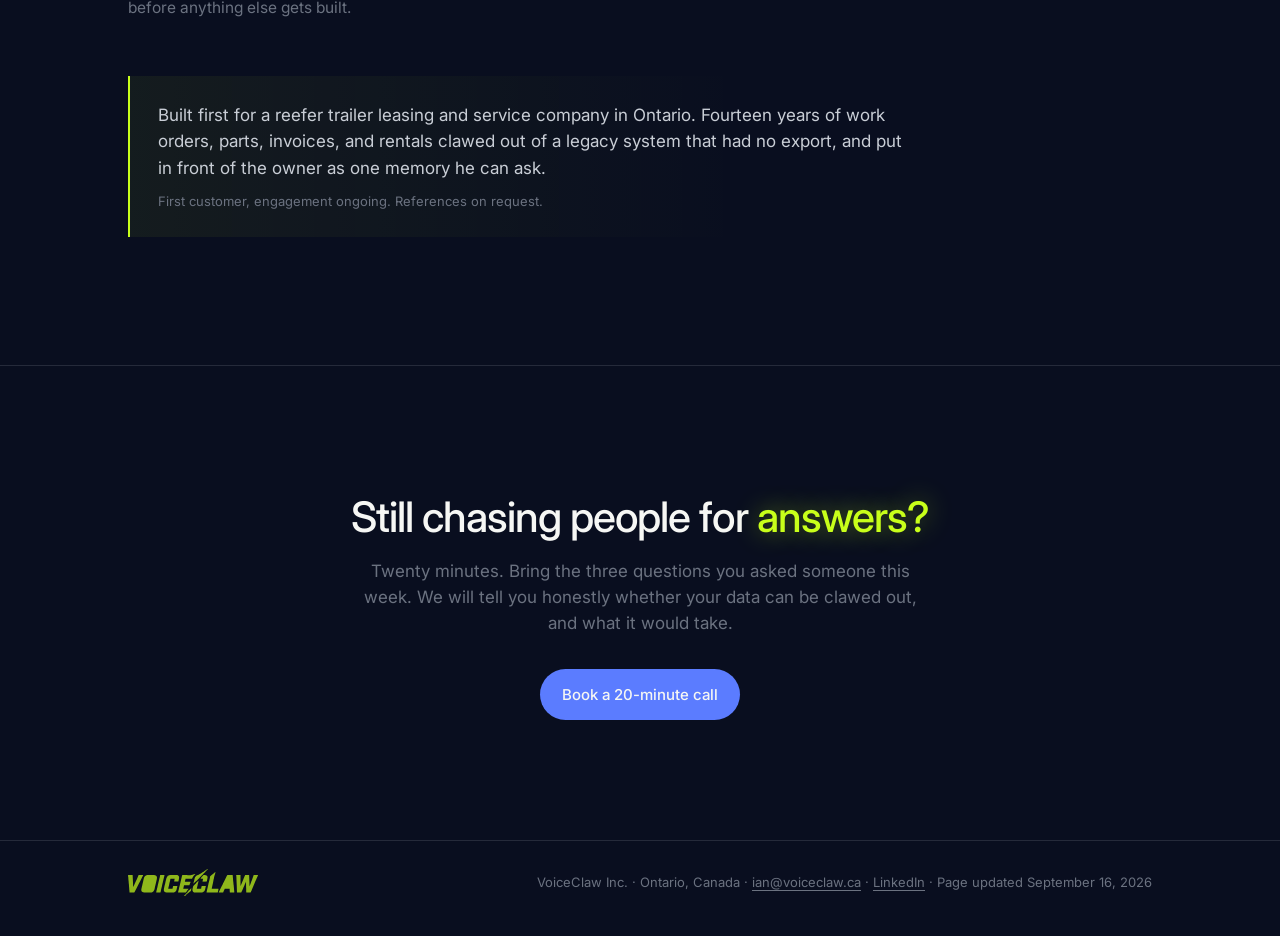
==== commit eb22a62a: "Who it's for: 'tired of being the filing system'; How we work: dig / build / run / talk heading, Fou" ====
--- a/index.html
+++ b/index.html
@@ -390,7 +390,7 @@
 <section id="who" class="who">
   <div class="wrap">
     <span class="kicker">Who it's for</span>
-    <h2>Who is it for? Owner-operators who are the filing system.</h2>
+    <h2>Who is it for? Owner-operators who are tired of being the filing system.</h2>
     <div class="cols">
       <div><h3>A good fit</h3><ul>
         <li>You own and run the business, with a crew of five to fifty.</li>
@@ -410,9 +410,9 @@
 <section id="engage" class="engage">
   <div class="wrap">
     <span class="kicker">How we work</span>
-    <h2>How does the engagement work? A managed service. We build it, we run it, you ask it.</h2>
+    <h2>How does the engagement work? A managed service. We dig out your records, we build one memory, we run it. You just talk to it.</h2>
     <div class="row">
-      <div><span class="t">First 90 days</span><h3>Foundation</h3><p>We map every system you run, get the data out, fix where it goes missing on the way in, and take one real asset end to end. You test it yourself before anything else gets built.</p></div>
+      <div><span class="t">First 90 days: the dig</span><h3>Foundation</h3><p>The dig comes first: we map every system you run and get the records out, including the software that will not give them up. Then the build: we fix where data goes missing on the way in and take one real asset end to end. You test it yourself before anything else gets built.</p></div>
       <div><span class="t">Then</span><h3>Managed, monthly</h3><p>We keep the memory current, add the questions you need next, and stay on call. Fixed pilot fee, then a flat monthly fee. Numbers on the call, not on a pricing page.</p></div>
       <div><span class="t">Always</span><h3>Your data, your building</h3><p>It can run on a machine in your office. Nothing leaves unless you decide it should. Hosting elsewhere is your call, presented as a trade-off, never a default.</p></div>
     </div>
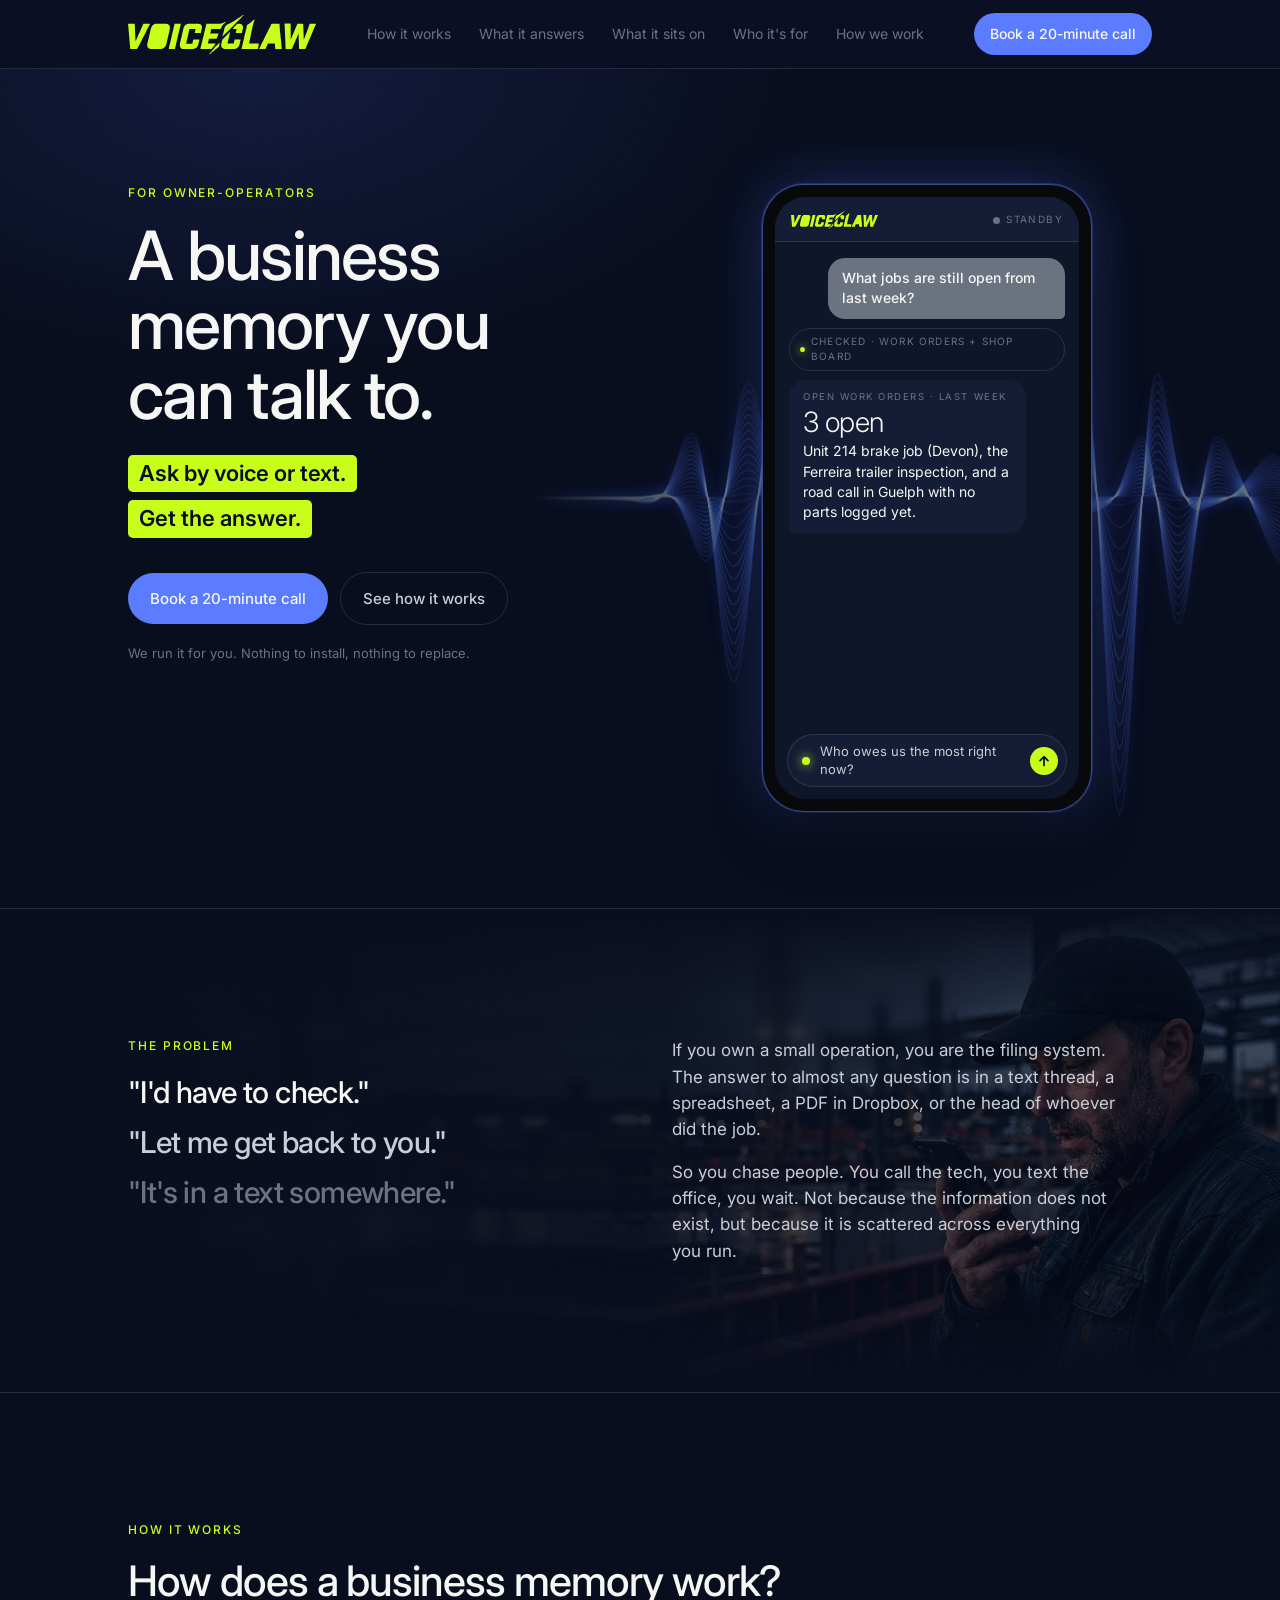
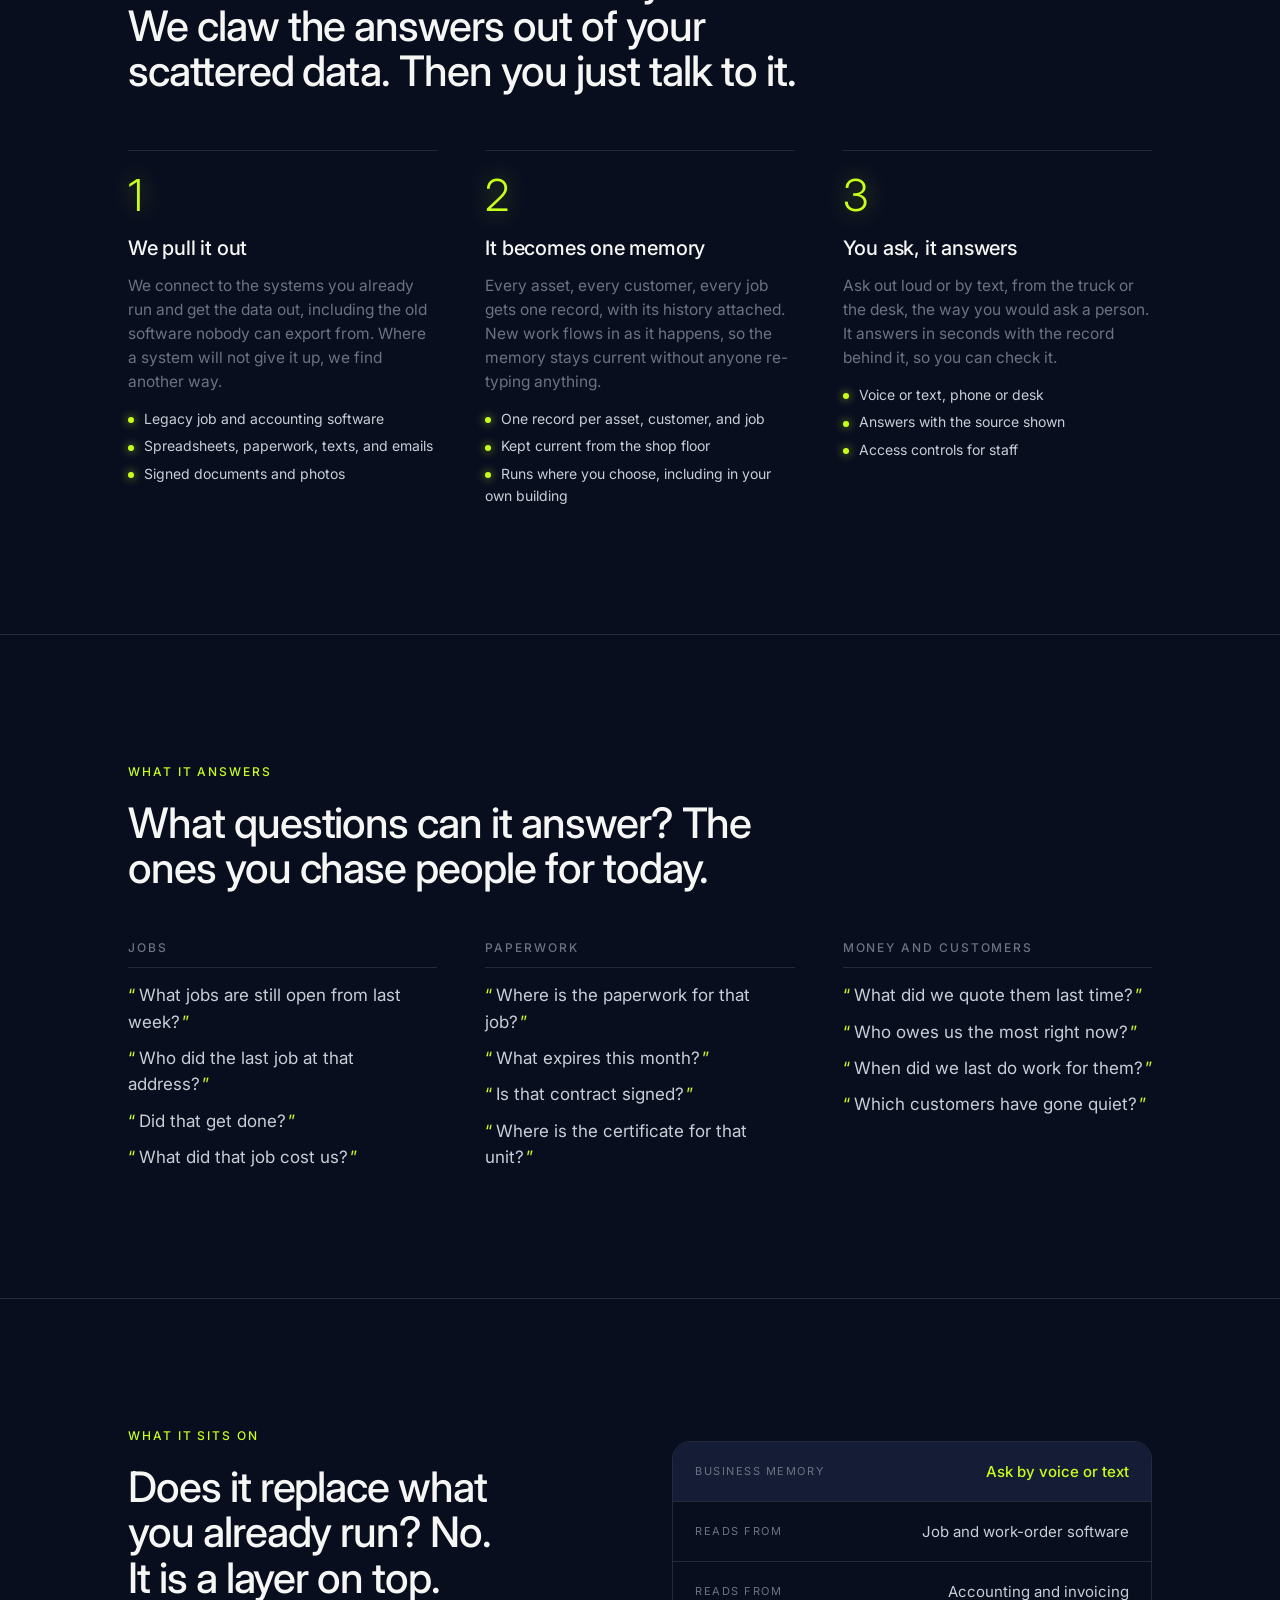
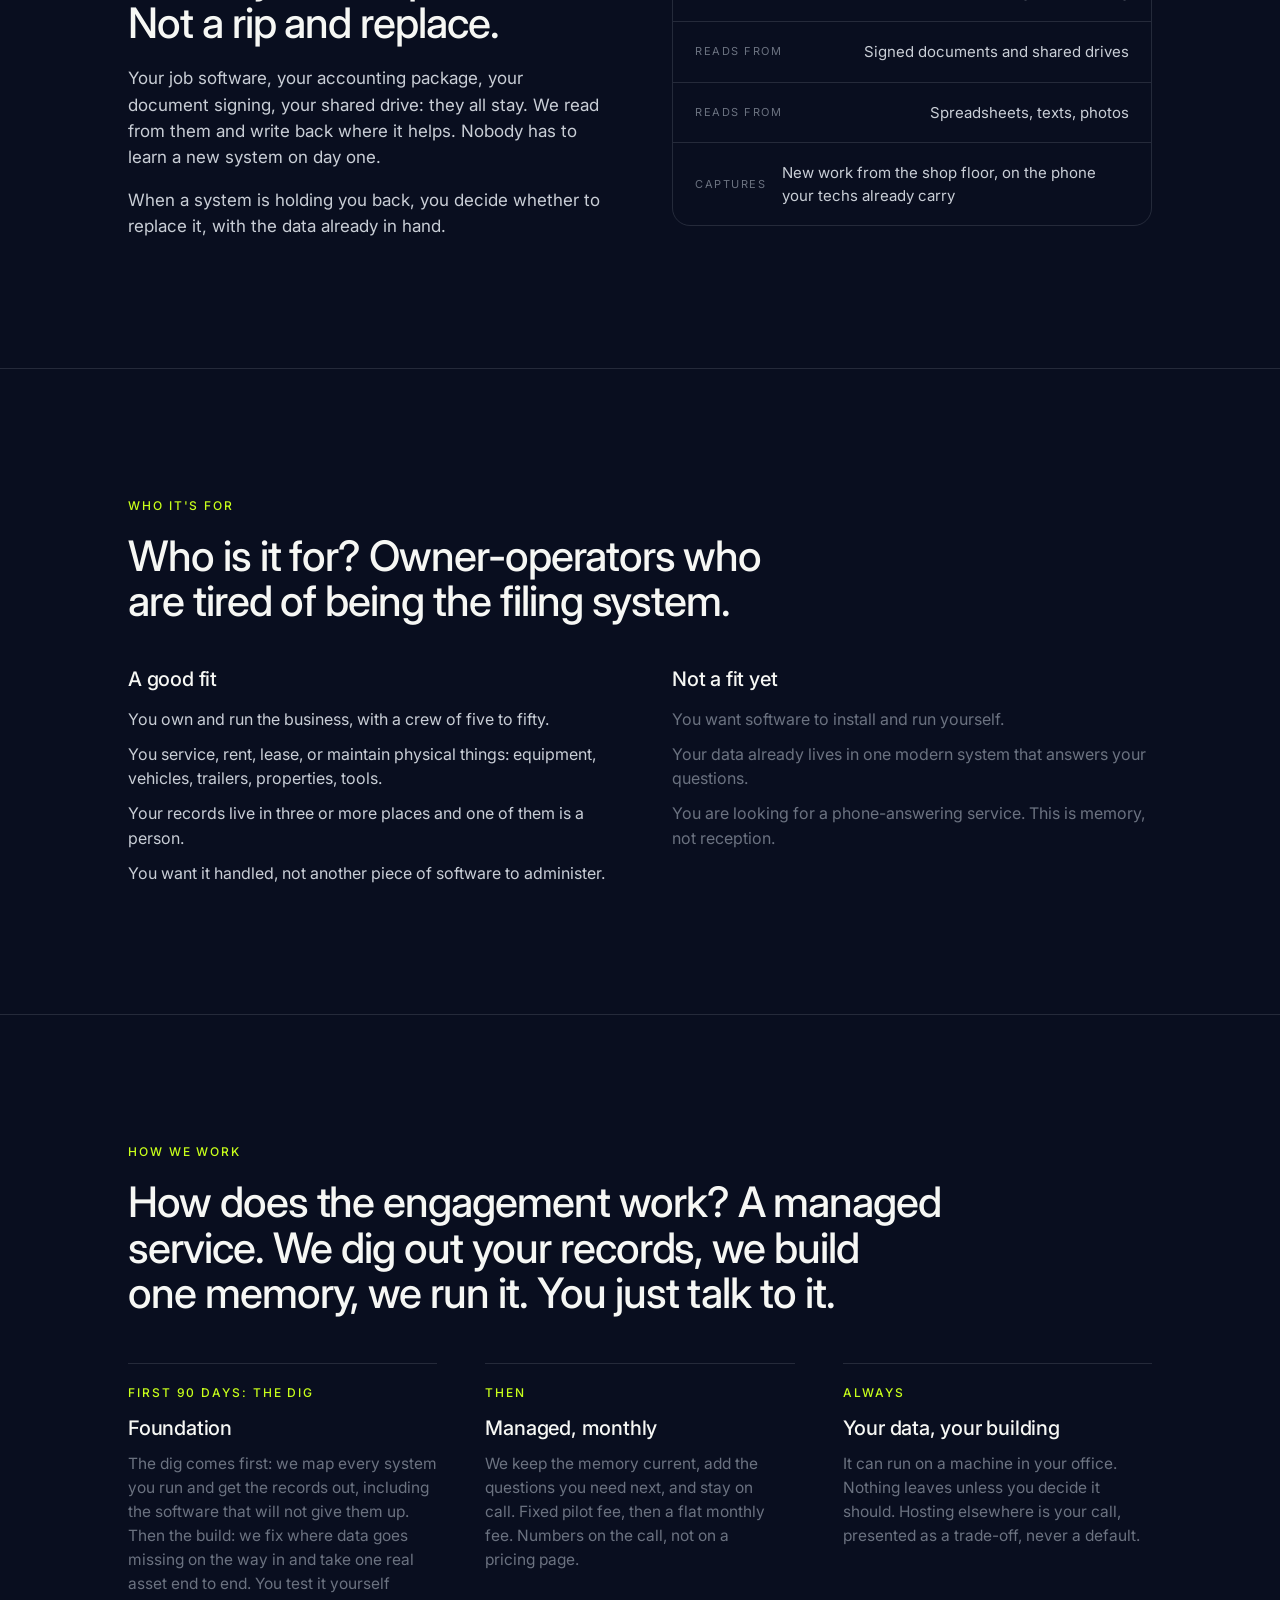
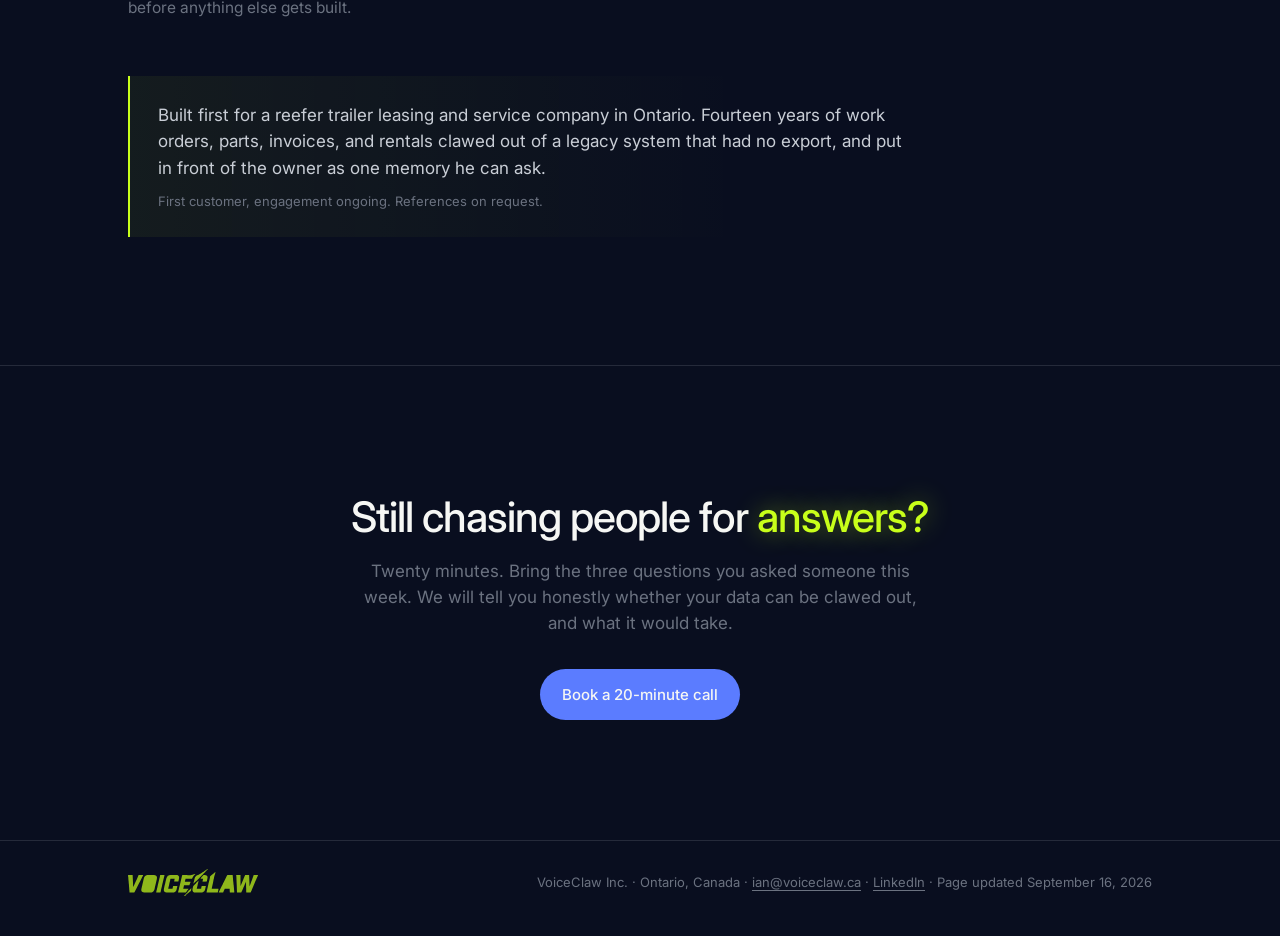
==== commit d1235a8f: "How it works step 1: add paperwork to the spreadsheets bullet Co-Authored-By: Claude Fable 5.1 <nore" ====
--- a/index.html
+++ b/index.html
@@ -347,7 +347,7 @@
     <h2>How does a business memory work? We claw the answers out of your scattered data. Then you just talk to it.</h2>
     <div class="steps">
       <div class="step"><span class="n">1</span><h3>We pull it out</h3><p>We connect to the systems you already run and get the data out, including the old software nobody can export from. Where a system will not give it up, we find another way.</p>
-        <ul><li>Legacy job and accounting software</li><li>Spreadsheets, texts, and emails</li><li>Signed documents and photos</li></ul></div>
+        <ul><li>Legacy job and accounting software</li><li>Spreadsheets, paperwork, texts, and emails</li><li>Signed documents and photos</li></ul></div>
       <div class="step"><span class="n">2</span><h3>It becomes one memory</h3><p>Every asset, every customer, every job gets one record, with its history attached. New work flows in as it happens, so the memory stays current without anyone re-typing anything.</p>
         <ul><li>One record per asset, customer, and job</li><li>Kept current from the shop floor</li><li>Runs where you choose, including in your own building</li></ul></div>
       <div class="step"><span class="n">3</span><h3>You ask, it answers</h3><p>Ask out loud or by text, from the truck or the desk, the way you would ask a person. It answers in seconds with the record behind it, so you can check it.</p>
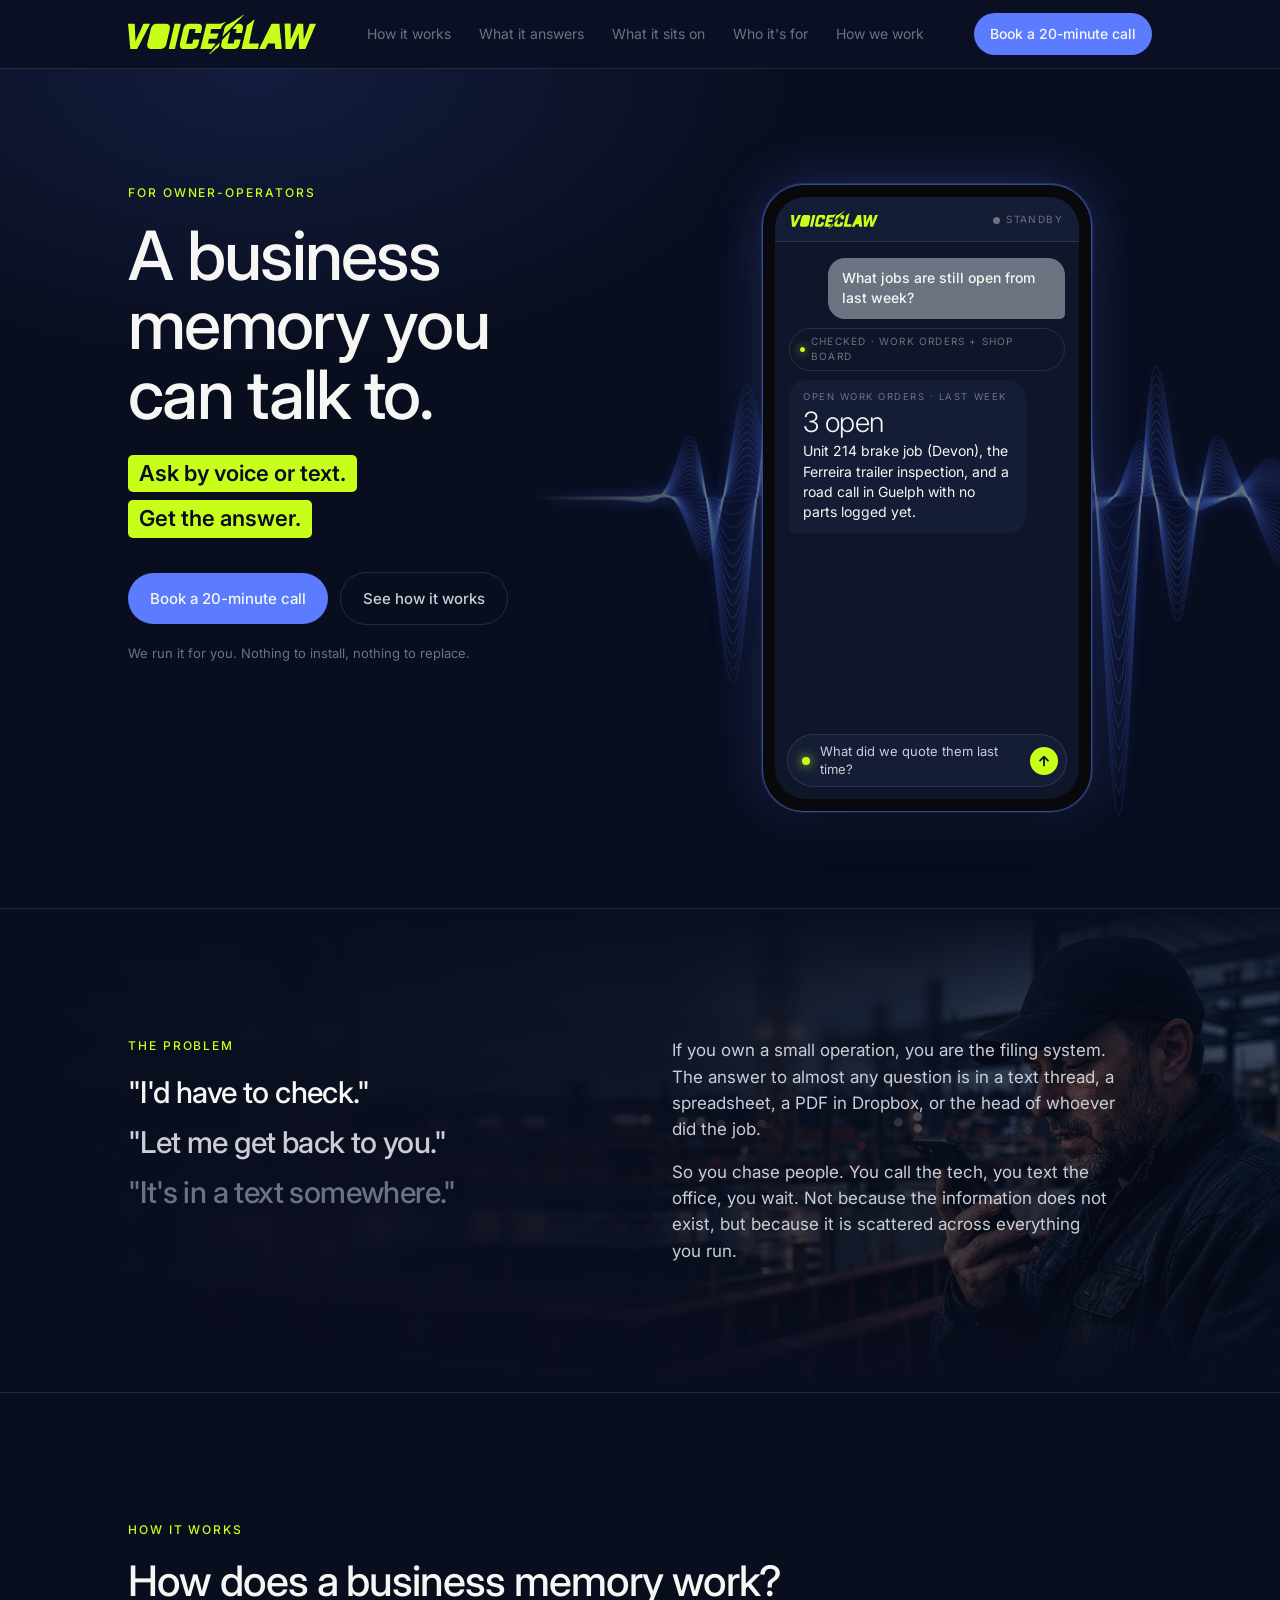
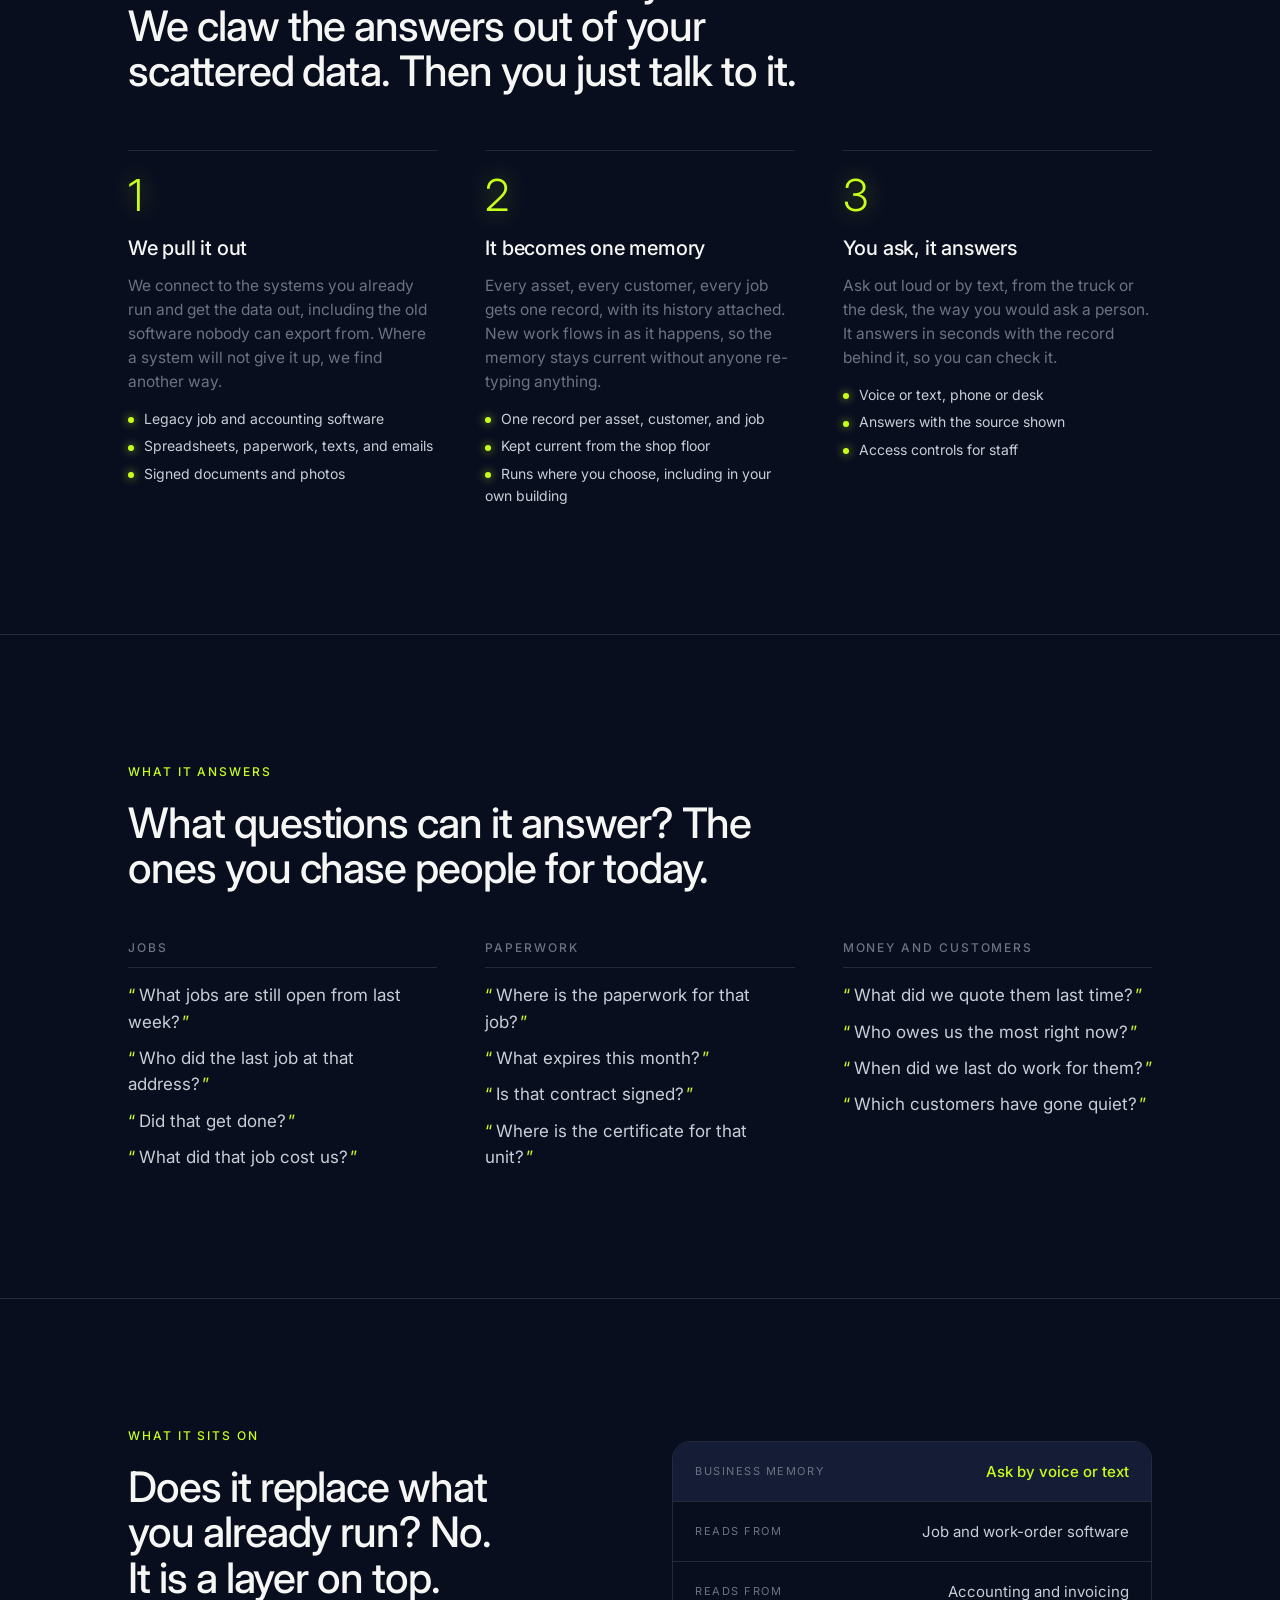
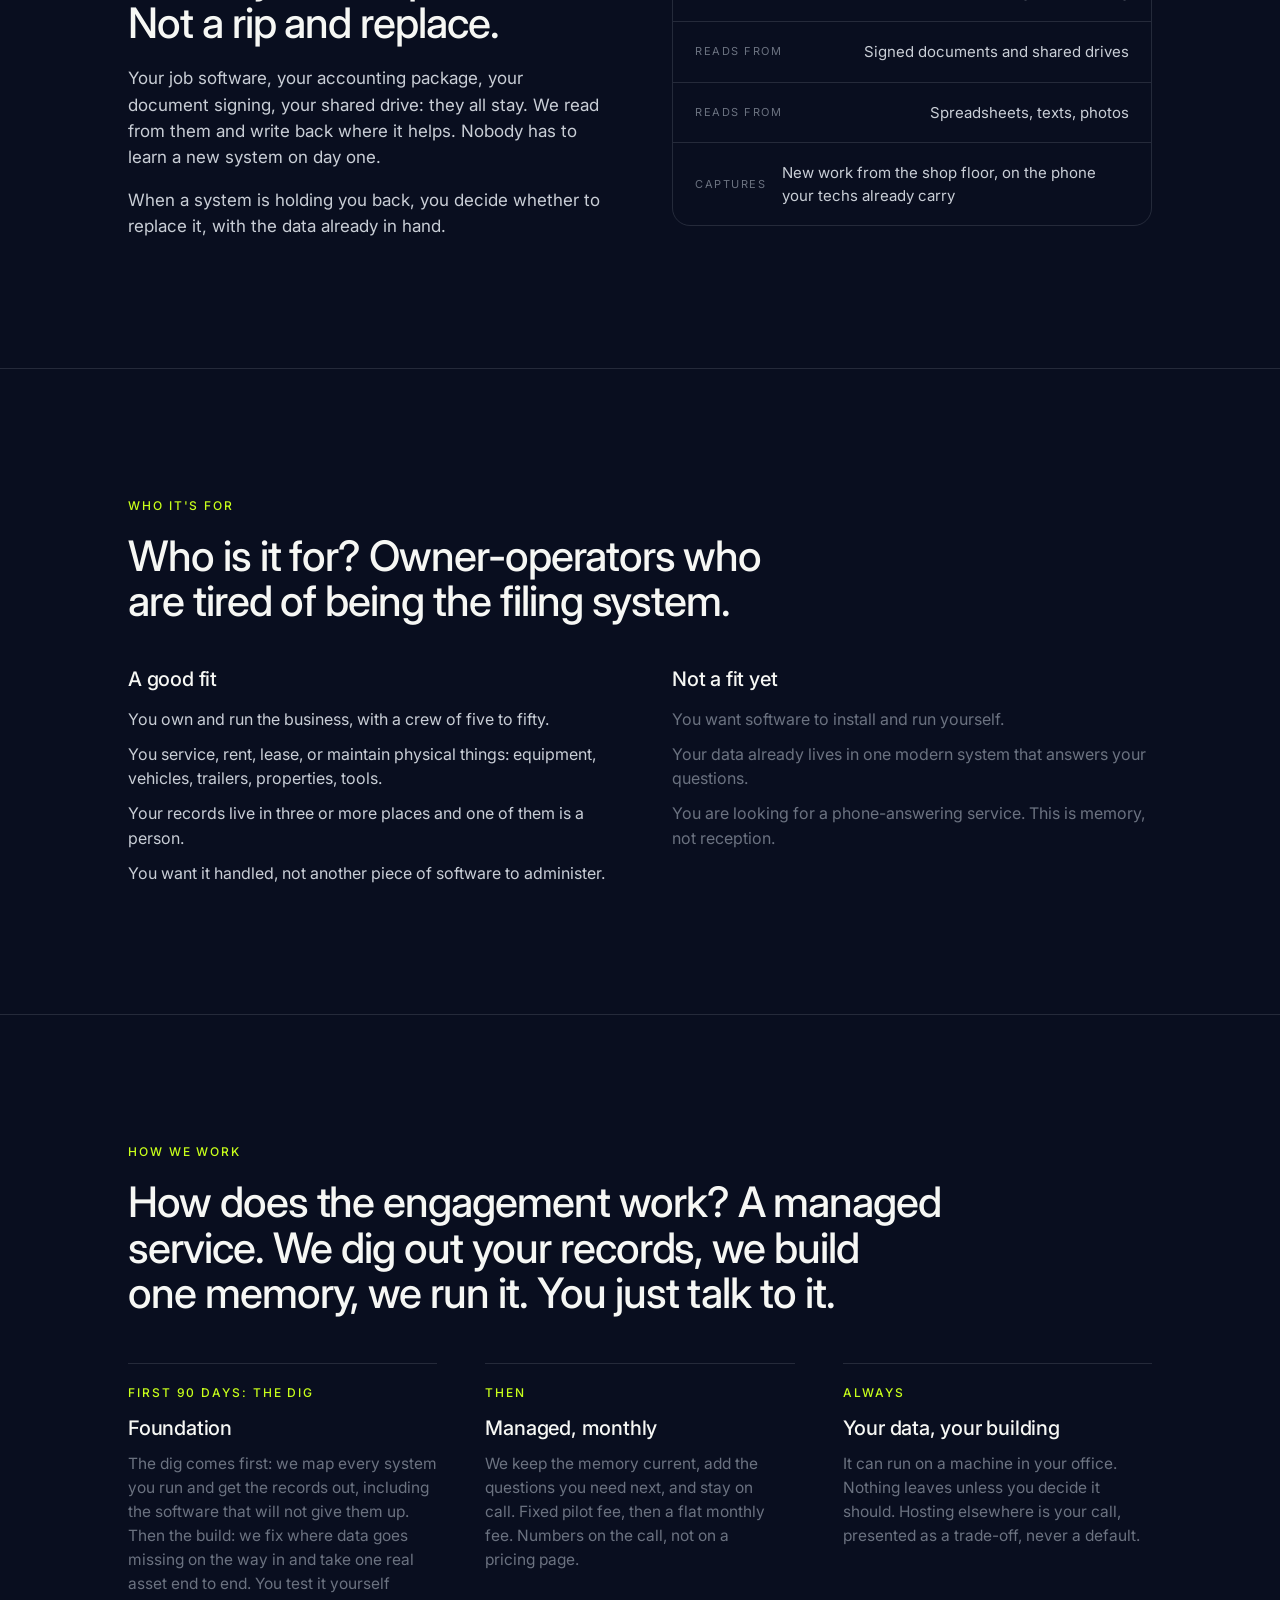
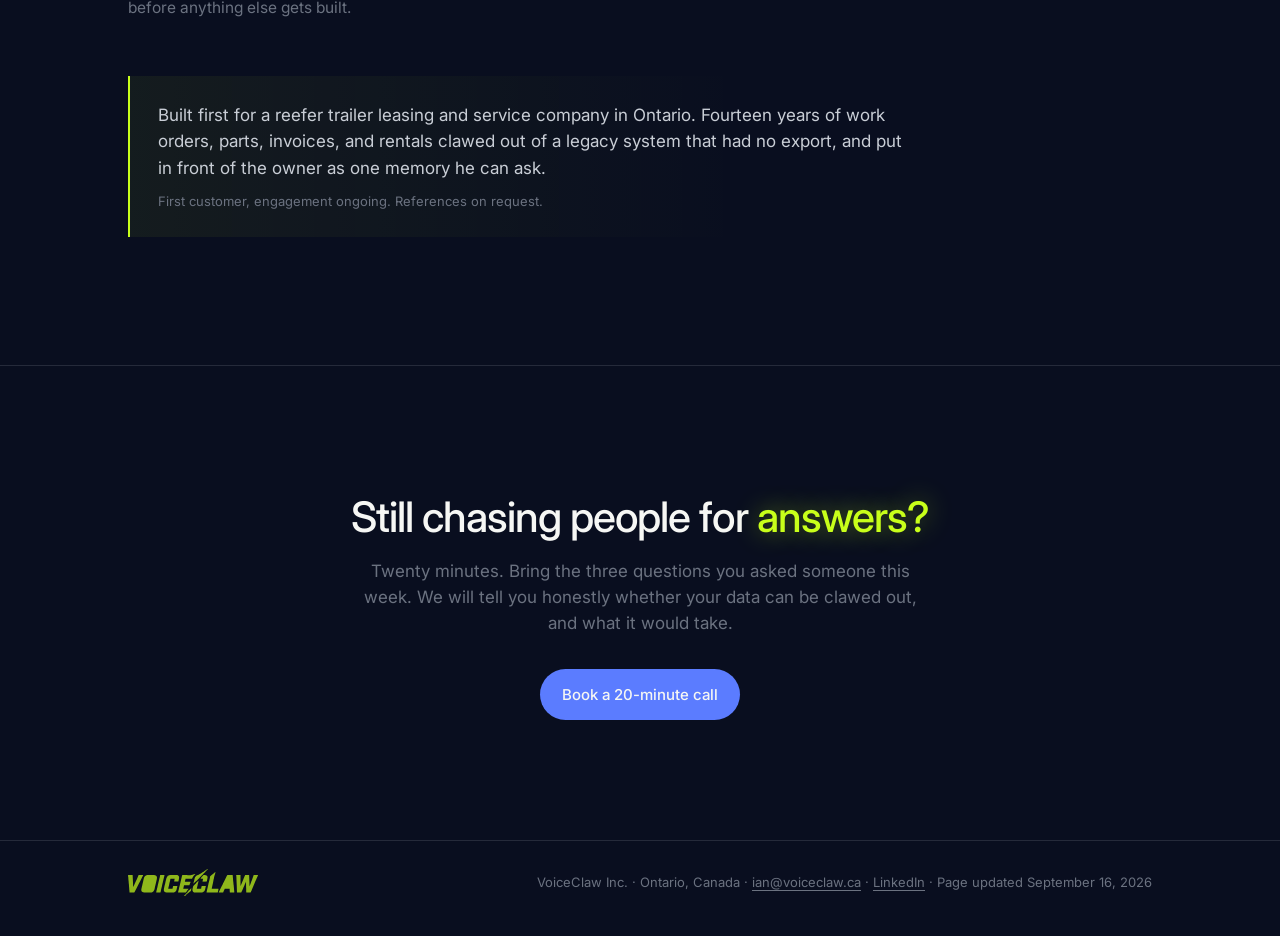
==== commit d03ae03c: "Add visitor measurement: Meta Pixel and cookieless PostHog on home and exit-ready; privacy page upda" ====
--- a/index.html
+++ b/index.html
@@ -278,6 +278,7 @@
   footer a:not(.logo):hover{color:var(--ink)}
   @media (prefers-reduced-motion:reduce){.btn{transition:none}}
 </style>
+<script src="/assets/measure.js?v=1"></script>
 </head>
 <body>
 
